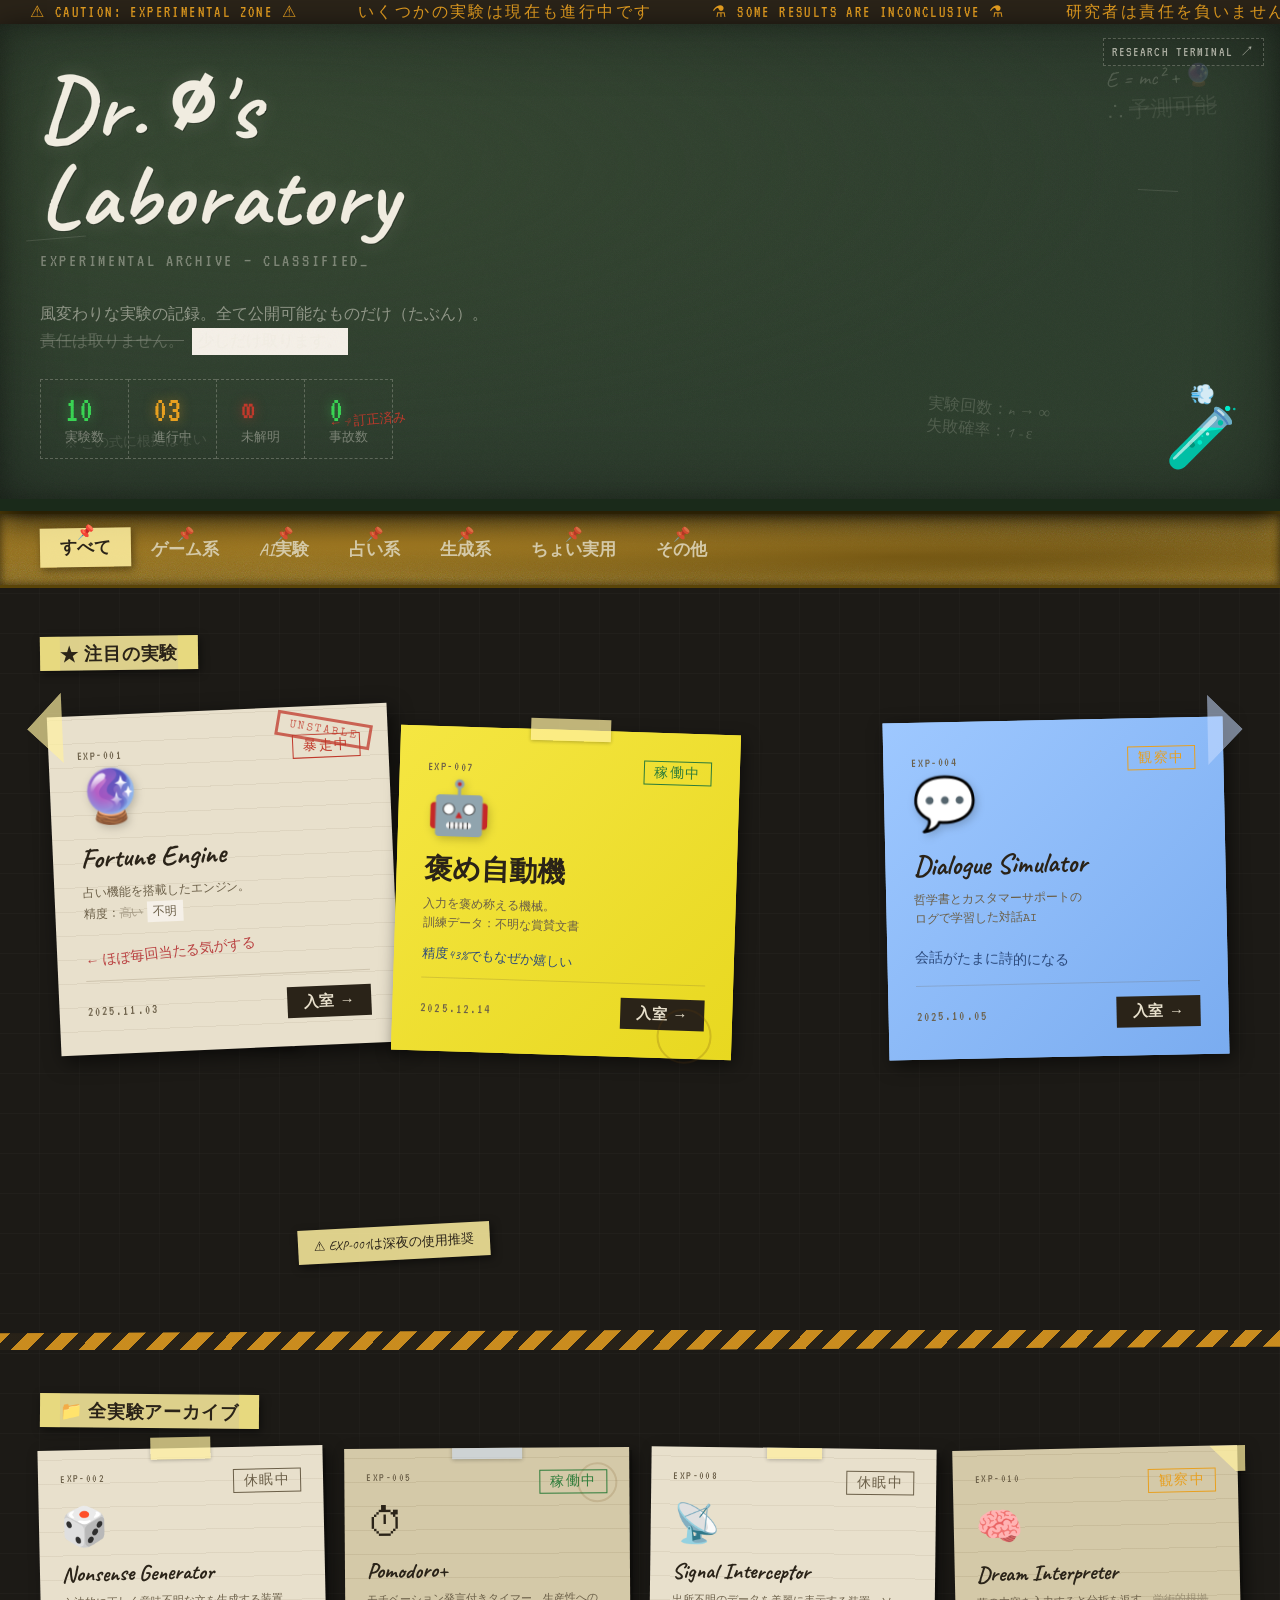
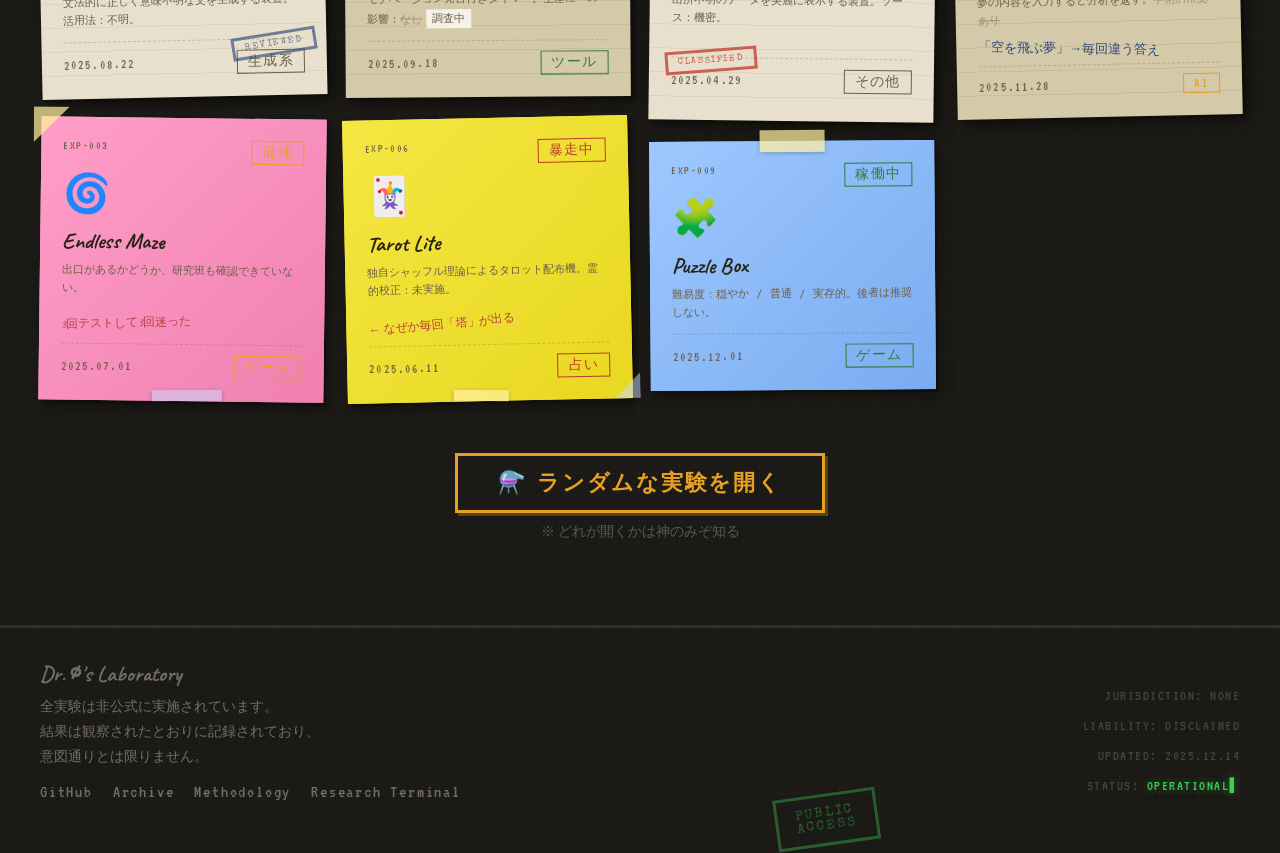
==== index.html @ 8589d63e "feat: add lab gallery and devlog pages with cross-navigation" ====
<!DOCTYPE html>
<html lang="ja">
<head>
<meta charset="UTF-8">
<meta name="viewport" content="width=device-width, initial-scale=1.0">
<title>DR. &#8709;'S LABORATORY &#8212; CLASSIFIED EXPERIMENTS</title>
<link rel="preconnect" href="https://fonts.googleapis.com">
<link href="https://fonts.googleapis.com/css2?family=Special+Elite&family=Caveat:wght@400;600;700&family=VT323&family=Courier+Prime:ital,wght@0,400;0,700;1,400&display=swap" rel="stylesheet">
<style>
:root {
  --wall: #1c1a16;
  --wall2: #242018;
  --paper: #e8e0cc;
  --paper-aged: #d4c9a8;
  --paper-dark: #c2b48a;
  --ink: #2a2318;
  --ink-faded: #6b5f48;
  --tape: rgba(255,240,160,0.85);
  --tape-clear: rgba(200,220,255,0.6);
  --red-warn: #c0392b;
  --green-glow: #39d353;
  --amber: #e8a020;
  --chalk: #f0ece0;
  --chalk-dim: rgba(240,236,224,0.4);
  --shadow-deep: rgba(0,0,0,0.6);
}
*, *::before, *::after { box-sizing: border-box; margin: 0; padding: 0; }
html { scroll-behavior: smooth; }
body {
  background-color: var(--wall);
  background-image:
    repeating-linear-gradient(0deg, transparent, transparent 39px, rgba(255,255,255,0.025) 39px, rgba(255,255,255,0.025) 40px),
    repeating-linear-gradient(90deg, transparent, transparent 39px, rgba(255,255,255,0.015) 39px, rgba(255,255,255,0.015) 40px);
  color: var(--ink);
  font-family: 'Courier Prime', monospace;
  font-size: 13px;
  min-height: 100vh;
  overflow-x: hidden;
  cursor: url("data:image/svg+xml,%3Csvg xmlns='http://www.w3.org/2000/svg' width='20' height='20' viewBox='0 0 20 20'%3E%3Ccircle cx='10' cy='10' r='4' fill='none' stroke='%23e8a020' stroke-width='1.5'/%3E%3Cline x1='10' y1='1' x2='10' y2='7' stroke='%23e8a020' stroke-width='1.5'/%3E%3Cline x1='10' y1='13' x2='10' y2='19' stroke='%23e8a020' stroke-width='1.5'/%3E%3Cline x1='1' y1='10' x2='7' y2='10' stroke='%23e8a020' stroke-width='1.5'/%3E%3Cline x1='13' y1='10' x2='19' y2='10' stroke='%23e8a020' stroke-width='1.5'/%3E%3C/svg%3E") 10 10, crosshair;
}
.chalkboard {
  background: #2a3a2a;
  background-image: radial-gradient(ellipse at 20% 30%, rgba(60,80,50,0.4) 0%, transparent 60%), radial-gradient(ellipse at 80% 70%, rgba(40,60,40,0.3) 0%, transparent 50%);
  border-bottom: 12px solid #1a2a1a;
  box-shadow: inset 0 0 80px rgba(0,0,0,0.4), inset 0 0 20px rgba(0,0,0,0.3), 0 8px 30px rgba(0,0,0,0.8);
  padding: 40px; position: relative; overflow: hidden;
}
.chalkboard::before {
  content: ''; position: absolute; inset: 0;
  background-image: url("data:image/svg+xml,%3Csvg viewBox='0 0 400 400' xmlns='http://www.w3.org/2000/svg'%3E%3Cfilter id='n'%3E%3CfeTurbulence type='fractalNoise' baseFrequency='0.75' numOctaves='4' stitchTiles='stitch'/%3E%3C/filter%3E%3Crect width='100%25' height='100%25' filter='url(%23n)' opacity='0.07'/%3E%3C/svg%3E");
  background-size: 300px; pointer-events: none; opacity: 0.8;
}
.chalk-title {
  font-family: 'Caveat', cursive; font-size: clamp(36px, 7vw, 88px); font-weight: 700;
  color: var(--chalk); line-height: 1; letter-spacing: 0.02em;
  text-shadow: 0 0 20px rgba(240,236,224,0.15), 1px 1px 0 rgba(0,0,0,0.3);
  position: relative; margin-bottom: 12px;
  -webkit-text-stroke: 0.5px rgba(240,236,224,0.3);
  animation: glitch1 8s steps(1) infinite;
}
.chalk-subtitle { font-family: 'VT323', monospace; font-size: 18px; color: var(--chalk-dim); letter-spacing: 0.15em; margin-bottom: 32px; }
.chalk-formula { position: absolute; font-family: 'Caveat', cursive; color: rgba(240,236,224,0.18); pointer-events: none; line-height: 1.4; transform-origin: center; }
.chalk-line { position: absolute; background: rgba(240,236,224,0.12); pointer-events: none; }
.chalk-stats { display: flex; gap: 0; margin-top: 24px; position: relative; z-index: 1; }
.chalk-stat { padding: 12px 24px; border: 1px dashed rgba(240,236,224,0.25); border-right: none; }
.chalk-stat:last-child { border-right: 1px dashed rgba(240,236,224,0.25); }
.chalk-stat-num { font-family: 'VT323', monospace; font-size: 36px; color: var(--green-glow); line-height: 1; display: block; text-shadow: 0 0 12px rgba(57,211,83,0.5); }
.chalk-stat-label { font-family: 'Caveat', cursive; font-size: 13px; color: var(--chalk-dim); }
.cork-bar {
  background: #8b6914;
  background-image: radial-gradient(ellipse at 30% 40%, #a07820 0%, transparent 60%), radial-gradient(ellipse at 70% 60%, #6b5010 0%, transparent 50%), url("data:image/svg+xml,%3Csvg viewBox='0 0 200 200' xmlns='http://www.w3.org/2000/svg'%3E%3Cfilter id='n'%3E%3CfeTurbulence type='fractalNoise' baseFrequency='0.85' numOctaves='4'/%3E%3C/filter%3E%3Crect width='100%25' height='100%25' filter='url(%23n)' opacity='0.25'/%3E%3C/svg%3E");
  background-size: auto, auto, 150px; padding: 16px 40px; border-top: 3px solid #5a4408; border-bottom: 3px solid #5a4408;
  display: flex; align-items: center; gap: 0;
  box-shadow: inset 0 2px 8px rgba(0,0,0,0.4), inset 0 -2px 8px rgba(0,0,0,0.3); overflow-x: auto;
}
.pin-tag { background: none; border: none; cursor: pointer; padding: 8px 20px; position: relative; font-family: 'Caveat', cursive; font-size: 17px; font-weight: 600; color: var(--paper-aged); transition: transform 0.15s, color 0.15s; white-space: nowrap; }
.pin-tag::before { content: '\1F4CC'; position: absolute; top: -4px; left: 50%; transform: translateX(-50%); font-size: 14px; opacity: 0.7; transition: opacity 0.15s; }
.pin-tag.active { color: var(--ink); background: var(--tape); transform: rotate(-1deg) translateY(-2px); box-shadow: 2px 3px 8px rgba(0,0,0,0.4); }
.pin-tag.active::before { opacity: 1; }
.pin-tag:hover:not(.active) { transform: translateY(-3px); }
.lab-floor { padding: 0 40px 60px; position: relative; }
.section-tape { display: inline-block; background: var(--tape); font-family: 'Caveat', cursive; font-size: 18px; font-weight: 700; color: var(--ink); padding: 6px 20px 4px; transform: rotate(-0.8deg); box-shadow: 2px 3px 8px rgba(0,0,0,0.5); margin: 48px 0 20px; position: relative; letter-spacing: 0.05em; }
.section-tape::before, .section-tape::after { content: ''; position: absolute; top: 0; bottom: 0; width: 20px; background: rgba(255,240,100,0.6); opacity: 0.5; }
.section-tape::before { left: 0; }
.section-tape::after { right: 0; }
.scatter-area { position: relative; min-height: 600px; margin: 0 -10px 40px; }
.paper { background: var(--paper); background-image: repeating-linear-gradient(0deg, transparent, transparent 23px, rgba(100,80,50,0.08) 23px, rgba(100,80,50,0.08) 24px); box-shadow: 3px 3px 0 rgba(0,0,0,0.2), 6px 6px 15px rgba(0,0,0,0.5); position: relative; }
.paper-aged { background-color: var(--paper-aged); background-image: repeating-linear-gradient(0deg, transparent, transparent 23px, rgba(100,80,40,0.1) 23px, rgba(100,80,40,0.1) 24px); }
.tape-h { position: absolute; height: 22px; background: var(--tape); opacity: 0.85; left: 50%; transform: translateX(-50%); box-shadow: 0 1px 4px rgba(0,0,0,0.3); }
.tape-h.top { top: -11px; }
.tape-h.bottom { bottom: -11px; }
.tape-v { position: absolute; width: 22px; background: var(--tape); opacity: 0.85; top: 50%; transform: translateY(-50%); box-shadow: 1px 0 4px rgba(0,0,0,0.3); }
.tape-corner { position: absolute; width: 40px; height: 40px; background: var(--tape); opacity: 0.8; box-shadow: 1px 1px 4px rgba(0,0,0,0.3); }
.stamp { position: absolute; border: 3px solid; padding: 4px 10px; font-family: 'Special Elite', cursive; font-size: 11px; letter-spacing: 0.18em; text-transform: uppercase; transform-origin: center; pointer-events: none; }
.stamp-red { color: var(--red-warn); border-color: var(--red-warn); opacity: 0.75; }
.stamp-blue { color: #2c4a7c; border-color: #2c4a7c; opacity: 0.65; }
.stamp-green { color: #2d7c3a; border-color: #2d7c3a; opacity: 0.7; }
.warn-tape { background: repeating-linear-gradient(-45deg, var(--amber) 0px, var(--amber) 12px, var(--ink) 12px, var(--ink) 24px); height: 20px; width: 100%; opacity: 0.85; }
.feat-card { position: absolute; width: 340px; padding: 28px; cursor: pointer; transition: transform 0.25s cubic-bezier(0.34,1.56,0.64,1), box-shadow 0.25s; }
.feat-card:hover { z-index: 50 !important; box-shadow: 8px 8px 30px rgba(0,0,0,0.7) !important; }
.feat-card .card-num { font-family: 'VT323', monospace; font-size: 13px; color: var(--ink-faded); letter-spacing: 0.12em; margin-bottom: 10px; display: flex; justify-content: space-between; align-items: center; }
.feat-card .card-emoji { font-size: 52px; line-height: 1; margin: 8px 0 14px; display: block; filter: drop-shadow(2px 3px 4px rgba(0,0,0,0.2)); }
.feat-card .card-title { font-family: 'Caveat', cursive; font-size: 28px; font-weight: 700; color: var(--ink); line-height: 1.1; margin-bottom: 10px; }
.feat-card .card-note { font-family: 'Courier Prime', monospace; font-size: 12px; color: var(--ink-faded); line-height: 1.6; margin-bottom: 16px; }
.annotation { font-family: 'Caveat', cursive; font-size: 14px; color: #b94040; transform: rotate(-4deg); display: inline-block; margin: 6px 0; line-height: 1.3; }
.annotation-blue { font-family: 'Caveat', cursive; font-size: 13px; color: #2c4a7c; transform: rotate(2deg); display: inline-block; }
.strikethrough { text-decoration: line-through; opacity: 0.5; }
.correction { display: inline-block; background: #f5f0e8; padding: 1px 6px; margin-left: 4px; font-family: 'Caveat', cursive; }
.feat-card .card-footer { display: flex; justify-content: space-between; align-items: center; padding-top: 14px; border-top: 1px solid rgba(100,80,50,0.2); margin-top: 10px; }
.mini-badge { font-family: 'VT323', monospace; font-size: 14px; padding: 2px 10px; border: 1px solid; letter-spacing: 0.1em; }
.badge-active { color: #2d7c3a; border-color: #2d7c3a; }
.badge-danger { color: var(--red-warn); border-color: var(--red-warn); }
.badge-weird { color: var(--amber); border-color: var(--amber); }
.badge-dormant { color: var(--ink-faded); border-color: var(--ink-faded); }
.enter-btn { font-family: 'Caveat', cursive; font-size: 15px; font-weight: 700; background: var(--ink); color: var(--paper); border: none; padding: 6px 16px; cursor: pointer; transition: background 0.15s, transform 0.1s; text-decoration: none; display: inline-block; letter-spacing: 0.05em; }
.enter-btn:hover { background: #c0392b; transform: scale(1.03); }
.grid-section { columns: 4; column-gap: 20px; margin-bottom: 20px; }
@media (max-width: 1100px) { .grid-section { columns: 3; } }
@media (max-width: 800px) { .grid-section { columns: 2; } }
@media (max-width: 500px) { .grid-section { columns: 1; } }
.grid-card { break-inside: avoid; margin-bottom: 20px; padding: 22px; cursor: pointer; transition: transform 0.2s cubic-bezier(0.34,1.56,0.64,1), box-shadow 0.2s; position: relative; display: block; }
.grid-card:nth-child(3n+1) { transform: rotate(-1.2deg); }
.grid-card:nth-child(3n+2) { transform: rotate(0.7deg); }
.grid-card:nth-child(3n+3) { transform: rotate(-0.4deg); }
.grid-card:hover { transform: rotate(0deg) scale(1.04) !important; z-index: 10; box-shadow: 6px 6px 24px rgba(0,0,0,0.7) !important; }
.grid-card .card-num { font-family: 'VT323', monospace; font-size: 12px; color: var(--ink-faded); letter-spacing: 0.12em; margin-bottom: 8px; display: flex; justify-content: space-between; }
.grid-card .card-emoji { font-size: 38px; display: block; margin: 6px 0 10px; }
.grid-card .card-title { font-family: 'Caveat', cursive; font-size: 22px; font-weight: 700; color: var(--ink); line-height: 1.15; margin-bottom: 8px; }
.grid-card .card-note { font-family: 'Courier Prime', monospace; font-size: 11px; color: var(--ink-faded); line-height: 1.6; margin-bottom: 12px; }
.grid-card .card-footer { display: flex; justify-content: space-between; align-items: center; padding-top: 10px; border-top: 1px dashed rgba(100,80,50,0.25); margin-top: 6px; }
.card-date { font-family: 'VT323', monospace; font-size: 14px; color: var(--ink-faded); letter-spacing: 0.08em; }
.postit { background: #f5e642; background-image: linear-gradient(135deg, #f5e642 0%, #e8d820 100%); box-shadow: 2px 3px 0 rgba(0,0,0,0.2), 4px 6px 12px rgba(0,0,0,0.4); }
.postit .card-title { color: #2a2318; }
.postit .card-note { color: #6b5f48; }
.postit-pink { background: #ff9ec8; background-image: linear-gradient(135deg, #ff9ec8 0%, #f080b0 100%); }
.postit-blue { background: #9ec8ff; background-image: linear-gradient(135deg, #9ec8ff 0%, #7aacf0 100%); }
.coffee-ring { position: absolute; border-radius: 50%; border: 2px solid rgba(100,60,10,0.2); pointer-events: none; }
.beaker-wrap { position: absolute; bottom: 20px; right: 40px; font-size: 60px; pointer-events: none; user-select: none; }
.beaker-wrap::after { content: '\1F4A8'; position: absolute; top: -20px; left: 50%; transform: translateX(-50%); font-size: 20px; animation: bubble 2s ease-in-out infinite; }
@keyframes bubble { 0%, 100% { opacity: 0; transform: translateX(-50%) translateY(0); } 50% { opacity: 0.7; transform: translateX(-50%) translateY(-15px); } }
.random-btn-wrap { text-align: center; padding: 32px 0 24px; }
.random-btn { background: none; border: 3px solid var(--amber); color: var(--amber); font-family: 'Caveat', cursive; font-size: 22px; font-weight: 700; padding: 12px 40px; cursor: pointer; letter-spacing: 0.08em; position: relative; overflow: hidden; transition: all 0.15s; box-shadow: 3px 3px 0 rgba(232,160,32,0.3), inset 0 0 0 0 var(--amber); }
.random-btn::before { content: '\2697\FE0F'; margin-right: 10px; }
.random-btn:hover { background: var(--amber); color: var(--ink); box-shadow: 5px 5px 0 rgba(232,160,32,0.4); transform: translate(-2px, -2px); }
.random-btn:active { transform: translate(0,0); box-shadow: 1px 1px 0; }
.lab-footer { border-top: 3px solid rgba(240,236,224,0.1); padding: 32px 40px; display: flex; justify-content: space-between; align-items: flex-end; flex-wrap: wrap; gap: 20px; }
.footer-chalk { font-family: 'Caveat', cursive; color: var(--chalk-dim); }
.footer-chalk .big { font-size: 22px; font-weight: 700; margin-bottom: 6px; display: block; }
.footer-chalk .small { font-size: 14px; line-height: 1.8; display: block; }
.footer-stamp { transform: rotate(-8deg); }
.footer-links { display: flex; gap: 20px; font-family: 'VT323', monospace; font-size: 18px; letter-spacing: 0.1em; }
.footer-links a { color: var(--chalk-dim); text-decoration: none; transition: color 0.15s; }
.footer-links a:hover { color: var(--green-glow); }
@keyframes glitch1 { 0%, 96%, 100% { clip-path: none; transform: none; } 97% { clip-path: inset(30% 0 40% 0); transform: translate(-3px, 2px); } 98% { clip-path: inset(60% 0 10% 0); transform: translate(3px, -1px); } 99% { clip-path: inset(10% 0 70% 0); transform: translate(-2px, 3px); } }
@keyframes blink { 0%, 100% { opacity: 1; } 50% { opacity: 0; } }
.blink { animation: blink 1.1s step-end infinite; }
.reveal-card { opacity: 0; transform: translateY(20px) rotate(var(--rot, 0deg)); transition: opacity 0.5s ease, transform 0.5s cubic-bezier(0.34,1.36,0.64,1); }
.reveal-card.visible { opacity: 1; transform: translateY(0) rotate(var(--rot, 0deg)); }
.grid-card:nth-child(3n+1) { --rot: -1.2deg; }
.grid-card:nth-child(3n+2) { --rot: 0.7deg; }
.grid-card:nth-child(3n+3) { --rot: -0.4deg; }
.warning-banner { background: var(--ink); overflow: hidden; height: 24px; position: relative; }
.warning-scroll { display: flex; gap: 0; white-space: nowrap; animation: marquee 18s linear infinite; position: absolute; top: 0; }
@keyframes marquee { from { transform: translateX(0); } to { transform: translateX(-50%); } }
.warning-scroll span { font-family: 'VT323', monospace; font-size: 16px; color: var(--amber); padding: 2px 30px; letter-spacing: 0.15em; }
.grid-card:hover .hover-note { opacity: 1; transform: translateY(-4px); }
.hover-note { position: absolute; top: -36px; left: 50%; transform: translateX(-50%) translateY(0px); background: var(--tape); font-family: 'Caveat', cursive; font-size: 13px; color: var(--ink); padding: 4px 12px; white-space: nowrap; opacity: 0; transition: opacity 0.2s, transform 0.2s; pointer-events: none; box-shadow: 1px 2px 6px rgba(0,0,0,0.4); }
.mode-link { position: absolute; top: 14px; right: 16px; z-index: 3; }
.mode-link a { display: inline-block; font-family: 'VT323', monospace; font-size: 14px; letter-spacing: 0.08em; color: rgba(240,236,224,0.65); text-decoration: none; border: 1px dashed rgba(240,236,224,0.25); padding: 4px 8px; transition: all 0.15s ease; background: rgba(0,0,0,0.08); }
.mode-link a:hover { color: var(--green-glow); border-color: rgba(57,211,83,0.45); background: rgba(57,211,83,0.08); text-shadow: 0 0 8px rgba(57,211,83,0.3); }
@media (max-width: 700px) {
  .chalkboard, .lab-floor { padding: 24px 20px; }
  .cork-bar { padding: 12px 20px; }
  .scatter-area { min-height: 1400px; }
  .feat-card { width: 280px; }
  .lab-footer { padding: 24px 20px; }
}
</style>
</head>
<body>
<div class="warning-banner"><div class="warning-scroll">
<span>&#9888; CAUTION: EXPERIMENTAL ZONE &#9888;</span><span>&#12356;&#12367;&#12388;&#12363;&#12398;&#23455;&#39443;&#12399;&#29694;&#22312;&#12418;&#36914;&#34892;&#20013;&#12391;&#12377;</span><span>&#9879; SOME RESULTS ARE INCONCLUSIVE &#9879;</span><span>&#30740;&#31350;&#32773;&#12399;&#36012;&#20219;&#12434;&#36000;&#12356;&#12414;&#12379;&#12435;</span><span>&#9888; ENTER AT OWN RISK &#9888;</span><span>THIS FACILITY OPERATES WITHOUT OVERSIGHT</span>
<span>&#9888; CAUTION: EXPERIMENTAL ZONE &#9888;</span><span>&#12356;&#12367;&#12388;&#12363;&#12398;&#23455;&#39443;&#12399;&#29694;&#22312;&#12418;&#36914;&#34892;&#20013;&#12391;&#12377;</span><span>&#9879; SOME RESULTS ARE INCONCLUSIVE &#9879;</span><span>&#30740;&#31350;&#32773;&#12399;&#36012;&#20219;&#12434;&#36000;&#12356;&#12414;&#12379;&#12435;</span><span>&#9888; ENTER AT OWN RISK &#9888;</span><span>THIS FACILITY OPERATES WITHOUT OVERSIGHT</span>
</div></div>
<div class="chalkboard">
<div class="mode-link"><a href="./devlog.html" aria-label="研究ログ / GitHub風ページ">RESEARCH TERMINAL &#8599;</a></div>
<div class="chalk-formula" style="right:5%;top:8%;font-size:22px;transform:rotate(-3deg);">E = mc&sup2; + &#128302;<br>&#8756; <span style="text-decoration:line-through;opacity:0.5;">予測可能</span></div>
<div class="chalk-formula" style="right:18%;bottom:12%;font-size:16px;transform:rotate(5deg);">実験回数：n &rarr; &infin;<br>失敗確率：1 - &epsilon;</div>
<div class="chalk-formula" style="left:5%;bottom:10%;font-size:14px;transform:rotate(-2deg);opacity:0.7;">※ この式に根拠はない</div>
<div class="chalk-line" style="left:2%;top:45%;width:60px;height:1px;transform:rotate(-5deg);"></div>
<div class="chalk-line" style="right:8%;top:35%;width:40px;height:1px;transform:rotate(3deg);"></div>
<h1 class="chalk-title">Dr. &#8709;'s<br>Laboratory</h1>
<div class="chalk-subtitle">EXPERIMENTAL ARCHIVE &mdash; CLASSIFIED<span class="blink">_</span></div>
<p style="font-family:'Caveat',cursive;color:rgba(240,236,224,0.5);font-size:16px;max-width:520px;line-height:1.6;margin-bottom:24px;">
風変わりな実験の記録。全て公開可能なものだけ（たぶん）。<br>
<span class="strikethrough">責任は取りません。</span>
<span class="correction">少しだけ取ります。</span>
</p>
<div class="chalk-stats">
<div class="chalk-stat"><span class="chalk-stat-num" id="expCount">09</span><span class="chalk-stat-label">実験数</span></div>
<div class="chalk-stat"><span class="chalk-stat-num" style="color:var(--amber);text-shadow:0 0 12px rgba(232,160,32,0.5);">03</span><span class="chalk-stat-label">進行中</span></div>
<div class="chalk-stat"><span class="chalk-stat-num" style="color:var(--red-warn);text-shadow:0 0 12px rgba(192,57,43,0.5);">&infin;</span><span class="chalk-stat-label">未解明</span></div>
<div class="chalk-stat"><span class="chalk-stat-num">0</span><span class="chalk-stat-label" style="position:relative;">事故数<span style="position:absolute;left:0;top:-18px;font-family:'Caveat',cursive;font-size:13px;color:var(--red-warn);transform:rotate(-5deg);white-space:nowrap;">&larr; <span class="strikethrough">7</span> 訂正済み</span></span></div>
</div>
<div class="beaker-wrap">&#129514;</div>
</div>

<div class="cork-bar">
<button class="pin-tag active" data-filter="all">すべて</button>
<button class="pin-tag" data-filter="game">ゲーム系</button>
<button class="pin-tag" data-filter="ai">AI実験</button>
<button class="pin-tag" data-filter="fortune">占い系</button>
<button class="pin-tag" data-filter="gen">生成系</button>
<button class="pin-tag" data-filter="tool">ちょい実用</button>
<button class="pin-tag" data-filter="misc">その他</button>
</div>

<div class="lab-floor">
<div class="section-tape">&#9733; 注目の実験</div>
<div class="scatter-area" id="scatterArea">

<div class="feat-card paper" style="top:20px;left:2%;transform:rotate(-2.5deg);z-index:5;box-shadow:4px 6px 20px rgba(0,0,0,0.6);" id="fc1">
<div class="tape-corner" style="top:-14px;left:-10px;transform:rotate(-45deg);width:50px;height:50px;background:var(--tape);opacity:0.8;clip-path:polygon(0 0,100% 0,0 100%);"></div>
<div class="card-num"><span>EXP-001</span><span class="mini-badge badge-danger">暴走中</span></div>
<span class="card-emoji">&#128302;</span>
<div class="card-title">Fortune Engine</div>
<div class="card-note">占い機能を搭載したエンジン。<br>精度：<span class="strikethrough">高い</span><span class="correction">不明</span></div>
<div class="annotation">&larr; ほぼ毎回当たる気がする</div>
<div class="card-footer"><span class="card-date">2025.11.03</span><a href="#" class="enter-btn">入室 &rarr;</a></div>
<div class="stamp stamp-red" style="top:12px;right:16px;transform:rotate(12deg);">UNSTABLE</div>
</div>

<div class="feat-card postit" style="top:40px;left:30%;transform:rotate(1.8deg);z-index:6;box-shadow:3px 5px 16px rgba(0,0,0,0.5);" id="fc2">
<div class="tape-h top" style="width:80px;"></div>
<div class="card-num"><span>EXP-007</span><span class="mini-badge badge-active">稼働中</span></div>
<span class="card-emoji">&#129302;</span>
<div class="card-title">褒め自動機</div>
<div class="card-note">入力を褒め称える機械。<br>訓練データ：不明な賞賛文書</div>
<div class="annotation-blue" style="display:block;margin:8px 0;">精度43%でもなぜか嬉しい</div>
<div class="card-footer"><span class="card-date">2025.12.14</span><a href="#" class="enter-btn">入室 &rarr;</a></div>
<div class="coffee-ring" style="width:55px;height:55px;bottom:-5px;right:20px;"></div>
</div>

<div class="feat-card postit postit-blue" style="top:30px;right:2%;transform:rotate(-1.2deg);z-index:4;box-shadow:4px 5px 18px rgba(0,0,0,0.55);" id="fc3">
<div class="tape-corner" style="top:-12px;right:-10px;transform:rotate(45deg);width:50px;height:50px;background:var(--tape-clear);opacity:0.9;clip-path:polygon(100% 0,0 0,100% 100%);"></div>
<div class="card-num"><span>EXP-004</span><span class="mini-badge badge-weird">観察中</span></div>
<span class="card-emoji">&#128172;</span>
<div class="card-title">Dialogue Simulator</div>
<div class="card-note">哲学書とカスタマーサポートの<br>ログで学習した対話AI</div>
<div class="annotation" style="color:#2c4a7c;transform:rotate(2deg);">会話がたまに詩的になる</div>
<div class="card-footer"><span class="card-date">2025.10.05</span><a href="#" class="enter-btn">入室 &rarr;</a></div>
</div>

<div style="position:absolute;top:260px;left:12%;background:#f5f0e8;padding:12px 16px;transform:rotate(4deg);box-shadow:2px 3px 8px rgba(0,0,0,0.5);z-index:3;font-family:'Caveat',cursive;font-size:15px;color:var(--ink-faded);max-width:160px;line-height:1.5;">
&#128161; 新実験は<br>毎月追加予定<br><span style="font-size:12px;opacity:0.6;">&larr; たぶん</span>
</div>
<div style="position:absolute;bottom:30px;left:22%;background:var(--tape);padding:8px 16px;transform:rotate(-3deg);box-shadow:2px 3px 8px rgba(0,0,0,0.5);z-index:3;font-family:'Caveat',cursive;font-size:13px;color:var(--ink);max-width:200px;">
&#9888; EXP-001は深夜の使用推奨
</div>
<div style="position:absolute;top:200px;right:6%;background:#f5e642;padding:10px 14px;transform:rotate(6deg);box-shadow:2px 3px 8px rgba(0,0,0,0.5);z-index:3;font-family:'Caveat',cursive;font-size:14px;color:var(--ink);max-width:150px;line-height:1.5;">
全部無料です<br>（当然）
</div>
</div>

<div style="margin: 32px -40px; overflow:hidden;"><div class="warn-tape" style="transform:rotate(-0.3deg);"></div></div>

<div class="section-tape" style="transform:rotate(0.5deg);margin-top:12px;">&#128193; 全実験アーカイブ</div>
<div class="grid-section" id="gridSection">

<div class="paper grid-card reveal-card" data-cat="gen">
<div class="hover-note">クリックして入室</div>
<div class="tape-h top" style="width:60px;"></div>
<div class="card-num"><span>EXP-002</span><span class="mini-badge badge-dormant">休眠中</span></div>
<span class="card-emoji">&#127922;</span>
<div class="card-title">Nonsense Generator</div>
<div class="card-note">文法的に正しく意味不明な文を生成する装置。活用法：不明。</div>
<div class="stamp stamp-blue" style="bottom:40px;right:10px;transform:rotate(-8deg);font-size:9px;">REVIEWED</div>
<div class="card-footer"><span class="card-date">2025.08.22</span><span class="mini-badge badge-dormant">生成系</span></div>
</div>

<div class="postit postit-pink grid-card reveal-card" data-cat="game">
<div class="hover-note">迷路に入る</div>
<div class="tape-corner" style="top:-10px;left:-8px;width:36px;height:36px;background:var(--tape);clip-path:polygon(0 0,100% 0,0 100%);opacity:0.85;"></div>
<div class="card-num"><span>EXP-003</span><span class="mini-badge badge-weird">混沌</span></div>
<span class="card-emoji">&#127744;</span>
<div class="card-title">Endless Maze</div>
<div class="card-note">出口があるかどうか、研究班も確認できていない。</div>
<div class="annotation" style="font-size:12px;transform:rotate(-2deg);">3回テストして3回迷った</div>
<div class="card-footer"><span class="card-date">2025.07.01</span><span class="mini-badge badge-weird">ゲーム</span></div>
</div>

<div class="paper paper-aged grid-card reveal-card" data-cat="tool">
<div class="hover-note">タイマー起動</div>
<div class="tape-h top" style="width:70px;background:var(--tape-clear);"></div>
<div class="card-num"><span>EXP-005</span><span class="mini-badge badge-active">稼働中</span></div>
<span class="card-emoji">&#9201;</span>
<div class="card-title">Pomodoro+</div>
<div class="card-note">モチベーション発言付きタイマー。生産性への影響：<span class="strikethrough">なし</span><span class="correction">調査中</span></div>
<div class="card-footer"><span class="card-date">2025.09.18</span><span class="mini-badge badge-active">ツール</span></div>
<div class="coffee-ring" style="width:40px;height:40px;top:15px;right:12px;border-color:rgba(100,60,10,0.15);"></div>
</div>

<div class="postit grid-card reveal-card" data-cat="fortune">
<div class="hover-note">タロット引く</div>
<div class="tape-corner" style="bottom:-10px;right:-8px;width:36px;height:36px;background:var(--tape-clear);clip-path:polygon(100% 0,100% 100%,0 100%);opacity:0.85;"></div>
<div class="card-num"><span>EXP-006</span><span class="mini-badge badge-danger">暴走中</span></div>
<span class="card-emoji">&#127183;</span>
<div class="card-title">Tarot Lite</div>
<div class="card-note">独自シャッフル理論によるタロット配布機。霊的校正：未実施。</div>
<div class="annotation" style="font-size:12px;">&larr; なぜか毎回「塔」が出る</div>
<div class="card-footer"><span class="card-date">2025.06.11</span><span class="mini-badge badge-danger">占い</span></div>
</div>

<div class="paper grid-card reveal-card" style="padding-bottom:28px;" data-cat="misc">
<div class="hover-note">傍受する</div>
<div class="tape-h top" style="width:55px;"></div>
<div class="card-num"><span>EXP-008</span><span class="mini-badge badge-dormant">休眠中</span></div>
<span class="card-emoji">&#128225;</span>
<div class="card-title">Signal Interceptor</div>
<div class="card-note">出所不明のデータを美麗に表示する装置。ソース：機密。<br><br></div>
<div class="stamp stamp-red" style="top:auto;bottom:48px;left:16px;transform:rotate(-5deg);font-size:9px;">CLASSIFIED</div>
<div class="card-footer"><span class="card-date">2025.04.29</span><span class="mini-badge badge-dormant">その他</span></div>
</div>

<div class="postit postit-blue grid-card reveal-card" data-cat="game">
<div class="hover-note">パズルを解く</div>
<div class="tape-h top" style="width:65px;background:var(--tape);"></div>
<div class="card-num"><span>EXP-009</span><span class="mini-badge badge-active">稼働中</span></div>
<span class="card-emoji">&#129513;</span>
<div class="card-title">Puzzle Box</div>
<div class="card-note">難易度：穏やか / 普通 / 実存的。後者は推奨しない。</div>
<div class="card-footer"><span class="card-date">2025.12.01</span><span class="mini-badge badge-active">ゲーム</span></div>
</div>

<div class="paper paper-aged grid-card reveal-card" data-cat="ai">
<div class="hover-note">起動する</div>
<div class="tape-corner" style="top:-10px;right:-8px;width:36px;height:36px;background:var(--tape);clip-path:polygon(100% 0,0 0,100% 100%);opacity:0.85;"></div>
<div class="card-num"><span>EXP-010</span><span class="mini-badge badge-weird">観察中</span></div>
<span class="card-emoji">&#129504;</span>
<div class="card-title">Dream Interpreter</div>
<div class="card-note">夢の内容を入力すると分析を返す。<span class="strikethrough">学術的根拠あり</span></div>
<div class="annotation-blue" style="font-size:13px;display:block;margin-top:6px;">「空を飛ぶ夢」&rarr;毎回違う答え</div>
<div class="card-footer"><span class="card-date">2025.11.28</span><span class="mini-badge badge-weird">AI</span></div>
</div>

</div>

<div class="random-btn-wrap">
<button class="random-btn" id="randomBtn">ランダムな実験を開く</button>
<div style="font-family:'Caveat',cursive;color:rgba(240,236,224,0.3);font-size:14px;margin-top:10px;">※ どれが開くかは神のみぞ知る</div>
</div>
</div>

<footer class="lab-footer">
<div class="footer-chalk">
<span class="big">Dr. &#8709;'s Laboratory</span>
<span class="small">全実験は非公式に実施されています。<br>結果は観察されたとおりに記録されており、<br>意図通りとは限りません。</span>
<div class="footer-links" style="margin-top:14px;">
<a href="#">GitHub</a>
<a href="#">Archive</a>
<a href="#">Methodology</a>
<a href="./devlog.html">Research Terminal</a>
</div>
</div>
<div class="footer-stamp"><div class="stamp stamp-green" style="font-size:13px;padding:10px 18px;">PUBLIC<br>ACCESS</div></div>
<div style="text-align:right;font-family:'VT323',monospace;font-size:15px;color:rgba(240,236,224,0.2);line-height:2;letter-spacing:0.1em;">
<div>JURISDICTION: NONE</div>
<div>LIABILITY: DISCLAIMED</div>
<div>UPDATED: 2025.12.14</div>
<div>STATUS: <span style="color:var(--green-glow);text-shadow:0 0 8px rgba(57,211,83,0.5);">OPERATIONAL<span class="blink">&#9612;</span></span></div>
</div>
</footer>

<script>
document.querySelectorAll('.feat-card').forEach(function(card) {
  var baseTransform = card.style.transform;
  card.addEventListener('mouseenter', function() {
    card.style.transform = baseTransform.replace(/rotate\([^)]+\)/, 'rotate(0deg)') + ' scale(1.03)';
  });
  card.addEventListener('mouseleave', function() {
    card.style.transform = baseTransform;
  });
});

document.querySelectorAll('.pin-tag').forEach(function(btn) {
  btn.addEventListener('click', function() {
    document.querySelectorAll('.pin-tag').forEach(function(b) { b.classList.remove('active'); });
    btn.classList.add('active');
    var filter = btn.dataset.filter;
    document.querySelectorAll('.grid-card').forEach(function(card) {
      var cat = card.dataset.cat;
      card.style.display = (filter === 'all' || cat === filter) ? '' : 'none';
    });
  });
});

var revealEls = document.querySelectorAll('.reveal-card');
var observer = new IntersectionObserver(function(entries) {
  entries.forEach(function(e) {
    if (e.isIntersecting) {
      setTimeout(function() { e.target.classList.add('visible'); }, 60);
      observer.unobserve(e.target);
    }
  });
}, { threshold: 0.05 });
revealEls.forEach(function(el) { observer.observe(el); });
revealEls.forEach(function(el, i) {
  if (el.getBoundingClientRect().top < window.innerHeight) {
    setTimeout(function() { el.classList.add('visible'); }, 100 + i * 80);
  }
});

var allCards = [].slice.call(document.querySelectorAll('.feat-card, .grid-card'));
document.getElementById('randomBtn').addEventListener('click', function() {
  var visibleCards = allCards.filter(function(card) { return card.offsetParent !== null; });
  if (visibleCards.length === 0) return;
  var pick = visibleCards[Math.floor(Math.random() * visibleCards.length)];
  pick.scrollIntoView({ behavior: 'smooth', block: 'center' });
  pick.style.transition = 'box-shadow 0.2s, transform 0.2s';
  var orig = pick.style.transform;
  pick.style.transform = (orig || '') + ' scale(1.08)';
  pick.style.boxShadow = '0 0 0 3px var(--amber), 8px 8px 30px rgba(0,0,0,0.8)';
  setTimeout(function() { pick.style.transform = orig; pick.style.boxShadow = ''; }, 1200);
});

var counter = document.getElementById('expCount');
var i = 0;
var final = document.querySelectorAll('.feat-card, .grid-card').length;
var scramble = setInterval(function() {
  counter.textContent = String(Math.floor(Math.random() * 99)).padStart(2, '0');
  i++;
  if (i > 12) { clearInterval(scramble); counter.textContent = String(final).padStart(2, '0'); }
}, 80);
</script>
</body>
</html>
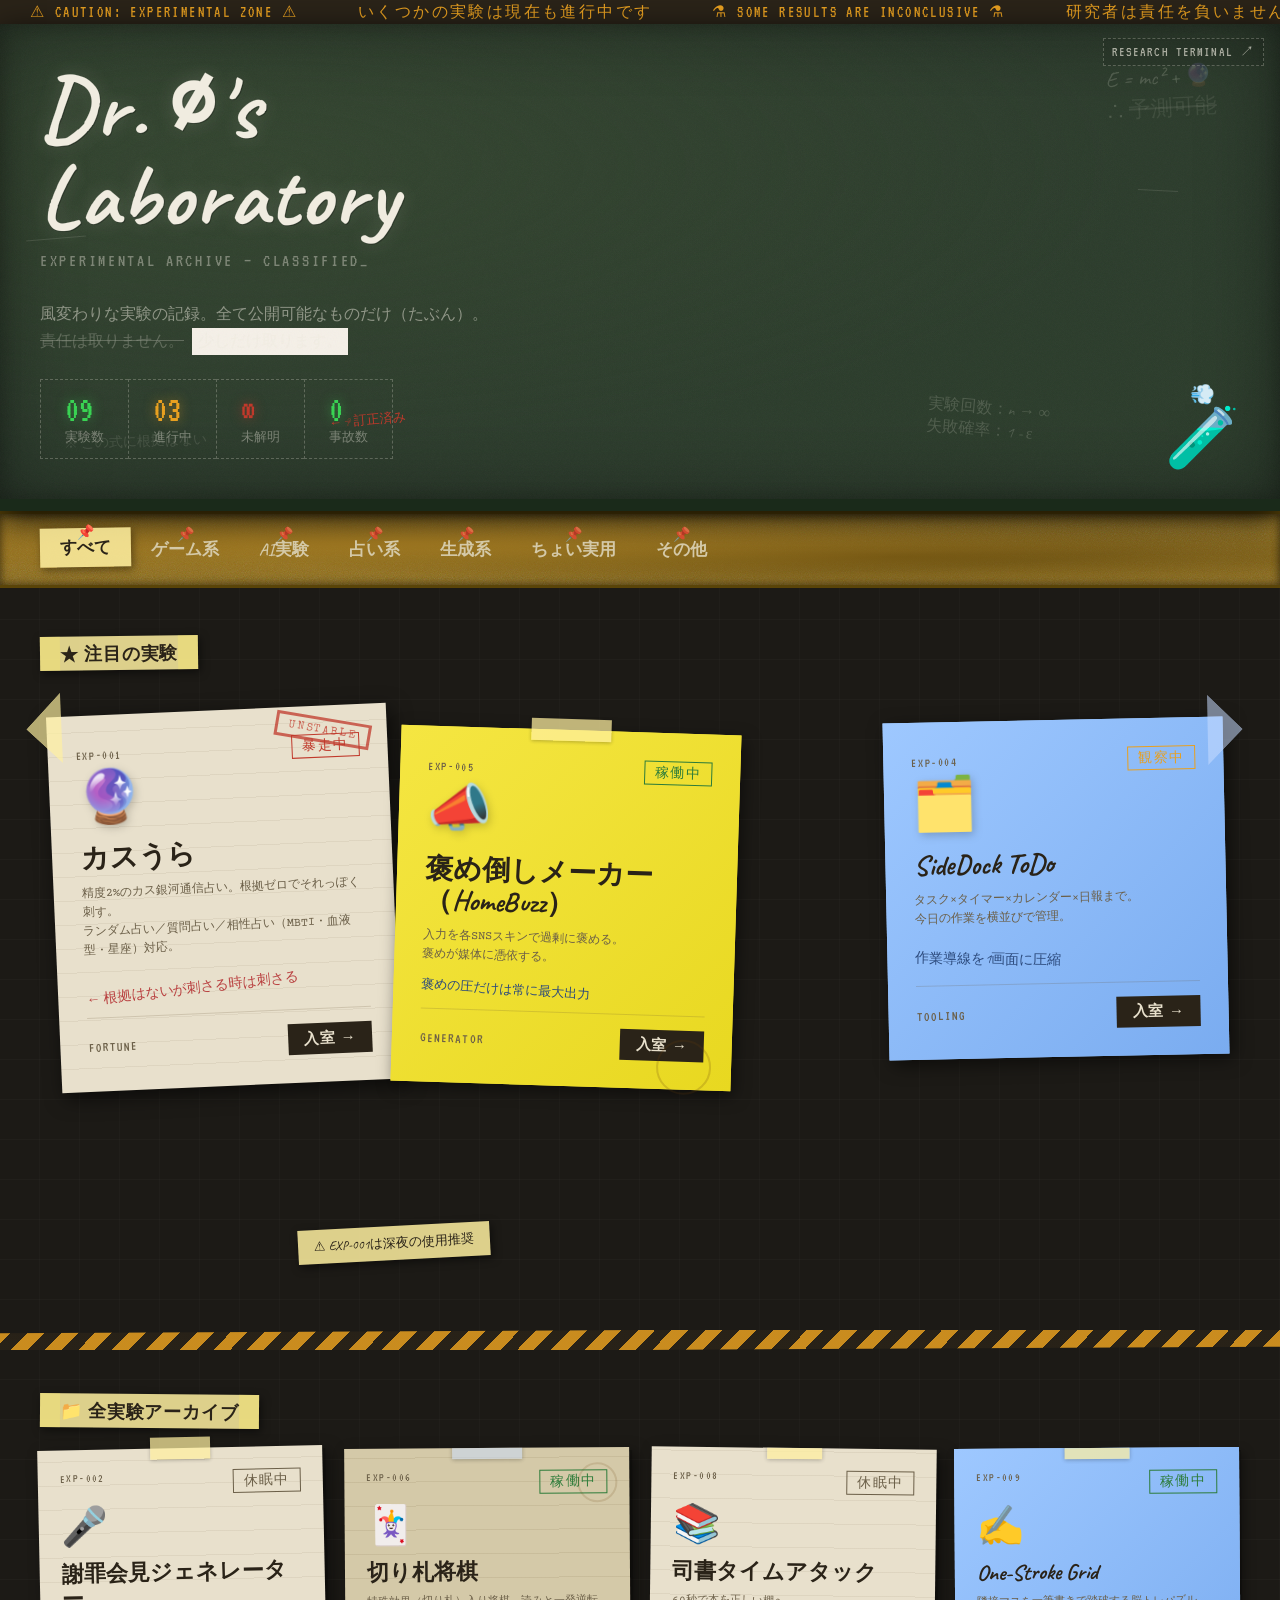
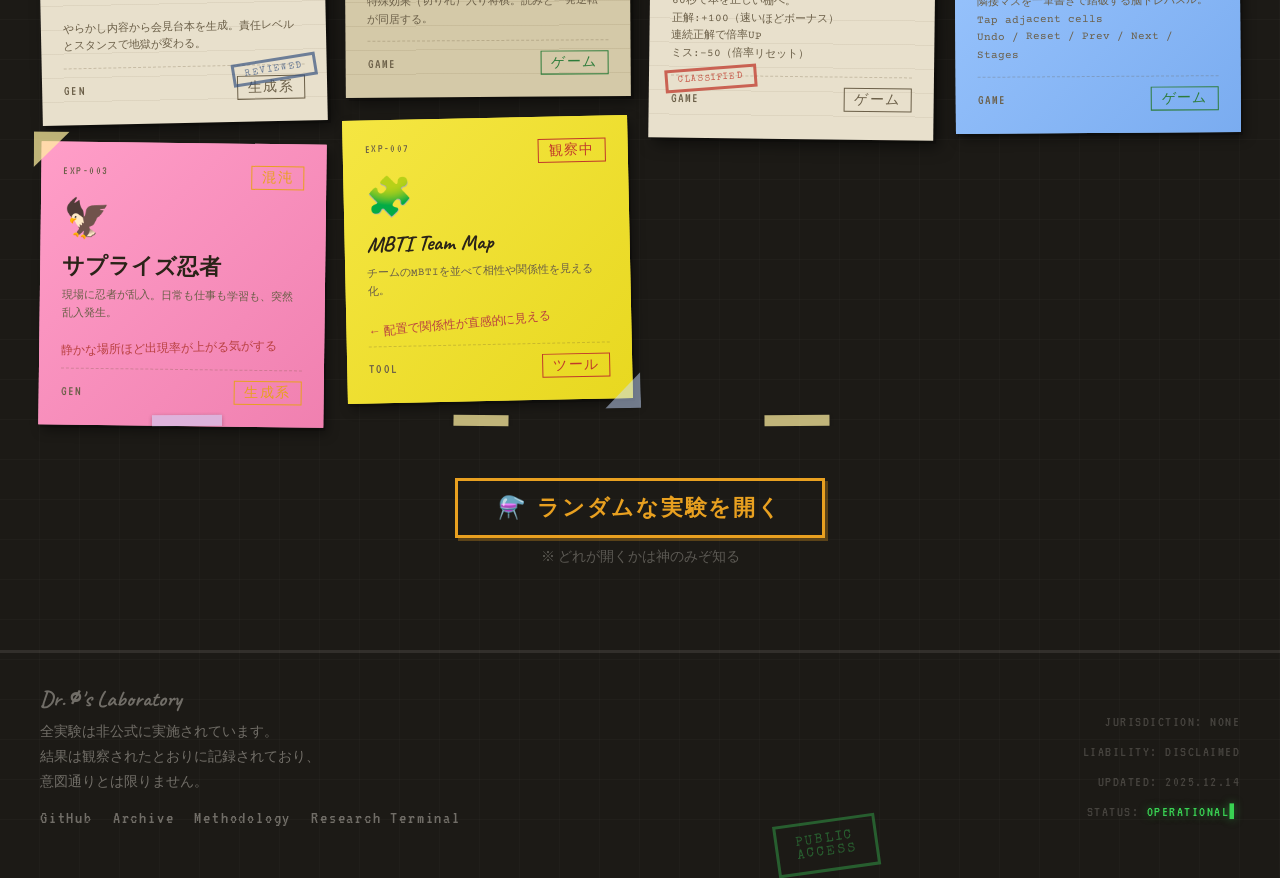
==== commit 05ef7236: "Update lab gallery index" ====
--- a/index.html
+++ b/index.html
@@ -1,428 +1,417 @@
-<!DOCTYPE html>
-<html lang="ja">
-<head>
-<meta charset="UTF-8">
-<meta name="viewport" content="width=device-width, initial-scale=1.0">
-<title>DR. &#8709;'S LABORATORY &#8212; CLASSIFIED EXPERIMENTS</title>
-<link rel="preconnect" href="https://fonts.googleapis.com">
-<link href="https://fonts.googleapis.com/css2?family=Special+Elite&family=Caveat:wght@400;600;700&family=VT323&family=Courier+Prime:ital,wght@0,400;0,700;1,400&display=swap" rel="stylesheet">
-<style>
-:root {
-  --wall: #1c1a16;
-  --wall2: #242018;
-  --paper: #e8e0cc;
-  --paper-aged: #d4c9a8;
-  --paper-dark: #c2b48a;
-  --ink: #2a2318;
-  --ink-faded: #6b5f48;
-  --tape: rgba(255,240,160,0.85);
-  --tape-clear: rgba(200,220,255,0.6);
-  --red-warn: #c0392b;
-  --green-glow: #39d353;
-  --amber: #e8a020;
-  --chalk: #f0ece0;
-  --chalk-dim: rgba(240,236,224,0.4);
-  --shadow-deep: rgba(0,0,0,0.6);
-}
-*, *::before, *::after { box-sizing: border-box; margin: 0; padding: 0; }
-html { scroll-behavior: smooth; }
-body {
-  background-color: var(--wall);
-  background-image:
-    repeating-linear-gradient(0deg, transparent, transparent 39px, rgba(255,255,255,0.025) 39px, rgba(255,255,255,0.025) 40px),
-    repeating-linear-gradient(90deg, transparent, transparent 39px, rgba(255,255,255,0.015) 39px, rgba(255,255,255,0.015) 40px);
-  color: var(--ink);
-  font-family: 'Courier Prime', monospace;
-  font-size: 13px;
-  min-height: 100vh;
-  overflow-x: hidden;
-  cursor: url("data:image/svg+xml,%3Csvg xmlns='http://www.w3.org/2000/svg' width='20' height='20' viewBox='0 0 20 20'%3E%3Ccircle cx='10' cy='10' r='4' fill='none' stroke='%23e8a020' stroke-width='1.5'/%3E%3Cline x1='10' y1='1' x2='10' y2='7' stroke='%23e8a020' stroke-width='1.5'/%3E%3Cline x1='10' y1='13' x2='10' y2='19' stroke='%23e8a020' stroke-width='1.5'/%3E%3Cline x1='1' y1='10' x2='7' y2='10' stroke='%23e8a020' stroke-width='1.5'/%3E%3Cline x1='13' y1='10' x2='19' y2='10' stroke='%23e8a020' stroke-width='1.5'/%3E%3C/svg%3E") 10 10, crosshair;
-}
-.chalkboard {
-  background: #2a3a2a;
-  background-image: radial-gradient(ellipse at 20% 30%, rgba(60,80,50,0.4) 0%, transparent 60%), radial-gradient(ellipse at 80% 70%, rgba(40,60,40,0.3) 0%, transparent 50%);
-  border-bottom: 12px solid #1a2a1a;
-  box-shadow: inset 0 0 80px rgba(0,0,0,0.4), inset 0 0 20px rgba(0,0,0,0.3), 0 8px 30px rgba(0,0,0,0.8);
-  padding: 40px; position: relative; overflow: hidden;
-}
-.chalkboard::before {
-  content: ''; position: absolute; inset: 0;
-  background-image: url("data:image/svg+xml,%3Csvg viewBox='0 0 400 400' xmlns='http://www.w3.org/2000/svg'%3E%3Cfilter id='n'%3E%3CfeTurbulence type='fractalNoise' baseFrequency='0.75' numOctaves='4' stitchTiles='stitch'/%3E%3C/filter%3E%3Crect width='100%25' height='100%25' filter='url(%23n)' opacity='0.07'/%3E%3C/svg%3E");
-  background-size: 300px; pointer-events: none; opacity: 0.8;
-}
-.chalk-title {
-  font-family: 'Caveat', cursive; font-size: clamp(36px, 7vw, 88px); font-weight: 700;
-  color: var(--chalk); line-height: 1; letter-spacing: 0.02em;
-  text-shadow: 0 0 20px rgba(240,236,224,0.15), 1px 1px 0 rgba(0,0,0,0.3);
-  position: relative; margin-bottom: 12px;
-  -webkit-text-stroke: 0.5px rgba(240,236,224,0.3);
-  animation: glitch1 8s steps(1) infinite;
-}
-.chalk-subtitle { font-family: 'VT323', monospace; font-size: 18px; color: var(--chalk-dim); letter-spacing: 0.15em; margin-bottom: 32px; }
-.chalk-formula { position: absolute; font-family: 'Caveat', cursive; color: rgba(240,236,224,0.18); pointer-events: none; line-height: 1.4; transform-origin: center; }
-.chalk-line { position: absolute; background: rgba(240,236,224,0.12); pointer-events: none; }
-.chalk-stats { display: flex; gap: 0; margin-top: 24px; position: relative; z-index: 1; }
-.chalk-stat { padding: 12px 24px; border: 1px dashed rgba(240,236,224,0.25); border-right: none; }
-.chalk-stat:last-child { border-right: 1px dashed rgba(240,236,224,0.25); }
-.chalk-stat-num { font-family: 'VT323', monospace; font-size: 36px; color: var(--green-glow); line-height: 1; display: block; text-shadow: 0 0 12px rgba(57,211,83,0.5); }
-.chalk-stat-label { font-family: 'Caveat', cursive; font-size: 13px; color: var(--chalk-dim); }
-.cork-bar {
-  background: #8b6914;
-  background-image: radial-gradient(ellipse at 30% 40%, #a07820 0%, transparent 60%), radial-gradient(ellipse at 70% 60%, #6b5010 0%, transparent 50%), url("data:image/svg+xml,%3Csvg viewBox='0 0 200 200' xmlns='http://www.w3.org/2000/svg'%3E%3Cfilter id='n'%3E%3CfeTurbulence type='fractalNoise' baseFrequency='0.85' numOctaves='4'/%3E%3C/filter%3E%3Crect width='100%25' height='100%25' filter='url(%23n)' opacity='0.25'/%3E%3C/svg%3E");
-  background-size: auto, auto, 150px; padding: 16px 40px; border-top: 3px solid #5a4408; border-bottom: 3px solid #5a4408;
-  display: flex; align-items: center; gap: 0;
-  box-shadow: inset 0 2px 8px rgba(0,0,0,0.4), inset 0 -2px 8px rgba(0,0,0,0.3); overflow-x: auto;
-}
-.pin-tag { background: none; border: none; cursor: pointer; padding: 8px 20px; position: relative; font-family: 'Caveat', cursive; font-size: 17px; font-weight: 600; color: var(--paper-aged); transition: transform 0.15s, color 0.15s; white-space: nowrap; }
-.pin-tag::before { content: '\1F4CC'; position: absolute; top: -4px; left: 50%; transform: translateX(-50%); font-size: 14px; opacity: 0.7; transition: opacity 0.15s; }
-.pin-tag.active { color: var(--ink); background: var(--tape); transform: rotate(-1deg) translateY(-2px); box-shadow: 2px 3px 8px rgba(0,0,0,0.4); }
-.pin-tag.active::before { opacity: 1; }
-.pin-tag:hover:not(.active) { transform: translateY(-3px); }
-.lab-floor { padding: 0 40px 60px; position: relative; }
-.section-tape { display: inline-block; background: var(--tape); font-family: 'Caveat', cursive; font-size: 18px; font-weight: 700; color: var(--ink); padding: 6px 20px 4px; transform: rotate(-0.8deg); box-shadow: 2px 3px 8px rgba(0,0,0,0.5); margin: 48px 0 20px; position: relative; letter-spacing: 0.05em; }
-.section-tape::before, .section-tape::after { content: ''; position: absolute; top: 0; bottom: 0; width: 20px; background: rgba(255,240,100,0.6); opacity: 0.5; }
-.section-tape::before { left: 0; }
-.section-tape::after { right: 0; }
-.scatter-area { position: relative; min-height: 600px; margin: 0 -10px 40px; }
-.paper { background: var(--paper); background-image: repeating-linear-gradient(0deg, transparent, transparent 23px, rgba(100,80,50,0.08) 23px, rgba(100,80,50,0.08) 24px); box-shadow: 3px 3px 0 rgba(0,0,0,0.2), 6px 6px 15px rgba(0,0,0,0.5); position: relative; }
-.paper-aged { background-color: var(--paper-aged); background-image: repeating-linear-gradient(0deg, transparent, transparent 23px, rgba(100,80,40,0.1) 23px, rgba(100,80,40,0.1) 24px); }
-.tape-h { position: absolute; height: 22px; background: var(--tape); opacity: 0.85; left: 50%; transform: translateX(-50%); box-shadow: 0 1px 4px rgba(0,0,0,0.3); }
-.tape-h.top { top: -11px; }
-.tape-h.bottom { bottom: -11px; }
-.tape-v { position: absolute; width: 22px; background: var(--tape); opacity: 0.85; top: 50%; transform: translateY(-50%); box-shadow: 1px 0 4px rgba(0,0,0,0.3); }
-.tape-corner { position: absolute; width: 40px; height: 40px; background: var(--tape); opacity: 0.8; box-shadow: 1px 1px 4px rgba(0,0,0,0.3); }
-.stamp { position: absolute; border: 3px solid; padding: 4px 10px; font-family: 'Special Elite', cursive; font-size: 11px; letter-spacing: 0.18em; text-transform: uppercase; transform-origin: center; pointer-events: none; }
-.stamp-red { color: var(--red-warn); border-color: var(--red-warn); opacity: 0.75; }
-.stamp-blue { color: #2c4a7c; border-color: #2c4a7c; opacity: 0.65; }
-.stamp-green { color: #2d7c3a; border-color: #2d7c3a; opacity: 0.7; }
-.warn-tape { background: repeating-linear-gradient(-45deg, var(--amber) 0px, var(--amber) 12px, var(--ink) 12px, var(--ink) 24px); height: 20px; width: 100%; opacity: 0.85; }
-.feat-card { position: absolute; width: 340px; padding: 28px; cursor: pointer; transition: transform 0.25s cubic-bezier(0.34,1.56,0.64,1), box-shadow 0.25s; }
-.feat-card:hover { z-index: 50 !important; box-shadow: 8px 8px 30px rgba(0,0,0,0.7) !important; }
-.feat-card .card-num { font-family: 'VT323', monospace; font-size: 13px; color: var(--ink-faded); letter-spacing: 0.12em; margin-bottom: 10px; display: flex; justify-content: space-between; align-items: center; }
-.feat-card .card-emoji { font-size: 52px; line-height: 1; margin: 8px 0 14px; display: block; filter: drop-shadow(2px 3px 4px rgba(0,0,0,0.2)); }
-.feat-card .card-title { font-family: 'Caveat', cursive; font-size: 28px; font-weight: 700; color: var(--ink); line-height: 1.1; margin-bottom: 10px; }
-.feat-card .card-note { font-family: 'Courier Prime', monospace; font-size: 12px; color: var(--ink-faded); line-height: 1.6; margin-bottom: 16px; }
-.annotation { font-family: 'Caveat', cursive; font-size: 14px; color: #b94040; transform: rotate(-4deg); display: inline-block; margin: 6px 0; line-height: 1.3; }
-.annotation-blue { font-family: 'Caveat', cursive; font-size: 13px; color: #2c4a7c; transform: rotate(2deg); display: inline-block; }
-.strikethrough { text-decoration: line-through; opacity: 0.5; }
-.correction { display: inline-block; background: #f5f0e8; padding: 1px 6px; margin-left: 4px; font-family: 'Caveat', cursive; }
-.feat-card .card-footer { display: flex; justify-content: space-between; align-items: center; padding-top: 14px; border-top: 1px solid rgba(100,80,50,0.2); margin-top: 10px; }
-.mini-badge { font-family: 'VT323', monospace; font-size: 14px; padding: 2px 10px; border: 1px solid; letter-spacing: 0.1em; }
-.badge-active { color: #2d7c3a; border-color: #2d7c3a; }
-.badge-danger { color: var(--red-warn); border-color: var(--red-warn); }
-.badge-weird { color: var(--amber); border-color: var(--amber); }
-.badge-dormant { color: var(--ink-faded); border-color: var(--ink-faded); }
-.enter-btn { font-family: 'Caveat', cursive; font-size: 15px; font-weight: 700; background: var(--ink); color: var(--paper); border: none; padding: 6px 16px; cursor: pointer; transition: background 0.15s, transform 0.1s; text-decoration: none; display: inline-block; letter-spacing: 0.05em; }
-.enter-btn:hover { background: #c0392b; transform: scale(1.03); }
-.grid-section { columns: 4; column-gap: 20px; margin-bottom: 20px; }
-@media (max-width: 1100px) { .grid-section { columns: 3; } }
-@media (max-width: 800px) { .grid-section { columns: 2; } }
-@media (max-width: 500px) { .grid-section { columns: 1; } }
-.grid-card { break-inside: avoid; margin-bottom: 20px; padding: 22px; cursor: pointer; transition: transform 0.2s cubic-bezier(0.34,1.56,0.64,1), box-shadow 0.2s; position: relative; display: block; }
-.grid-card:nth-child(3n+1) { transform: rotate(-1.2deg); }
-.grid-card:nth-child(3n+2) { transform: rotate(0.7deg); }
-.grid-card:nth-child(3n+3) { transform: rotate(-0.4deg); }
-.grid-card:hover { transform: rotate(0deg) scale(1.04) !important; z-index: 10; box-shadow: 6px 6px 24px rgba(0,0,0,0.7) !important; }
-.grid-card .card-num { font-family: 'VT323', monospace; font-size: 12px; color: var(--ink-faded); letter-spacing: 0.12em; margin-bottom: 8px; display: flex; justify-content: space-between; }
-.grid-card .card-emoji { font-size: 38px; display: block; margin: 6px 0 10px; }
-.grid-card .card-title { font-family: 'Caveat', cursive; font-size: 22px; font-weight: 700; color: var(--ink); line-height: 1.15; margin-bottom: 8px; }
-.grid-card .card-note { font-family: 'Courier Prime', monospace; font-size: 11px; color: var(--ink-faded); line-height: 1.6; margin-bottom: 12px; }
-.grid-card .card-footer { display: flex; justify-content: space-between; align-items: center; padding-top: 10px; border-top: 1px dashed rgba(100,80,50,0.25); margin-top: 6px; }
-.card-date { font-family: 'VT323', monospace; font-size: 14px; color: var(--ink-faded); letter-spacing: 0.08em; }
-.postit { background: #f5e642; background-image: linear-gradient(135deg, #f5e642 0%, #e8d820 100%); box-shadow: 2px 3px 0 rgba(0,0,0,0.2), 4px 6px 12px rgba(0,0,0,0.4); }
-.postit .card-title { color: #2a2318; }
-.postit .card-note { color: #6b5f48; }
-.postit-pink { background: #ff9ec8; background-image: linear-gradient(135deg, #ff9ec8 0%, #f080b0 100%); }
-.postit-blue { background: #9ec8ff; background-image: linear-gradient(135deg, #9ec8ff 0%, #7aacf0 100%); }
-.coffee-ring { position: absolute; border-radius: 50%; border: 2px solid rgba(100,60,10,0.2); pointer-events: none; }
-.beaker-wrap { position: absolute; bottom: 20px; right: 40px; font-size: 60px; pointer-events: none; user-select: none; }
-.beaker-wrap::after { content: '\1F4A8'; position: absolute; top: -20px; left: 50%; transform: translateX(-50%); font-size: 20px; animation: bubble 2s ease-in-out infinite; }
-@keyframes bubble { 0%, 100% { opacity: 0; transform: translateX(-50%) translateY(0); } 50% { opacity: 0.7; transform: translateX(-50%) translateY(-15px); } }
-.random-btn-wrap { text-align: center; padding: 32px 0 24px; }
-.random-btn { background: none; border: 3px solid var(--amber); color: var(--amber); font-family: 'Caveat', cursive; font-size: 22px; font-weight: 700; padding: 12px 40px; cursor: pointer; letter-spacing: 0.08em; position: relative; overflow: hidden; transition: all 0.15s; box-shadow: 3px 3px 0 rgba(232,160,32,0.3), inset 0 0 0 0 var(--amber); }
-.random-btn::before { content: '\2697\FE0F'; margin-right: 10px; }
-.random-btn:hover { background: var(--amber); color: var(--ink); box-shadow: 5px 5px 0 rgba(232,160,32,0.4); transform: translate(-2px, -2px); }
-.random-btn:active { transform: translate(0,0); box-shadow: 1px 1px 0; }
-.lab-footer { border-top: 3px solid rgba(240,236,224,0.1); padding: 32px 40px; display: flex; justify-content: space-between; align-items: flex-end; flex-wrap: wrap; gap: 20px; }
-.footer-chalk { font-family: 'Caveat', cursive; color: var(--chalk-dim); }
-.footer-chalk .big { font-size: 22px; font-weight: 700; margin-bottom: 6px; display: block; }
-.footer-chalk .small { font-size: 14px; line-height: 1.8; display: block; }
-.footer-stamp { transform: rotate(-8deg); }
-.footer-links { display: flex; gap: 20px; font-family: 'VT323', monospace; font-size: 18px; letter-spacing: 0.1em; }
-.footer-links a { color: var(--chalk-dim); text-decoration: none; transition: color 0.15s; }
-.footer-links a:hover { color: var(--green-glow); }
-@keyframes glitch1 { 0%, 96%, 100% { clip-path: none; transform: none; } 97% { clip-path: inset(30% 0 40% 0); transform: translate(-3px, 2px); } 98% { clip-path: inset(60% 0 10% 0); transform: translate(3px, -1px); } 99% { clip-path: inset(10% 0 70% 0); transform: translate(-2px, 3px); } }
-@keyframes blink { 0%, 100% { opacity: 1; } 50% { opacity: 0; } }
-.blink { animation: blink 1.1s step-end infinite; }
-.reveal-card { opacity: 0; transform: translateY(20px) rotate(var(--rot, 0deg)); transition: opacity 0.5s ease, transform 0.5s cubic-bezier(0.34,1.36,0.64,1); }
-.reveal-card.visible { opacity: 1; transform: translateY(0) rotate(var(--rot, 0deg)); }
-.grid-card:nth-child(3n+1) { --rot: -1.2deg; }
-.grid-card:nth-child(3n+2) { --rot: 0.7deg; }
-.grid-card:nth-child(3n+3) { --rot: -0.4deg; }
-.warning-banner { background: var(--ink); overflow: hidden; height: 24px; position: relative; }
-.warning-scroll { display: flex; gap: 0; white-space: nowrap; animation: marquee 18s linear infinite; position: absolute; top: 0; }
-@keyframes marquee { from { transform: translateX(0); } to { transform: translateX(-50%); } }
-.warning-scroll span { font-family: 'VT323', monospace; font-size: 16px; color: var(--amber); padding: 2px 30px; letter-spacing: 0.15em; }
-.grid-card:hover .hover-note { opacity: 1; transform: translateY(-4px); }
-.hover-note { position: absolute; top: -36px; left: 50%; transform: translateX(-50%) translateY(0px); background: var(--tape); font-family: 'Caveat', cursive; font-size: 13px; color: var(--ink); padding: 4px 12px; white-space: nowrap; opacity: 0; transition: opacity 0.2s, transform 0.2s; pointer-events: none; box-shadow: 1px 2px 6px rgba(0,0,0,0.4); }
-.mode-link { position: absolute; top: 14px; right: 16px; z-index: 3; }
-.mode-link a { display: inline-block; font-family: 'VT323', monospace; font-size: 14px; letter-spacing: 0.08em; color: rgba(240,236,224,0.65); text-decoration: none; border: 1px dashed rgba(240,236,224,0.25); padding: 4px 8px; transition: all 0.15s ease; background: rgba(0,0,0,0.08); }
-.mode-link a:hover { color: var(--green-glow); border-color: rgba(57,211,83,0.45); background: rgba(57,211,83,0.08); text-shadow: 0 0 8px rgba(57,211,83,0.3); }
-@media (max-width: 700px) {
-  .chalkboard, .lab-floor { padding: 24px 20px; }
-  .cork-bar { padding: 12px 20px; }
-  .scatter-area { min-height: 1400px; }
-  .feat-card { width: 280px; }
-  .lab-footer { padding: 24px 20px; }
-}
-</style>
-</head>
-<body>
-<div class="warning-banner"><div class="warning-scroll">
-<span>&#9888; CAUTION: EXPERIMENTAL ZONE &#9888;</span><span>&#12356;&#12367;&#12388;&#12363;&#12398;&#23455;&#39443;&#12399;&#29694;&#22312;&#12418;&#36914;&#34892;&#20013;&#12391;&#12377;</span><span>&#9879; SOME RESULTS ARE INCONCLUSIVE &#9879;</span><span>&#30740;&#31350;&#32773;&#12399;&#36012;&#20219;&#12434;&#36000;&#12356;&#12414;&#12379;&#12435;</span><span>&#9888; ENTER AT OWN RISK &#9888;</span><span>THIS FACILITY OPERATES WITHOUT OVERSIGHT</span>
-<span>&#9888; CAUTION: EXPERIMENTAL ZONE &#9888;</span><span>&#12356;&#12367;&#12388;&#12363;&#12398;&#23455;&#39443;&#12399;&#29694;&#22312;&#12418;&#36914;&#34892;&#20013;&#12391;&#12377;</span><span>&#9879; SOME RESULTS ARE INCONCLUSIVE &#9879;</span><span>&#30740;&#31350;&#32773;&#12399;&#36012;&#20219;&#12434;&#36000;&#12356;&#12414;&#12379;&#12435;</span><span>&#9888; ENTER AT OWN RISK &#9888;</span><span>THIS FACILITY OPERATES WITHOUT OVERSIGHT</span>
-</div></div>
-<div class="chalkboard">
-<div class="mode-link"><a href="./devlog.html" aria-label="研究ログ / GitHub風ページ">RESEARCH TERMINAL &#8599;</a></div>
-<div class="chalk-formula" style="right:5%;top:8%;font-size:22px;transform:rotate(-3deg);">E = mc&sup2; + &#128302;<br>&#8756; <span style="text-decoration:line-through;opacity:0.5;">予測可能</span></div>
-<div class="chalk-formula" style="right:18%;bottom:12%;font-size:16px;transform:rotate(5deg);">実験回数：n &rarr; &infin;<br>失敗確率：1 - &epsilon;</div>
-<div class="chalk-formula" style="left:5%;bottom:10%;font-size:14px;transform:rotate(-2deg);opacity:0.7;">※ この式に根拠はない</div>
-<div class="chalk-line" style="left:2%;top:45%;width:60px;height:1px;transform:rotate(-5deg);"></div>
-<div class="chalk-line" style="right:8%;top:35%;width:40px;height:1px;transform:rotate(3deg);"></div>
-<h1 class="chalk-title">Dr. &#8709;'s<br>Laboratory</h1>
-<div class="chalk-subtitle">EXPERIMENTAL ARCHIVE &mdash; CLASSIFIED<span class="blink">_</span></div>
-<p style="font-family:'Caveat',cursive;color:rgba(240,236,224,0.5);font-size:16px;max-width:520px;line-height:1.6;margin-bottom:24px;">
-風変わりな実験の記録。全て公開可能なものだけ（たぶん）。<br>
-<span class="strikethrough">責任は取りません。</span>
-<span class="correction">少しだけ取ります。</span>
-</p>
-<div class="chalk-stats">
-<div class="chalk-stat"><span class="chalk-stat-num" id="expCount">09</span><span class="chalk-stat-label">実験数</span></div>
-<div class="chalk-stat"><span class="chalk-stat-num" style="color:var(--amber);text-shadow:0 0 12px rgba(232,160,32,0.5);">03</span><span class="chalk-stat-label">進行中</span></div>
-<div class="chalk-stat"><span class="chalk-stat-num" style="color:var(--red-warn);text-shadow:0 0 12px rgba(192,57,43,0.5);">&infin;</span><span class="chalk-stat-label">未解明</span></div>
-<div class="chalk-stat"><span class="chalk-stat-num">0</span><span class="chalk-stat-label" style="position:relative;">事故数<span style="position:absolute;left:0;top:-18px;font-family:'Caveat',cursive;font-size:13px;color:var(--red-warn);transform:rotate(-5deg);white-space:nowrap;">&larr; <span class="strikethrough">7</span> 訂正済み</span></span></div>
-</div>
-<div class="beaker-wrap">&#129514;</div>
-</div>
-
-<div class="cork-bar">
-<button class="pin-tag active" data-filter="all">すべて</button>
-<button class="pin-tag" data-filter="game">ゲーム系</button>
-<button class="pin-tag" data-filter="ai">AI実験</button>
-<button class="pin-tag" data-filter="fortune">占い系</button>
-<button class="pin-tag" data-filter="gen">生成系</button>
-<button class="pin-tag" data-filter="tool">ちょい実用</button>
-<button class="pin-tag" data-filter="misc">その他</button>
-</div>
-
-<div class="lab-floor">
-<div class="section-tape">&#9733; 注目の実験</div>
-<div class="scatter-area" id="scatterArea">
-
-<div class="feat-card paper" style="top:20px;left:2%;transform:rotate(-2.5deg);z-index:5;box-shadow:4px 6px 20px rgba(0,0,0,0.6);" id="fc1">
+<!DOCTYPE html>
+<html lang="ja">
+<head>
+<meta charset="UTF-8">
+<meta name="viewport" content="width=device-width, initial-scale=1.0">
+<title>DR. &#8709;'S LABORATORY &#8212; CLASSIFIED EXPERIMENTS</title>
+<link rel="preconnect" href="https://fonts.googleapis.com">
+<link href="https://fonts.googleapis.com/css2?family=Special+Elite&family=Caveat:wght@400;600;700&family=VT323&family=Courier+Prime:ital,wght@0,400;0,700;1,400&display=swap" rel="stylesheet">
+<style>
+:root {
+  --wall: #1c1a16;
+  --wall2: #242018;
+  --paper: #e8e0cc;
+  --paper-aged: #d4c9a8;
+  --paper-dark: #c2b48a;
+  --ink: #2a2318;
+  --ink-faded: #6b5f48;
+  --tape: rgba(255,240,160,0.85);
+  --tape-clear: rgba(200,220,255,0.6);
+  --red-warn: #c0392b;
+  --green-glow: #39d353;
+  --amber: #e8a020;
+  --chalk: #f0ece0;
+  --chalk-dim: rgba(240,236,224,0.4);
+  --shadow-deep: rgba(0,0,0,0.6);
+}
+*, *::before, *::after { box-sizing: border-box; margin: 0; padding: 0; }
+html { scroll-behavior: smooth; }
+body {
+  background-color: var(--wall);
+  background-image:
+    repeating-linear-gradient(0deg, transparent, transparent 39px, rgba(255,255,255,0.025) 39px, rgba(255,255,255,0.025) 40px),
+    repeating-linear-gradient(90deg, transparent, transparent 39px, rgba(255,255,255,0.015) 39px, rgba(255,255,255,0.015) 40px);
+  color: var(--ink);
+  font-family: 'Courier Prime', monospace;
+  font-size: 13px;
+  min-height: 100vh;
+  overflow-x: hidden;
+  cursor: url("data:image/svg+xml,%3Csvg xmlns='http://www.w3.org/2000/svg' width='20' height='20' viewBox='0 0 20 20'%3E%3Ccircle cx='10' cy='10' r='4' fill='none' stroke='%23e8a020' stroke-width='1.5'/%3E%3Cline x1='10' y1='1' x2='10' y2='7' stroke='%23e8a020' stroke-width='1.5'/%3E%3Cline x1='10' y1='13' x2='10' y2='19' stroke='%23e8a020' stroke-width='1.5'/%3E%3Cline x1='1' y1='10' x2='7' y2='10' stroke='%23e8a020' stroke-width='1.5'/%3E%3Cline x1='13' y1='10' x2='19' y2='10' stroke='%23e8a020' stroke-width='1.5'/%3E%3C/svg%3E") 10 10, crosshair;
+}
+.chalkboard {
+  background: #2a3a2a;
+  background-image: radial-gradient(ellipse at 20% 30%, rgba(60,80,50,0.4) 0%, transparent 60%), radial-gradient(ellipse at 80% 70%, rgba(40,60,40,0.3) 0%, transparent 50%);
+  border-bottom: 12px solid #1a2a1a;
+  box-shadow: inset 0 0 80px rgba(0,0,0,0.4), inset 0 0 20px rgba(0,0,0,0.3), 0 8px 30px rgba(0,0,0,0.8);
+  padding: 40px; position: relative; overflow: hidden;
+}
+.chalkboard::before {
+  content: ''; position: absolute; inset: 0;
+  background-image: url("data:image/svg+xml,%3Csvg viewBox='0 0 400 400' xmlns='http://www.w3.org/2000/svg'%3E%3Cfilter id='n'%3E%3CfeTurbulence type='fractalNoise' baseFrequency='0.75' numOctaves='4' stitchTiles='stitch'/%3E%3C/filter%3E%3Crect width='100%25' height='100%25' filter='url(%23n)' opacity='0.07'/%3E%3C/svg%3E");
+  background-size: 300px; pointer-events: none; opacity: 0.8;
+}
+.chalk-title {
+  font-family: 'Caveat', cursive; font-size: clamp(36px, 7vw, 88px); font-weight: 700;
+  color: var(--chalk); line-height: 1; letter-spacing: 0.02em;
+  text-shadow: 0 0 20px rgba(240,236,224,0.15), 1px 1px 0 rgba(0,0,0,0.3);
+  position: relative; margin-bottom: 12px;
+  -webkit-text-stroke: 0.5px rgba(240,236,224,0.3);
+  animation: glitch1 8s steps(1) infinite;
+}
+.chalk-subtitle { font-family: 'VT323', monospace; font-size: 18px; color: var(--chalk-dim); letter-spacing: 0.15em; margin-bottom: 32px; }
+.chalk-formula { position: absolute; font-family: 'Caveat', cursive; color: rgba(240,236,224,0.18); pointer-events: none; line-height: 1.4; transform-origin: center; }
+.chalk-line { position: absolute; background: rgba(240,236,224,0.12); pointer-events: none; }
+.chalk-stats { display: flex; gap: 0; margin-top: 24px; position: relative; z-index: 1; }
+.chalk-stat { padding: 12px 24px; border: 1px dashed rgba(240,236,224,0.25); border-right: none; }
+.chalk-stat:last-child { border-right: 1px dashed rgba(240,236,224,0.25); }
+.chalk-stat-num { font-family: 'VT323', monospace; font-size: 36px; color: var(--green-glow); line-height: 1; display: block; text-shadow: 0 0 12px rgba(57,211,83,0.5); }
+.chalk-stat-label { font-family: 'Caveat', cursive; font-size: 13px; color: var(--chalk-dim); }
+.cork-bar {
+  background: #8b6914;
+  background-image: radial-gradient(ellipse at 30% 40%, #a07820 0%, transparent 60%), radial-gradient(ellipse at 70% 60%, #6b5010 0%, transparent 50%), url("data:image/svg+xml,%3Csvg viewBox='0 0 200 200' xmlns='http://www.w3.org/2000/svg'%3E%3Cfilter id='n'%3E%3CfeTurbulence type='fractalNoise' baseFrequency='0.85' numOctaves='4'/%3E%3C/filter%3E%3Crect width='100%25' height='100%25' filter='url(%23n)' opacity='0.25'/%3E%3C/svg%3E");
+  background-size: auto, auto, 150px; padding: 16px 40px; border-top: 3px solid #5a4408; border-bottom: 3px solid #5a4408;
+  display: flex; align-items: center; gap: 0;
+  box-shadow: inset 0 2px 8px rgba(0,0,0,0.4), inset 0 -2px 8px rgba(0,0,0,0.3); overflow-x: auto;
+}
+.pin-tag { background: none; border: none; cursor: pointer; padding: 8px 20px; position: relative; font-family: 'Caveat', cursive; font-size: 17px; font-weight: 600; color: var(--paper-aged); transition: transform 0.15s, color 0.15s; white-space: nowrap; }
+.pin-tag::before { content: '\1F4CC'; position: absolute; top: -4px; left: 50%; transform: translateX(-50%); font-size: 14px; opacity: 0.7; transition: opacity 0.15s; }
+.pin-tag.active { color: var(--ink); background: var(--tape); transform: rotate(-1deg) translateY(-2px); box-shadow: 2px 3px 8px rgba(0,0,0,0.4); }
+.pin-tag.active::before { opacity: 1; }
+.pin-tag:hover:not(.active) { transform: translateY(-3px); }
+.lab-floor { padding: 0 40px 60px; position: relative; }
+.section-tape { display: inline-block; background: var(--tape); font-family: 'Caveat', cursive; font-size: 18px; font-weight: 700; color: var(--ink); padding: 6px 20px 4px; transform: rotate(-0.8deg); box-shadow: 2px 3px 8px rgba(0,0,0,0.5); margin: 48px 0 20px; position: relative; letter-spacing: 0.05em; }
+.section-tape::before, .section-tape::after { content: ''; position: absolute; top: 0; bottom: 0; width: 20px; background: rgba(255,240,100,0.6); opacity: 0.5; }
+.section-tape::before { left: 0; }
+.section-tape::after { right: 0; }
+.scatter-area { position: relative; min-height: 600px; margin: 0 -10px 40px; }
+.paper { background: var(--paper); background-image: repeating-linear-gradient(0deg, transparent, transparent 23px, rgba(100,80,50,0.08) 23px, rgba(100,80,50,0.08) 24px); box-shadow: 3px 3px 0 rgba(0,0,0,0.2), 6px 6px 15px rgba(0,0,0,0.5); position: relative; }
+.paper-aged { background-color: var(--paper-aged); background-image: repeating-linear-gradient(0deg, transparent, transparent 23px, rgba(100,80,40,0.1) 23px, rgba(100,80,40,0.1) 24px); }
+.tape-h { position: absolute; height: 22px; background: var(--tape); opacity: 0.85; left: 50%; transform: translateX(-50%); box-shadow: 0 1px 4px rgba(0,0,0,0.3); }
+.tape-h.top { top: -11px; }
+.tape-h.bottom { bottom: -11px; }
+.tape-v { position: absolute; width: 22px; background: var(--tape); opacity: 0.85; top: 50%; transform: translateY(-50%); box-shadow: 1px 0 4px rgba(0,0,0,0.3); }
+.tape-corner { position: absolute; width: 40px; height: 40px; background: var(--tape); opacity: 0.8; box-shadow: 1px 1px 4px rgba(0,0,0,0.3); }
+.stamp { position: absolute; border: 3px solid; padding: 4px 10px; font-family: 'Special Elite', cursive; font-size: 11px; letter-spacing: 0.18em; text-transform: uppercase; transform-origin: center; pointer-events: none; }
+.stamp-red { color: var(--red-warn); border-color: var(--red-warn); opacity: 0.75; }
+.stamp-blue { color: #2c4a7c; border-color: #2c4a7c; opacity: 0.65; }
+.stamp-green { color: #2d7c3a; border-color: #2d7c3a; opacity: 0.7; }
+.warn-tape { background: repeating-linear-gradient(-45deg, var(--amber) 0px, var(--amber) 12px, var(--ink) 12px, var(--ink) 24px); height: 20px; width: 100%; opacity: 0.85; }
+.feat-card { position: absolute; width: 340px; padding: 28px; cursor: pointer; transition: transform 0.25s cubic-bezier(0.34,1.56,0.64,1), box-shadow 0.25s; }
+.feat-card:hover { z-index: 50 !important; box-shadow: 8px 8px 30px rgba(0,0,0,0.7) !important; }
+.feat-card .card-num { font-family: 'VT323', monospace; font-size: 13px; color: var(--ink-faded); letter-spacing: 0.12em; margin-bottom: 10px; display: flex; justify-content: space-between; align-items: center; }
+.feat-card .card-emoji { font-size: 52px; line-height: 1; margin: 8px 0 14px; display: block; filter: drop-shadow(2px 3px 4px rgba(0,0,0,0.2)); }
+.feat-card .card-title { font-family: 'Caveat', cursive; font-size: 28px; font-weight: 700; color: var(--ink); line-height: 1.1; margin-bottom: 10px; }
+.feat-card .card-note { font-family: 'Courier Prime', monospace; font-size: 12px; color: var(--ink-faded); line-height: 1.6; margin-bottom: 16px; }
+.annotation { font-family: 'Caveat', cursive; font-size: 14px; color: #b94040; transform: rotate(-4deg); display: inline-block; margin: 6px 0; line-height: 1.3; }
+.annotation-blue { font-family: 'Caveat', cursive; font-size: 13px; color: #2c4a7c; transform: rotate(2deg); display: inline-block; }
+.strikethrough { text-decoration: line-through; opacity: 0.5; }
+.correction { display: inline-block; background: #f5f0e8; padding: 1px 6px; margin-left: 4px; font-family: 'Caveat', cursive; }
+.feat-card .card-footer { display: flex; justify-content: space-between; align-items: center; padding-top: 14px; border-top: 1px solid rgba(100,80,50,0.2); margin-top: 10px; }
+.mini-badge { font-family: 'VT323', monospace; font-size: 14px; padding: 2px 10px; border: 1px solid; letter-spacing: 0.1em; }
+.badge-active { color: #2d7c3a; border-color: #2d7c3a; }
+.badge-danger { color: var(--red-warn); border-color: var(--red-warn); }
+.badge-weird { color: var(--amber); border-color: var(--amber); }
+.badge-dormant { color: var(--ink-faded); border-color: var(--ink-faded); }
+.enter-btn { font-family: 'Caveat', cursive; font-size: 15px; font-weight: 700; background: var(--ink); color: var(--paper); border: none; padding: 6px 16px; cursor: pointer; transition: background 0.15s, transform 0.1s; text-decoration: none; display: inline-block; letter-spacing: 0.05em; }
+.enter-btn:hover { background: #c0392b; transform: scale(1.03); }
+.grid-section { columns: 4; column-gap: 20px; margin-bottom: 20px; }
+@media (max-width: 1100px) { .grid-section { columns: 3; } }
+@media (max-width: 800px) { .grid-section { columns: 2; } }
+@media (max-width: 500px) { .grid-section { columns: 1; } }
+.grid-card { break-inside: avoid; margin-bottom: 20px; padding: 22px; cursor: pointer; transition: transform 0.2s cubic-bezier(0.34,1.56,0.64,1), box-shadow 0.2s; position: relative; display: block; }
+.grid-card:nth-child(3n+1) { transform: rotate(-1.2deg); }
+.grid-card:nth-child(3n+2) { transform: rotate(0.7deg); }
+.grid-card:nth-child(3n+3) { transform: rotate(-0.4deg); }
+.grid-card:hover { transform: rotate(0deg) scale(1.04) !important; z-index: 10; box-shadow: 6px 6px 24px rgba(0,0,0,0.7) !important; }
+.grid-card .card-num { font-family: 'VT323', monospace; font-size: 12px; color: var(--ink-faded); letter-spacing: 0.12em; margin-bottom: 8px; display: flex; justify-content: space-between; }
+.grid-card .card-emoji { font-size: 38px; display: block; margin: 6px 0 10px; }
+.grid-card .card-title { font-family: 'Caveat', cursive; font-size: 22px; font-weight: 700; color: var(--ink); line-height: 1.15; margin-bottom: 8px; }
+.grid-card .card-note { font-family: 'Courier Prime', monospace; font-size: 11px; color: var(--ink-faded); line-height: 1.6; margin-bottom: 12px; }
+.grid-card .card-footer { display: flex; justify-content: space-between; align-items: center; padding-top: 10px; border-top: 1px dashed rgba(100,80,50,0.25); margin-top: 6px; }
+.card-date { font-family: 'VT323', monospace; font-size: 14px; color: var(--ink-faded); letter-spacing: 0.08em; }
+.postit { background: #f5e642; background-image: linear-gradient(135deg, #f5e642 0%, #e8d820 100%); box-shadow: 2px 3px 0 rgba(0,0,0,0.2), 4px 6px 12px rgba(0,0,0,0.4); }
+.postit .card-title { color: #2a2318; }
+.postit .card-note { color: #6b5f48; }
+.postit-pink { background: #ff9ec8; background-image: linear-gradient(135deg, #ff9ec8 0%, #f080b0 100%); }
+.postit-blue { background: #9ec8ff; background-image: linear-gradient(135deg, #9ec8ff 0%, #7aacf0 100%); }
+.coffee-ring { position: absolute; border-radius: 50%; border: 2px solid rgba(100,60,10,0.2); pointer-events: none; }
+.beaker-wrap { position: absolute; bottom: 20px; right: 40px; font-size: 60px; pointer-events: none; user-select: none; }
+.beaker-wrap::after { content: '\1F4A8'; position: absolute; top: -20px; left: 50%; transform: translateX(-50%); font-size: 20px; animation: bubble 2s ease-in-out infinite; }
+@keyframes bubble { 0%, 100% { opacity: 0; transform: translateX(-50%) translateY(0); } 50% { opacity: 0.7; transform: translateX(-50%) translateY(-15px); } }
+.random-btn-wrap { text-align: center; padding: 32px 0 24px; }
+.random-btn { background: none; border: 3px solid var(--amber); color: var(--amber); font-family: 'Caveat', cursive; font-size: 22px; font-weight: 700; padding: 12px 40px; cursor: pointer; letter-spacing: 0.08em; position: relative; overflow: hidden; transition: all 0.15s; box-shadow: 3px 3px 0 rgba(232,160,32,0.3), inset 0 0 0 0 var(--amber); }
+.random-btn::before { content: '\2697\FE0F'; margin-right: 10px; }
+.random-btn:hover { background: var(--amber); color: var(--ink); box-shadow: 5px 5px 0 rgba(232,160,32,0.4); transform: translate(-2px, -2px); }
+.random-btn:active { transform: translate(0,0); box-shadow: 1px 1px 0; }
+.lab-footer { border-top: 3px solid rgba(240,236,224,0.1); padding: 32px 40px; display: flex; justify-content: space-between; align-items: flex-end; flex-wrap: wrap; gap: 20px; }
+.footer-chalk { font-family: 'Caveat', cursive; color: var(--chalk-dim); }
+.footer-chalk .big { font-size: 22px; font-weight: 700; margin-bottom: 6px; display: block; }
+.footer-chalk .small { font-size: 14px; line-height: 1.8; display: block; }
+.footer-stamp { transform: rotate(-8deg); }
+.footer-links { display: flex; gap: 20px; font-family: 'VT323', monospace; font-size: 18px; letter-spacing: 0.1em; }
+.footer-links a { color: var(--chalk-dim); text-decoration: none; transition: color 0.15s; }
+.footer-links a:hover { color: var(--green-glow); }
+@keyframes glitch1 { 0%, 96%, 100% { clip-path: none; transform: none; } 97% { clip-path: inset(30% 0 40% 0); transform: translate(-3px, 2px); } 98% { clip-path: inset(60% 0 10% 0); transform: translate(3px, -1px); } 99% { clip-path: inset(10% 0 70% 0); transform: translate(-2px, 3px); } }
+@keyframes blink { 0%, 100% { opacity: 1; } 50% { opacity: 0; } }
+.blink { animation: blink 1.1s step-end infinite; }
+.reveal-card { opacity: 0; transform: translateY(20px) rotate(var(--rot, 0deg)); transition: opacity 0.5s ease, transform 0.5s cubic-bezier(0.34,1.36,0.64,1); }
+.reveal-card.visible { opacity: 1; transform: translateY(0) rotate(var(--rot, 0deg)); }
+.grid-card:nth-child(3n+1) { --rot: -1.2deg; }
+.grid-card:nth-child(3n+2) { --rot: 0.7deg; }
+.grid-card:nth-child(3n+3) { --rot: -0.4deg; }
+.warning-banner { background: var(--ink); overflow: hidden; height: 24px; position: relative; }
+.warning-scroll { display: flex; gap: 0; white-space: nowrap; animation: marquee 18s linear infinite; position: absolute; top: 0; }
+@keyframes marquee { from { transform: translateX(0); } to { transform: translateX(-50%); } }
+.warning-scroll span { font-family: 'VT323', monospace; font-size: 16px; color: var(--amber); padding: 2px 30px; letter-spacing: 0.15em; }
+.grid-card:hover .hover-note { opacity: 1; transform: translateY(-4px); }
+.hover-note { position: absolute; top: -36px; left: 50%; transform: translateX(-50%) translateY(0px); background: var(--tape); font-family: 'Caveat', cursive; font-size: 13px; color: var(--ink); padding: 4px 12px; white-space: nowrap; opacity: 0; transition: opacity 0.2s, transform 0.2s; pointer-events: none; box-shadow: 1px 2px 6px rgba(0,0,0,0.4); }
+.mode-link { position: absolute; top: 14px; right: 16px; z-index: 3; }
+.mode-link a { display: inline-block; font-family: 'VT323', monospace; font-size: 14px; letter-spacing: 0.08em; color: rgba(240,236,224,0.65); text-decoration: none; border: 1px dashed rgba(240,236,224,0.25); padding: 4px 8px; transition: all 0.15s ease; background: rgba(0,0,0,0.08); }
+.mode-link a:hover { color: var(--green-glow); border-color: rgba(57,211,83,0.45); background: rgba(57,211,83,0.08); text-shadow: 0 0 8px rgba(57,211,83,0.3); }
+@media (max-width: 700px) {
+  .chalkboard, .lab-floor { padding: 24px 20px; }
+  .cork-bar { padding: 12px 20px; }
+  .scatter-area { min-height: 1400px; }
+  .feat-card { width: 280px; }
+  .lab-footer { padding: 24px 20px; }
+}
+</style>
+</head>
+<body>
+<div class="warning-banner"><div class="warning-scroll">
+<span>&#9888; CAUTION: EXPERIMENTAL ZONE &#9888;</span><span>&#12356;&#12367;&#12388;&#12363;&#12398;&#23455;&#39443;&#12399;&#29694;&#22312;&#12418;&#36914;&#34892;&#20013;&#12391;&#12377;</span><span>&#9879; SOME RESULTS ARE INCONCLUSIVE &#9879;</span><span>&#30740;&#31350;&#32773;&#12399;&#36012;&#20219;&#12434;&#36000;&#12356;&#12414;&#12379;&#12435;</span><span>&#9888; ENTER AT OWN RISK &#9888;</span><span>THIS FACILITY OPERATES WITHOUT OVERSIGHT</span>
+<span>&#9888; CAUTION: EXPERIMENTAL ZONE &#9888;</span><span>&#12356;&#12367;&#12388;&#12363;&#12398;&#23455;&#39443;&#12399;&#29694;&#22312;&#12418;&#36914;&#34892;&#20013;&#12391;&#12377;</span><span>&#9879; SOME RESULTS ARE INCONCLUSIVE &#9879;</span><span>&#30740;&#31350;&#32773;&#12399;&#36012;&#20219;&#12434;&#36000;&#12356;&#12414;&#12379;&#12435;</span><span>&#9888; ENTER AT OWN RISK &#9888;</span><span>THIS FACILITY OPERATES WITHOUT OVERSIGHT</span>
+</div></div>
+<div class="chalkboard">
+<div class="mode-link"><a href="./devlog.html" aria-label="研究ログ / GitHub風ページ">RESEARCH TERMINAL &#8599;</a></div>
+<div class="chalk-formula" style="right:5%;top:8%;font-size:22px;transform:rotate(-3deg);">E = mc&sup2; + &#128302;<br>&#8756; <span style="text-decoration:line-through;opacity:0.5;">予測可能</span></div>
+<div class="chalk-formula" style="right:18%;bottom:12%;font-size:16px;transform:rotate(5deg);">実験回数：n &rarr; &infin;<br>失敗確率：1 - &epsilon;</div>
+<div class="chalk-formula" style="left:5%;bottom:10%;font-size:14px;transform:rotate(-2deg);opacity:0.7;">※ この式に根拠はない</div>
+<div class="chalk-line" style="left:2%;top:45%;width:60px;height:1px;transform:rotate(-5deg);"></div>
+<div class="chalk-line" style="right:8%;top:35%;width:40px;height:1px;transform:rotate(3deg);"></div>
+<h1 class="chalk-title">Dr. &#8709;'s<br>Laboratory</h1>
+<div class="chalk-subtitle">EXPERIMENTAL ARCHIVE &mdash; CLASSIFIED<span class="blink">_</span></div>
+<p style="font-family:'Caveat',cursive;color:rgba(240,236,224,0.5);font-size:16px;max-width:520px;line-height:1.6;margin-bottom:24px;">
+風変わりな実験の記録。全て公開可能なものだけ（たぶん）。<br>
+<span class="strikethrough">責任は取りません。</span>
+<span class="correction">少しだけ取ります。</span>
+</p>
+<div class="chalk-stats">
+<div class="chalk-stat"><span class="chalk-stat-num" id="expCount">09</span><span class="chalk-stat-label">実験数</span></div>
+<div class="chalk-stat"><span class="chalk-stat-num" style="color:var(--amber);text-shadow:0 0 12px rgba(232,160,32,0.5);">03</span><span class="chalk-stat-label">進行中</span></div>
+<div class="chalk-stat"><span class="chalk-stat-num" style="color:var(--red-warn);text-shadow:0 0 12px rgba(192,57,43,0.5);">&infin;</span><span class="chalk-stat-label">未解明</span></div>
+<div class="chalk-stat"><span class="chalk-stat-num">0</span><span class="chalk-stat-label" style="position:relative;">事故数<span style="position:absolute;left:0;top:-18px;font-family:'Caveat',cursive;font-size:13px;color:var(--red-warn);transform:rotate(-5deg);white-space:nowrap;">&larr; <span class="strikethrough">7</span> 訂正済み</span></span></div>
+</div>
+<div class="beaker-wrap">&#129514;</div>
+</div>
+
+<div class="cork-bar">
+<button class="pin-tag active" data-filter="all">すべて</button>
+<button class="pin-tag" data-filter="game">ゲーム系</button>
+<button class="pin-tag" data-filter="ai">AI実験</button>
+<button class="pin-tag" data-filter="fortune">占い系</button>
+<button class="pin-tag" data-filter="gen">生成系</button>
+<button class="pin-tag" data-filter="tool">ちょい実用</button>
+<button class="pin-tag" data-filter="misc">その他</button>
+</div>
+
+<div class="lab-floor">
+<div class="section-tape">&#9733; 注目の実験</div>
+<div class="scatter-area" id="scatterArea">
+
+<div class="feat-card paper" style="top:20px;left:2%;transform:rotate(-2.5deg);z-index:5;box-shadow:4px 6px 20px rgba(0,0,0,0.6);" id="fc1" data-url="https://ryo909.github.io/kasu-ura/" tabindex="0" role="link">
 <div class="tape-corner" style="top:-14px;left:-10px;transform:rotate(-45deg);width:50px;height:50px;background:var(--tape);opacity:0.8;clip-path:polygon(0 0,100% 0,0 100%);"></div>
 <div class="card-num"><span>EXP-001</span><span class="mini-badge badge-danger">暴走中</span></div>
 <span class="card-emoji">&#128302;</span>
-<div class="card-title">Fortune Engine</div>
-<div class="card-note">占い機能を搭載したエンジン。<br>精度：<span class="strikethrough">高い</span><span class="correction">不明</span></div>
-<div class="annotation">&larr; ほぼ毎回当たる気がする</div>
-<div class="card-footer"><span class="card-date">2025.11.03</span><a href="#" class="enter-btn">入室 &rarr;</a></div>
+<div class="card-title">カスうら</div>
+<div class="card-note">精度2%のカス銀河通信占い。根拠ゼロでそれっぽく刺す。<br>ランダム占い／質問占い／相性占い（MBTI・血液型・星座）対応。</div>
+<div class="annotation">&larr; 根拠はないが刺さる時は刺さる</div>
+<div class="card-footer"><span class="card-date">FORTUNE</span><a href="https://ryo909.github.io/kasu-ura/" class="enter-btn" target="_blank" rel="noopener">入室 &rarr;</a></div>
 <div class="stamp stamp-red" style="top:12px;right:16px;transform:rotate(12deg);">UNSTABLE</div>
 </div>
 
-<div class="feat-card postit" style="top:40px;left:30%;transform:rotate(1.8deg);z-index:6;box-shadow:3px 5px 16px rgba(0,0,0,0.5);" id="fc2">
+<div class="feat-card postit" style="top:40px;left:30%;transform:rotate(1.8deg);z-index:6;box-shadow:3px 5px 16px rgba(0,0,0,0.5);" id="fc2" data-url="https://ryo909.github.io/homebuzz/" tabindex="0" role="link">
 <div class="tape-h top" style="width:80px;"></div>
-<div class="card-num"><span>EXP-007</span><span class="mini-badge badge-active">稼働中</span></div>
-<span class="card-emoji">&#129302;</span>
-<div class="card-title">褒め自動機</div>
-<div class="card-note">入力を褒め称える機械。<br>訓練データ：不明な賞賛文書</div>
-<div class="annotation-blue" style="display:block;margin:8px 0;">精度43%でもなぜか嬉しい</div>
-<div class="card-footer"><span class="card-date">2025.12.14</span><a href="#" class="enter-btn">入室 &rarr;</a></div>
+<div class="card-num"><span>EXP-005</span><span class="mini-badge badge-active">稼働中</span></div>
+<span class="card-emoji">&#128227;</span>
+<div class="card-title">褒め倒しメーカー（HomeBuzz）</div>
+<div class="card-note">入力を各SNSスキンで過剰に褒める。<br>褒めが媒体に憑依する。</div>
+<div class="annotation-blue" style="display:block;margin:8px 0;">褒めの圧だけは常に最大出力</div>
+<div class="card-footer"><span class="card-date">GENERATOR</span><a href="https://ryo909.github.io/homebuzz/" class="enter-btn" target="_blank" rel="noopener">入室 &rarr;</a></div>
 <div class="coffee-ring" style="width:55px;height:55px;bottom:-5px;right:20px;"></div>
 </div>
 
-<div class="feat-card postit postit-blue" style="top:30px;right:2%;transform:rotate(-1.2deg);z-index:4;box-shadow:4px 5px 18px rgba(0,0,0,0.55);" id="fc3">
+<div class="feat-card postit postit-blue" style="top:30px;right:2%;transform:rotate(-1.2deg);z-index:4;box-shadow:4px 5px 18px rgba(0,0,0,0.55);" id="fc3" data-url="https://ryo909.github.io/task/" tabindex="0" role="link">
 <div class="tape-corner" style="top:-12px;right:-10px;transform:rotate(45deg);width:50px;height:50px;background:var(--tape-clear);opacity:0.9;clip-path:polygon(100% 0,0 0,100% 100%);"></div>
 <div class="card-num"><span>EXP-004</span><span class="mini-badge badge-weird">観察中</span></div>
-<span class="card-emoji">&#128172;</span>
-<div class="card-title">Dialogue Simulator</div>
-<div class="card-note">哲学書とカスタマーサポートの<br>ログで学習した対話AI</div>
-<div class="annotation" style="color:#2c4a7c;transform:rotate(2deg);">会話がたまに詩的になる</div>
-<div class="card-footer"><span class="card-date">2025.10.05</span><a href="#" class="enter-btn">入室 &rarr;</a></div>
-</div>
-
-<div style="position:absolute;top:260px;left:12%;background:#f5f0e8;padding:12px 16px;transform:rotate(4deg);box-shadow:2px 3px 8px rgba(0,0,0,0.5);z-index:3;font-family:'Caveat',cursive;font-size:15px;color:var(--ink-faded);max-width:160px;line-height:1.5;">
-&#128161; 新実験は<br>毎月追加予定<br><span style="font-size:12px;opacity:0.6;">&larr; たぶん</span>
-</div>
-<div style="position:absolute;bottom:30px;left:22%;background:var(--tape);padding:8px 16px;transform:rotate(-3deg);box-shadow:2px 3px 8px rgba(0,0,0,0.5);z-index:3;font-family:'Caveat',cursive;font-size:13px;color:var(--ink);max-width:200px;">
-&#9888; EXP-001は深夜の使用推奨
-</div>
-<div style="position:absolute;top:200px;right:6%;background:#f5e642;padding:10px 14px;transform:rotate(6deg);box-shadow:2px 3px 8px rgba(0,0,0,0.5);z-index:3;font-family:'Caveat',cursive;font-size:14px;color:var(--ink);max-width:150px;line-height:1.5;">
-全部無料です<br>（当然）
-</div>
-</div>
-
-<div style="margin: 32px -40px; overflow:hidden;"><div class="warn-tape" style="transform:rotate(-0.3deg);"></div></div>
-
-<div class="section-tape" style="transform:rotate(0.5deg);margin-top:12px;">&#128193; 全実験アーカイブ</div>
-<div class="grid-section" id="gridSection">
-
-<div class="paper grid-card reveal-card" data-cat="gen">
-<div class="hover-note">クリックして入室</div>
+<span class="card-emoji">&#128450;&#65039;</span>
+<div class="card-title">SideDock ToDo</div>
+<div class="card-note">タスク×タイマー×カレンダー×日報まで。<br>今日の作業を横並びで管理。</div>
+<div class="annotation" style="color:#2c4a7c;transform:rotate(2deg);">作業導線を1画面に圧縮</div>
+<div class="card-footer"><span class="card-date">TOOLING</span><a href="https://ryo909.github.io/task/" class="enter-btn" target="_blank" rel="noopener">入室 &rarr;</a></div>
+</div>
+
+<div style="position:absolute;top:260px;left:12%;background:#f5f0e8;padding:12px 16px;transform:rotate(4deg);box-shadow:2px 3px 8px rgba(0,0,0,0.5);z-index:3;font-family:'Caveat',cursive;font-size:15px;color:var(--ink-faded);max-width:160px;line-height:1.5;">
+&#128161; 新実験は<br>毎月追加予定<br><span style="font-size:12px;opacity:0.6;">&larr; たぶん</span>
+</div>
+<div style="position:absolute;bottom:30px;left:22%;background:var(--tape);padding:8px 16px;transform:rotate(-3deg);box-shadow:2px 3px 8px rgba(0,0,0,0.5);z-index:3;font-family:'Caveat',cursive;font-size:13px;color:var(--ink);max-width:200px;">
+&#9888; EXP-001は深夜の使用推奨
+</div>
+<div style="position:absolute;top:200px;right:6%;background:#f5e642;padding:10px 14px;transform:rotate(6deg);box-shadow:2px 3px 8px rgba(0,0,0,0.5);z-index:3;font-family:'Caveat',cursive;font-size:14px;color:var(--ink);max-width:150px;line-height:1.5;">
+全部無料です<br>（当然）
+</div>
+</div>
+
+<div style="margin: 32px -40px; overflow:hidden;"><div class="warn-tape" style="transform:rotate(-0.3deg);"></div></div>
+
+<div class="section-tape" style="transform:rotate(0.5deg);margin-top:12px;">&#128193; 全実験アーカイブ</div>
+<div class="grid-section" id="gridSection">
+
+<div class="paper grid-card reveal-card" data-cat="gen" data-url="https://ryo909.github.io/apologize/" tabindex="0" role="link">
+<div class="hover-note">会見を開く</div>
 <div class="tape-h top" style="width:60px;"></div>
 <div class="card-num"><span>EXP-002</span><span class="mini-badge badge-dormant">休眠中</span></div>
-<span class="card-emoji">&#127922;</span>
-<div class="card-title">Nonsense Generator</div>
-<div class="card-note">文法的に正しく意味不明な文を生成する装置。活用法：不明。</div>
+<span class="card-emoji">&#127908;</span>
+<div class="card-title">謝罪会見ジェネレーター</div>
+<div class="card-note">やらかし内容から会見台本を生成。責任レベルとスタンスで地獄が変わる。</div>
 <div class="stamp stamp-blue" style="bottom:40px;right:10px;transform:rotate(-8deg);font-size:9px;">REVIEWED</div>
-<div class="card-footer"><span class="card-date">2025.08.22</span><span class="mini-badge badge-dormant">生成系</span></div>
-</div>
-
-<div class="postit postit-pink grid-card reveal-card" data-cat="game">
-<div class="hover-note">迷路に入る</div>
+<div class="card-footer"><span class="card-date">GEN</span><span class="mini-badge badge-dormant">生成系</span></div>
+</div>
+
+<div class="postit postit-pink grid-card reveal-card" data-cat="gen" data-url="https://ryo909.github.io/Surprise-Ninja/" tabindex="0" role="link">
+<div class="hover-note">忍者を呼ぶ</div>
 <div class="tape-corner" style="top:-10px;left:-8px;width:36px;height:36px;background:var(--tape);clip-path:polygon(0 0,100% 0,0 100%);opacity:0.85;"></div>
 <div class="card-num"><span>EXP-003</span><span class="mini-badge badge-weird">混沌</span></div>
-<span class="card-emoji">&#127744;</span>
-<div class="card-title">Endless Maze</div>
-<div class="card-note">出口があるかどうか、研究班も確認できていない。</div>
-<div class="annotation" style="font-size:12px;transform:rotate(-2deg);">3回テストして3回迷った</div>
-<div class="card-footer"><span class="card-date">2025.07.01</span><span class="mini-badge badge-weird">ゲーム</span></div>
-</div>
-
-<div class="paper paper-aged grid-card reveal-card" data-cat="tool">
-<div class="hover-note">タイマー起動</div>
+<span class="card-emoji">&#129413;</span>
+<div class="card-title">サプライズ忍者</div>
+<div class="card-note">現場に忍者が乱入。日常も仕事も学習も、突然乱入発生。</div>
+<div class="annotation" style="font-size:12px;transform:rotate(-2deg);">静かな場所ほど出現率が上がる気がする</div>
+<div class="card-footer"><span class="card-date">GEN</span><span class="mini-badge badge-weird">生成系</span></div>
+</div>
+
+<div class="paper paper-aged grid-card reveal-card" data-cat="game" data-url="https://ryo909.github.io/shogi/" tabindex="0" role="link">
+<div class="hover-note">対局開始</div>
 <div class="tape-h top" style="width:70px;background:var(--tape-clear);"></div>
-<div class="card-num"><span>EXP-005</span><span class="mini-badge badge-active">稼働中</span></div>
-<span class="card-emoji">&#9201;</span>
-<div class="card-title">Pomodoro+</div>
-<div class="card-note">モチベーション発言付きタイマー。生産性への影響：<span class="strikethrough">なし</span><span class="correction">調査中</span></div>
-<div class="card-footer"><span class="card-date">2025.09.18</span><span class="mini-badge badge-active">ツール</span></div>
+<div class="card-num"><span>EXP-006</span><span class="mini-badge badge-active">稼働中</span></div>
+<span class="card-emoji">&#127183;</span>
+<div class="card-title">切り札将棋</div>
+<div class="card-note">特殊効果（切り札）入り将棋。読みと一発逆転が同居する。</div>
+<div class="card-footer"><span class="card-date">GAME</span><span class="mini-badge badge-active">ゲーム</span></div>
 <div class="coffee-ring" style="width:40px;height:40px;top:15px;right:12px;border-color:rgba(100,60,10,0.15);"></div>
 </div>
 
-<div class="postit grid-card reveal-card" data-cat="fortune">
-<div class="hover-note">タロット引く</div>
+<div class="postit grid-card reveal-card" data-cat="tool" data-url="https://ryo909.github.io/mbti2/" tabindex="0" role="link">
+<div class="hover-note">マップ作成</div>
 <div class="tape-corner" style="bottom:-10px;right:-8px;width:36px;height:36px;background:var(--tape-clear);clip-path:polygon(100% 0,100% 100%,0 100%);opacity:0.85;"></div>
-<div class="card-num"><span>EXP-006</span><span class="mini-badge badge-danger">暴走中</span></div>
-<span class="card-emoji">&#127183;</span>
-<div class="card-title">Tarot Lite</div>
-<div class="card-note">独自シャッフル理論によるタロット配布機。霊的校正：未実施。</div>
-<div class="annotation" style="font-size:12px;">&larr; なぜか毎回「塔」が出る</div>
-<div class="card-footer"><span class="card-date">2025.06.11</span><span class="mini-badge badge-danger">占い</span></div>
-</div>
-
-<div class="paper grid-card reveal-card" style="padding-bottom:28px;" data-cat="misc">
-<div class="hover-note">傍受する</div>
+<div class="card-num"><span>EXP-007</span><span class="mini-badge badge-danger">観察中</span></div>
+<span class="card-emoji">&#129513;</span>
+<div class="card-title">MBTI Team Map</div>
+<div class="card-note">チームのMBTIを並べて相性や関係性を見える化。</div>
+<div class="annotation" style="font-size:12px;">&larr; 配置で関係性が直感的に見える</div>
+<div class="card-footer"><span class="card-date">TOOL</span><span class="mini-badge badge-danger">ツール</span></div>
+</div>
+
+<div class="paper grid-card reveal-card" style="padding-bottom:28px;" data-cat="game" data-url="https://ryo909.github.io/katazuke/" tabindex="0" role="link">
+<div class="hover-note">仕分け開始</div>
 <div class="tape-h top" style="width:55px;"></div>
 <div class="card-num"><span>EXP-008</span><span class="mini-badge badge-dormant">休眠中</span></div>
-<span class="card-emoji">&#128225;</span>
-<div class="card-title">Signal Interceptor</div>
-<div class="card-note">出所不明のデータを美麗に表示する装置。ソース：機密。<br><br></div>
+<span class="card-emoji">&#128218;</span>
+<div class="card-title">司書タイムアタック</div>
+<div class="card-note">60秒で本を正しい棚へ。<br>正解:+100（速いほどボーナス）<br>連続正解で倍率UP<br>ミス:-50（倍率リセット）</div>
 <div class="stamp stamp-red" style="top:auto;bottom:48px;left:16px;transform:rotate(-5deg);font-size:9px;">CLASSIFIED</div>
-<div class="card-footer"><span class="card-date">2025.04.29</span><span class="mini-badge badge-dormant">その他</span></div>
-</div>
-
-<div class="postit postit-blue grid-card reveal-card" data-cat="game">
-<div class="hover-note">パズルを解く</div>
+<div class="card-footer"><span class="card-date">GAME</span><span class="mini-badge badge-dormant">ゲーム</span></div>
+</div>
+
+<div class="postit postit-blue grid-card reveal-card" data-cat="game" data-url="https://ryo909.github.io/hitohude/" tabindex="0" role="link">
+<div class="hover-note">パズル開始</div>
 <div class="tape-h top" style="width:65px;background:var(--tape);"></div>
 <div class="card-num"><span>EXP-009</span><span class="mini-badge badge-active">稼働中</span></div>
-<span class="card-emoji">&#129513;</span>
-<div class="card-title">Puzzle Box</div>
-<div class="card-note">難易度：穏やか / 普通 / 実存的。後者は推奨しない。</div>
-<div class="card-footer"><span class="card-date">2025.12.01</span><span class="mini-badge badge-active">ゲーム</span></div>
-</div>
-
-<div class="paper paper-aged grid-card reveal-card" data-cat="ai">
-<div class="hover-note">起動する</div>
-<div class="tape-corner" style="top:-10px;right:-8px;width:36px;height:36px;background:var(--tape);clip-path:polygon(100% 0,0 0,100% 100%);opacity:0.85;"></div>
-<div class="card-num"><span>EXP-010</span><span class="mini-badge badge-weird">観察中</span></div>
-<span class="card-emoji">&#129504;</span>
-<div class="card-title">Dream Interpreter</div>
-<div class="card-note">夢の内容を入力すると分析を返す。<span class="strikethrough">学術的根拠あり</span></div>
-<div class="annotation-blue" style="font-size:13px;display:block;margin-top:6px;">「空を飛ぶ夢」&rarr;毎回違う答え</div>
-<div class="card-footer"><span class="card-date">2025.11.28</span><span class="mini-badge badge-weird">AI</span></div>
-</div>
-
-</div>
-
-<div class="random-btn-wrap">
-<button class="random-btn" id="randomBtn">ランダムな実験を開く</button>
-<div style="font-family:'Caveat',cursive;color:rgba(240,236,224,0.3);font-size:14px;margin-top:10px;">※ どれが開くかは神のみぞ知る</div>
-</div>
-</div>
-
-<footer class="lab-footer">
-<div class="footer-chalk">
-<span class="big">Dr. &#8709;'s Laboratory</span>
-<span class="small">全実験は非公式に実施されています。<br>結果は観察されたとおりに記録されており、<br>意図通りとは限りません。</span>
-<div class="footer-links" style="margin-top:14px;">
-<a href="#">GitHub</a>
-<a href="#">Archive</a>
-<a href="#">Methodology</a>
-<a href="./devlog.html">Research Terminal</a>
-</div>
-</div>
-<div class="footer-stamp"><div class="stamp stamp-green" style="font-size:13px;padding:10px 18px;">PUBLIC<br>ACCESS</div></div>
-<div style="text-align:right;font-family:'VT323',monospace;font-size:15px;color:rgba(240,236,224,0.2);line-height:2;letter-spacing:0.1em;">
-<div>JURISDICTION: NONE</div>
-<div>LIABILITY: DISCLAIMED</div>
-<div>UPDATED: 2025.12.14</div>
-<div>STATUS: <span style="color:var(--green-glow);text-shadow:0 0 8px rgba(57,211,83,0.5);">OPERATIONAL<span class="blink">&#9612;</span></span></div>
-</div>
-</footer>
-
-<script>
-document.querySelectorAll('.feat-card').forEach(function(card) {
-  var baseTransform = card.style.transform;
-  card.addEventListener('mouseenter', function() {
-    card.style.transform = baseTransform.replace(/rotate\([^)]+\)/, 'rotate(0deg)') + ' scale(1.03)';
-  });
-  card.addEventListener('mouseleave', function() {
-    card.style.transform = baseTransform;
-  });
-});
-
-document.querySelectorAll('.pin-tag').forEach(function(btn) {
-  btn.addEventListener('click', function() {
-    document.querySelectorAll('.pin-tag').forEach(function(b) { b.classList.remove('active'); });
-    btn.classList.add('active');
-    var filter = btn.dataset.filter;
-    document.querySelectorAll('.grid-card').forEach(function(card) {
-      var cat = card.dataset.cat;
-      card.style.display = (filter === 'all' || cat === filter) ? '' : 'none';
-    });
-  });
-});
-
-var revealEls = document.querySelectorAll('.reveal-card');
-var observer = new IntersectionObserver(function(entries) {
-  entries.forEach(function(e) {
-    if (e.isIntersecting) {
-      setTimeout(function() { e.target.classList.add('visible'); }, 60);
-      observer.unobserve(e.target);
-    }
-  });
-}, { threshold: 0.05 });
-revealEls.forEach(function(el) { observer.observe(el); });
-revealEls.forEach(function(el, i) {
-  if (el.getBoundingClientRect().top < window.innerHeight) {
-    setTimeout(function() { el.classList.add('visible'); }, 100 + i * 80);
-  }
-});
-
-var allCards = [].slice.call(document.querySelectorAll('.feat-card, .grid-card'));
-document.getElementById('randomBtn').addEventListener('click', function() {
-  var visibleCards = allCards.filter(function(card) { return card.offsetParent !== null; });
-  if (visibleCards.length === 0) return;
-  var pick = visibleCards[Math.floor(Math.random() * visibleCards.length)];
-  pick.scrollIntoView({ behavior: 'smooth', block: 'center' });
-  pick.style.transition = 'box-shadow 0.2s, transform 0.2s';
-  var orig = pick.style.transform;
-  pick.style.transform = (orig || '') + ' scale(1.08)';
-  pick.style.boxShadow = '0 0 0 3px var(--amber), 8px 8px 30px rgba(0,0,0,0.8)';
-  setTimeout(function() { pick.style.transform = orig; pick.style.boxShadow = ''; }, 1200);
-});
-
+<span class="card-emoji">&#9997;&#65039;</span>
+<div class="card-title">One-Stroke Grid</div>
+<div class="card-note">隣接マスを一筆書きで踏破する脳トレパズル。<br>Tap adjacent cells<br>Undo / Reset / Prev / Next / Stages</div>
+<div class="card-footer"><span class="card-date">GAME</span><span class="mini-badge badge-active">ゲーム</span></div>
+</div>
+
+</div>
+
+<div class="random-btn-wrap">
+<button class="random-btn" id="randomBtn">ランダムな実験を開く</button>
+<div style="font-family:'Caveat',cursive;color:rgba(240,236,224,0.3);font-size:14px;margin-top:10px;">※ どれが開くかは神のみぞ知る</div>
+</div>
+</div>
+
+<footer class="lab-footer">
+<div class="footer-chalk">
+<span class="big">Dr. &#8709;'s Laboratory</span>
+<span class="small">全実験は非公式に実施されています。<br>結果は観察されたとおりに記録されており、<br>意図通りとは限りません。</span>
+<div class="footer-links" style="margin-top:14px;">
+<a href="#">GitHub</a>
+<a href="#">Archive</a>
+<a href="#">Methodology</a>
+<a href="./devlog.html">Research Terminal</a>
+</div>
+</div>
+<div class="footer-stamp"><div class="stamp stamp-green" style="font-size:13px;padding:10px 18px;">PUBLIC<br>ACCESS</div></div>
+<div style="text-align:right;font-family:'VT323',monospace;font-size:15px;color:rgba(240,236,224,0.2);line-height:2;letter-spacing:0.1em;">
+<div>JURISDICTION: NONE</div>
+<div>LIABILITY: DISCLAIMED</div>
+<div>UPDATED: 2025.12.14</div>
+<div>STATUS: <span style="color:var(--green-glow);text-shadow:0 0 8px rgba(57,211,83,0.5);">OPERATIONAL<span class="blink">&#9612;</span></span></div>
+</div>
+</footer>
+
+<script>
+document.querySelectorAll('.feat-card').forEach(function(card) {
+  var baseTransform = card.style.transform;
+  card.addEventListener('mouseenter', function() {
+    card.style.transform = baseTransform.replace(/rotate\([^)]+\)/, 'rotate(0deg)') + ' scale(1.03)';
+  });
+  card.addEventListener('mouseleave', function() {
+    card.style.transform = baseTransform;
+  });
+});
+
+document.querySelectorAll('.pin-tag').forEach(function(btn) {
+  btn.addEventListener('click', function() {
+    document.querySelectorAll('.pin-tag').forEach(function(b) { b.classList.remove('active'); });
+    btn.classList.add('active');
+    var filter = btn.dataset.filter;
+    document.querySelectorAll('.grid-card').forEach(function(card) {
+      var cat = card.dataset.cat;
+      card.style.display = (filter === 'all' || cat === filter) ? '' : 'none';
+    });
+  });
+});
+
+var revealEls = document.querySelectorAll('.reveal-card');
+var observer = new IntersectionObserver(function(entries) {
+  entries.forEach(function(e) {
+    if (e.isIntersecting) {
+      setTimeout(function() { e.target.classList.add('visible'); }, 60);
+      observer.unobserve(e.target);
+    }
+  });
+}, { threshold: 0.05 });
+revealEls.forEach(function(el) { observer.observe(el); });
+revealEls.forEach(function(el, i) {
+  if (el.getBoundingClientRect().top < window.innerHeight) {
+    setTimeout(function() { el.classList.add('visible'); }, 100 + i * 80);
+  }
+});
+
+var allCards = [].slice.call(document.querySelectorAll('.feat-card, .grid-card'));
+document.getElementById('randomBtn').addEventListener('click', function() {
+  var visibleCards = allCards.filter(function(card) { return card.offsetParent !== null; });
+  if (visibleCards.length === 0) return;
+  var pick = visibleCards[Math.floor(Math.random() * visibleCards.length)];
+  pick.scrollIntoView({ behavior: 'smooth', block: 'center' });
+  pick.style.transition = 'box-shadow 0.2s, transform 0.2s';
+  var orig = pick.style.transform;
+  pick.style.transform = (orig || '') + ' scale(1.08)';
+  pick.style.boxShadow = '0 0 0 3px var(--amber), 8px 8px 30px rgba(0,0,0,0.8)';
+  setTimeout(function() { pick.style.transform = orig; pick.style.boxShadow = ''; }, 1200);
+});
+
 var counter = document.getElementById('expCount');
 var i = 0;
 var final = document.querySelectorAll('.feat-card, .grid-card').length;
@@ -431,6 +420,21 @@
   i++;
   if (i > 12) { clearInterval(scramble); counter.textContent = String(final).padStart(2, '0'); }
 }, 80);
+
+document.querySelectorAll('.grid-card[data-url], .feat-card[data-url]').forEach(function(card) {
+  card.addEventListener('click', function(e) {
+    if (e.target && e.target.closest && e.target.closest('a')) return;
+    if (!card.dataset.url) return;
+    window.open(card.dataset.url, '_blank', 'noopener');
+  });
+  card.addEventListener('keydown', function(e) {
+    if (e.key !== 'Enter') return;
+    if (e.target && e.target.closest && e.target.closest('a')) return;
+    if (!card.dataset.url) return;
+    e.preventDefault();
+    window.open(card.dataset.url, '_blank', 'noopener');
+  });
+});
 </script>
-</body>
-</html>+</body>
+</html>
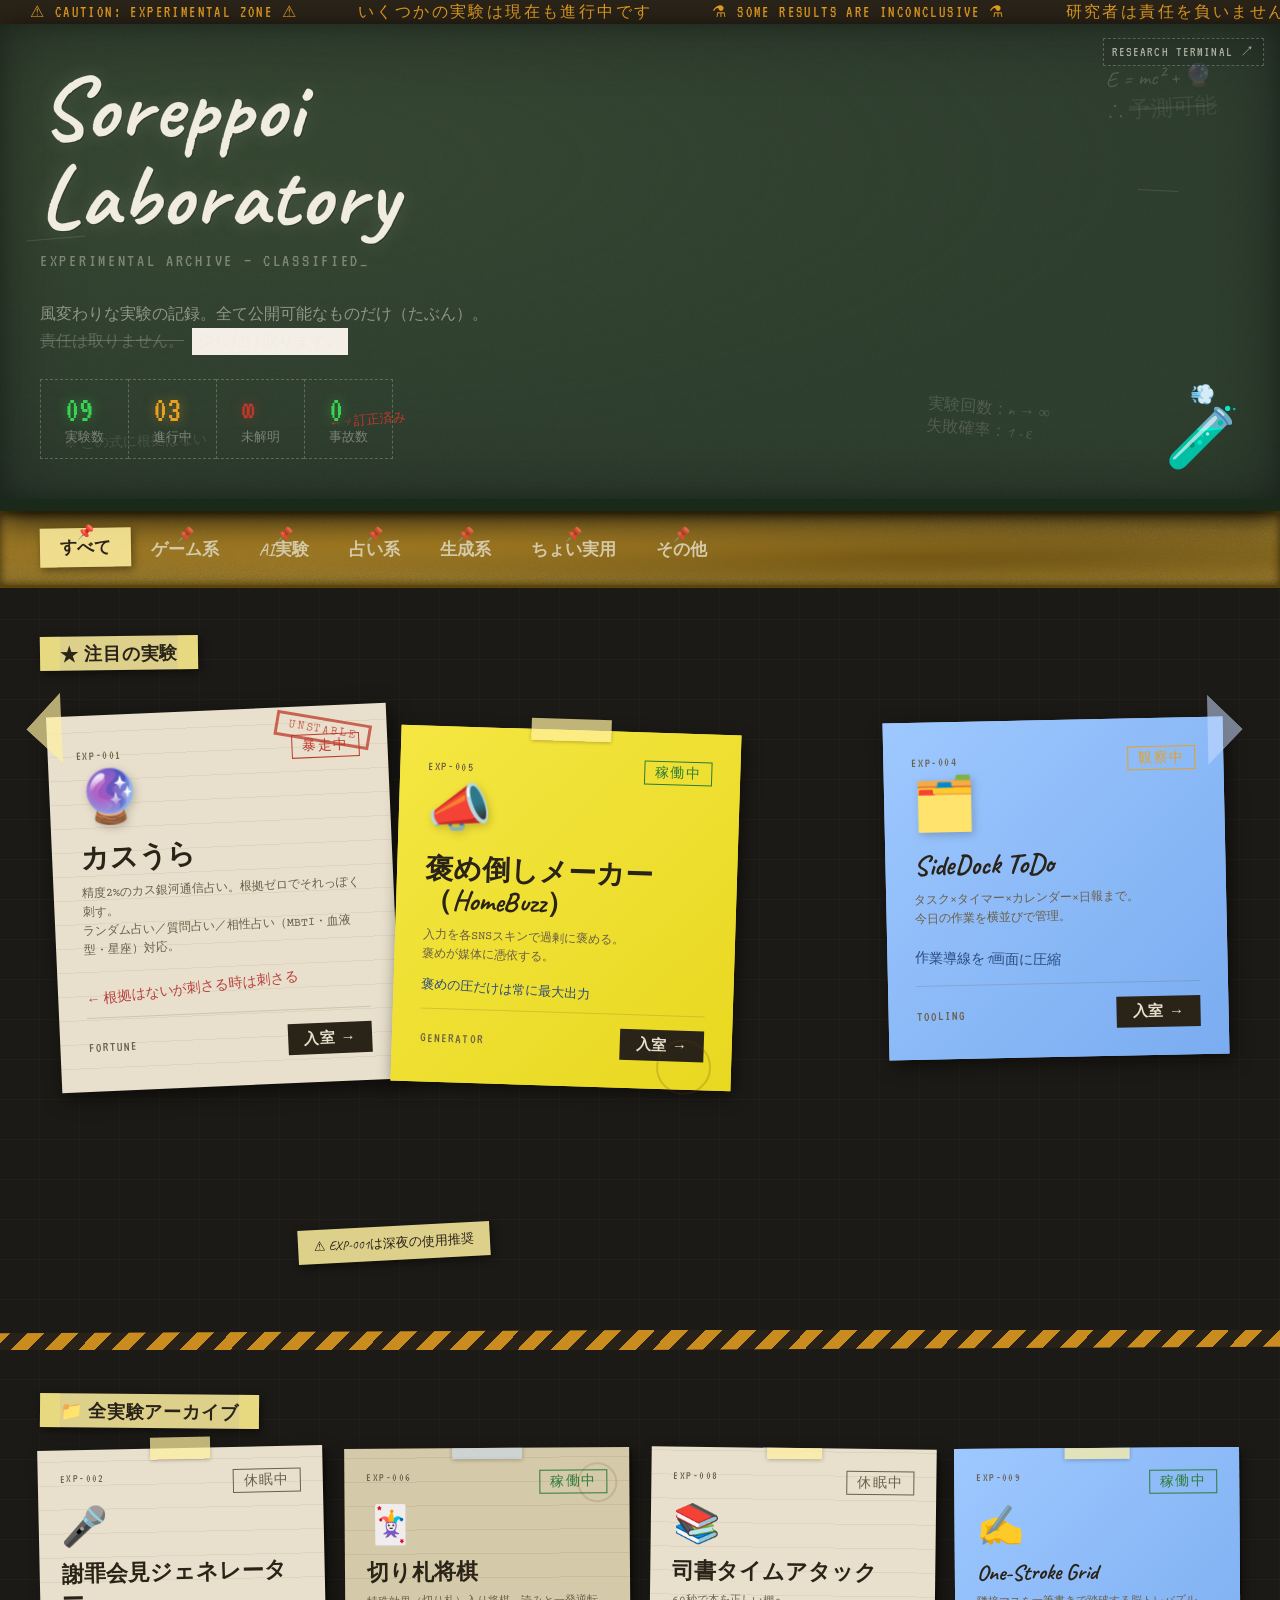
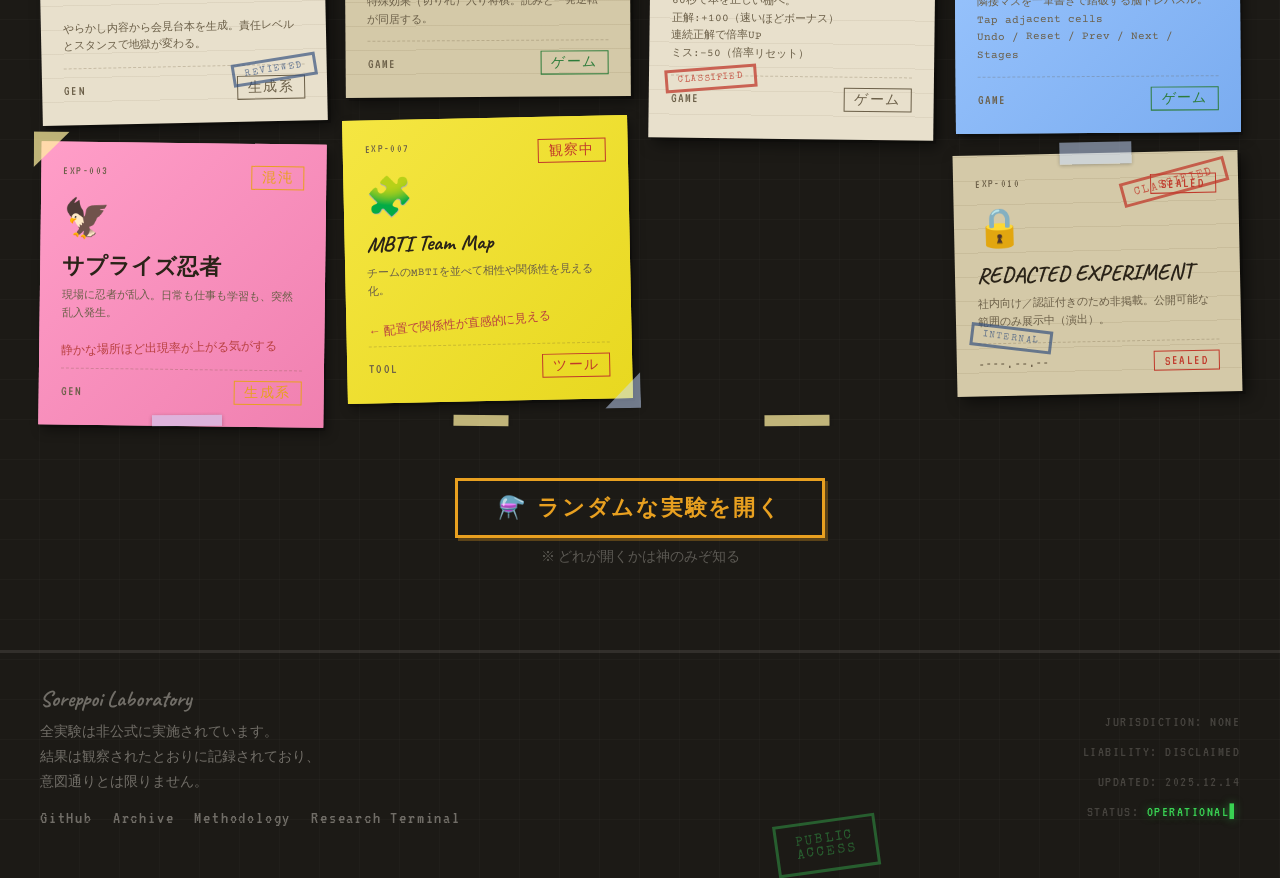
==== commit 424e4986: "Update lab gallery gimmicks and labels" ====
--- a/index.html
+++ b/index.html
@@ -3,7 +3,7 @@
 <head>
 <meta charset="UTF-8">
 <meta name="viewport" content="width=device-width, initial-scale=1.0">
-<title>DR. &#8709;'S LABORATORY &#8212; CLASSIFIED EXPERIMENTS</title>
+<title>SOREPPOI LABORATORY &#8212; CLASSIFIED EXPERIMENTS</title>
 <link rel="preconnect" href="https://fonts.googleapis.com">
 <link href="https://fonts.googleapis.com/css2?family=Special+Elite&family=Caveat:wght@400;600;700&family=VT323&family=Courier+Prime:ital,wght@0,400;0,700;1,400&display=swap" rel="stylesheet">
 <style>
@@ -165,13 +165,42 @@
 .warning-scroll span { font-family: 'VT323', monospace; font-size: 16px; color: var(--amber); padding: 2px 30px; letter-spacing: 0.15em; }
 .grid-card:hover .hover-note { opacity: 1; transform: translateY(-4px); }
 .hover-note { position: absolute; top: -36px; left: 50%; transform: translateX(-50%) translateY(0px); background: var(--tape); font-family: 'Caveat', cursive; font-size: 13px; color: var(--ink); padding: 4px 12px; white-space: nowrap; opacity: 0; transition: opacity 0.2s, transform 0.2s; pointer-events: none; box-shadow: 1px 2px 6px rgba(0,0,0,0.4); }
-.mode-link { position: absolute; top: 14px; right: 16px; z-index: 3; }
-.mode-link a { display: inline-block; font-family: 'VT323', monospace; font-size: 14px; letter-spacing: 0.08em; color: rgba(240,236,224,0.65); text-decoration: none; border: 1px dashed rgba(240,236,224,0.25); padding: 4px 8px; transition: all 0.15s ease; background: rgba(0,0,0,0.08); }
-.mode-link a:hover { color: var(--green-glow); border-color: rgba(57,211,83,0.45); background: rgba(57,211,83,0.08); text-shadow: 0 0 8px rgba(57,211,83,0.3); }
-@media (max-width: 700px) {
-  .chalkboard, .lab-floor { padding: 24px 20px; }
-  .cork-bar { padding: 12px 20px; }
-  .scatter-area { min-height: 1400px; }
+.mode-link { position: absolute; top: 14px; right: 16px; z-index: 3; }
+.mode-link a { display: inline-block; font-family: 'VT323', monospace; font-size: 14px; letter-spacing: 0.08em; color: rgba(240,236,224,0.65); text-decoration: none; border: 1px dashed rgba(240,236,224,0.25); padding: 4px 8px; transition: all 0.15s ease; background: rgba(0,0,0,0.08); }
+.mode-link a:hover { color: var(--green-glow); border-color: rgba(57,211,83,0.45); background: rgba(57,211,83,0.08); text-shadow: 0 0 8px rgba(57,211,83,0.3); }
+.research-note {
+  position: absolute;
+  top: -34px;
+  left: 50%;
+  --note-x: 0px;
+  --note-r: 0deg;
+  transform: translateX(calc(-50% + var(--note-x))) translateY(6px) rotate(var(--note-r));
+  font-family: 'Caveat', cursive;
+  font-size: 14px;
+  line-height: 1.2;
+  background: #f5f0e8;
+  color: var(--ink);
+  border: 1px dashed rgba(100,80,50,0.25);
+  box-shadow: 1px 2px 6px rgba(0,0,0,0.35);
+  padding: 4px 12px;
+  white-space: nowrap;
+  opacity: 0;
+  transition: opacity 0.2s ease, transform 0.22s ease;
+  pointer-events: none;
+  z-index: 60;
+}
+.research-note.show {
+  opacity: 1;
+  transform: translateX(calc(-50% + var(--note-x))) translateY(0) rotate(var(--note-r));
+}
+.research-note.hide {
+  opacity: 0;
+  transform: translateX(calc(-50% + var(--note-x))) translateY(6px) rotate(var(--note-r));
+}
+@media (max-width: 700px) {
+  .chalkboard, .lab-floor { padding: 24px 20px; }
+  .cork-bar { padding: 12px 20px; }
+  .scatter-area { min-height: 1400px; }
   .feat-card { width: 280px; }
   .lab-footer { padding: 24px 20px; }
 }
@@ -189,7 +218,7 @@
 <div class="chalk-formula" style="left:5%;bottom:10%;font-size:14px;transform:rotate(-2deg);opacity:0.7;">※ この式に根拠はない</div>
 <div class="chalk-line" style="left:2%;top:45%;width:60px;height:1px;transform:rotate(-5deg);"></div>
 <div class="chalk-line" style="right:8%;top:35%;width:40px;height:1px;transform:rotate(3deg);"></div>
-<h1 class="chalk-title">Dr. &#8709;'s<br>Laboratory</h1>
+<h1 class="chalk-title">Soreppoi<br>Laboratory</h1>
 <div class="chalk-subtitle">EXPERIMENTAL ARCHIVE &mdash; CLASSIFIED<span class="blink">_</span></div>
 <p style="font-family:'Caveat',cursive;color:rgba(240,236,224,0.5);font-size:16px;max-width:520px;line-height:1.6;margin-bottom:24px;">
 風変わりな実験の記録。全て公開可能なものだけ（たぶん）。<br>
@@ -331,8 +360,20 @@
 <div class="card-note">隣接マスを一筆書きで踏破する脳トレパズル。<br>Tap adjacent cells<br>Undo / Reset / Prev / Next / Stages</div>
 <div class="card-footer"><span class="card-date">GAME</span><span class="mini-badge badge-active">ゲーム</span></div>
 </div>
-
-</div>
+
+<div class="paper paper-aged grid-card reveal-card" data-cat="misc" data-dummy="1">
+<div class="hover-note">アクセス拒否 / CLASSIFIED</div>
+<div class="tape-h top" style="width:72px;background:var(--tape-clear);"></div>
+<div class="card-num"><span>EXP-010</span><span class="mini-badge badge-danger">SEALED</span></div>
+<span class="card-emoji">&#128274;</span>
+<div class="card-title">REDACTED EXPERIMENT</div>
+<div class="card-note">社内向け／認証付きのため非掲載。公開可能な範囲のみ展示中（演出）。</div>
+<div class="stamp stamp-red" style="top:18px;right:10px;transform:rotate(-14deg);">CLASSIFIED</div>
+<div class="stamp stamp-blue" style="bottom:46px;left:14px;transform:rotate(8deg);font-size:9px;">INTERNAL</div>
+<div class="card-footer"><span class="card-date">----.--.--</span><span class="mini-badge badge-danger">SEALED</span></div>
+</div>
+
+</div>
 
 <div class="random-btn-wrap">
 <button class="random-btn" id="randomBtn">ランダムな実験を開く</button>
@@ -340,11 +381,11 @@
 </div>
 </div>
 
-<footer class="lab-footer">
-<div class="footer-chalk">
-<span class="big">Dr. &#8709;'s Laboratory</span>
-<span class="small">全実験は非公式に実施されています。<br>結果は観察されたとおりに記録されており、<br>意図通りとは限りません。</span>
-<div class="footer-links" style="margin-top:14px;">
+<footer class="lab-footer">
+<div class="footer-chalk">
+<span class="big">Soreppoi Laboratory</span>
+<span class="small">全実験は非公式に実施されています。<br>結果は観察されたとおりに記録されており、<br>意図通りとは限りません。</span>
+<div class="footer-links" style="margin-top:14px;">
 <a href="#">GitHub</a>
 <a href="#">Archive</a>
 <a href="#">Methodology</a>
@@ -414,12 +455,121 @@
 
 var counter = document.getElementById('expCount');
 var i = 0;
-var final = document.querySelectorAll('.feat-card, .grid-card').length;
+var final = document.querySelectorAll('.feat-card, .grid-card:not([data-dummy=\"1\"])').length;
 var scramble = setInterval(function() {
   counter.textContent = String(Math.floor(Math.random() * 99)).padStart(2, '0');
   i++;
   if (i > 12) { clearInterval(scramble); counter.textContent = String(final).padStart(2, '0'); }
 }, 80);
+
+var researchNotes = [
+  '再現性：低い',
+  '根拠：ない',
+  'たぶん仕様',
+  '深夜にだけ動く',
+  '動いたのでヨシ',
+  '観察者の気分で変わる',
+  '結果は参考程度',
+  'いったん公開',
+  'バグかもしれない',
+  '倫理審査：未実施',
+  '検証：明日やる',
+  '修正：来世',
+  'なぜかウケる',
+  '記録：適当',
+  '供給過多',
+  '実験班は解散済み',
+  '収容中',
+  '取扱注意',
+  '逆に正しい可能性',
+  '未解明',
+  'アクセス拒否',
+  'CLASSIFIED',
+  '内部検証のみ',
+  '観測範囲外'
+];
+
+var noteState = new WeakMap();
+function getNoteState(card) {
+  var s = noteState.get(card);
+  if (!s) {
+    s = { noteIndex: null, hideTimer: null, removeTimer: null, hovering: false };
+    noteState.set(card, s);
+  }
+  return s;
+}
+function noteKey(card) {
+  var numEl = card.querySelector('.card-num span');
+  return card.id || card.getAttribute('data-url') || card.getAttribute('data-cat') || (numEl ? numEl.textContent : '');
+}
+function hashNote(str) {
+  var h = 0;
+  for (var i = 0; i < str.length; i++) h = ((h << 5) - h + str.charCodeAt(i)) | 0;
+  return Math.abs(h);
+}
+function noteIndexFor(card, state) {
+  if (state.noteIndex !== null) return state.noteIndex;
+  state.noteIndex = hashNote(noteKey(card) + '-note') % researchNotes.length;
+  return state.noteIndex;
+}
+function clearNoteTimers(state) {
+  if (state.hideTimer) clearTimeout(state.hideTimer);
+  if (state.removeTimer) clearTimeout(state.removeTimer);
+  state.hideTimer = null;
+  state.removeTimer = null;
+}
+function hideNote(card) {
+  var note = card.querySelector('.research-note');
+  var state = getNoteState(card);
+  state.hovering = false;
+  clearNoteTimers(state);
+  if (!note) return;
+  note.classList.remove('show');
+  note.classList.add('hide');
+  state.removeTimer = setTimeout(function() {
+    if (note.parentNode === card) card.removeChild(note);
+  }, 240);
+}
+function scheduleAutoHide(card) {
+  var state = getNoteState(card);
+  if (state.hovering) return;
+  var ttl = 2000 + (hashNote(noteKey(card) + '-ttl') % 2000);
+  state.hideTimer = setTimeout(function() {
+    if (!state.hovering) hideNote(card);
+  }, ttl);
+}
+function showNote(card, keepOnHover) {
+  var state = getNoteState(card);
+  state.hovering = !!keepOnHover;
+  clearNoteTimers(state);
+  var note = card.querySelector('.research-note');
+  if (!note) {
+    note = document.createElement('div');
+    note.className = 'research-note';
+    card.appendChild(note);
+  }
+  var key = noteKey(card);
+  var idx = noteIndexFor(card, state);
+  note.textContent = researchNotes[idx];
+  note.style.setProperty('--note-r', ((hashNote(key + '-rot') % 9) - 4) + 'deg');
+  note.style.setProperty('--note-x', ((hashNote(key + '-x') % 21) - 10) + 'px');
+  note.classList.remove('hide');
+  requestAnimationFrame(function() { note.classList.add('show'); });
+  scheduleAutoHide(card);
+}
+
+document.querySelectorAll('.feat-card, .grid-card').forEach(function(card) {
+  card.addEventListener('mouseenter', function() {
+    showNote(card, true);
+  });
+  card.addEventListener('mouseleave', function() {
+    hideNote(card);
+  });
+  card.addEventListener('click', function(e) {
+    if (e.target && e.target.closest && e.target.closest('a')) return;
+    showNote(card, false);
+  });
+});
 
 document.querySelectorAll('.grid-card[data-url], .feat-card[data-url]').forEach(function(card) {
   card.addEventListener('click', function(e) {
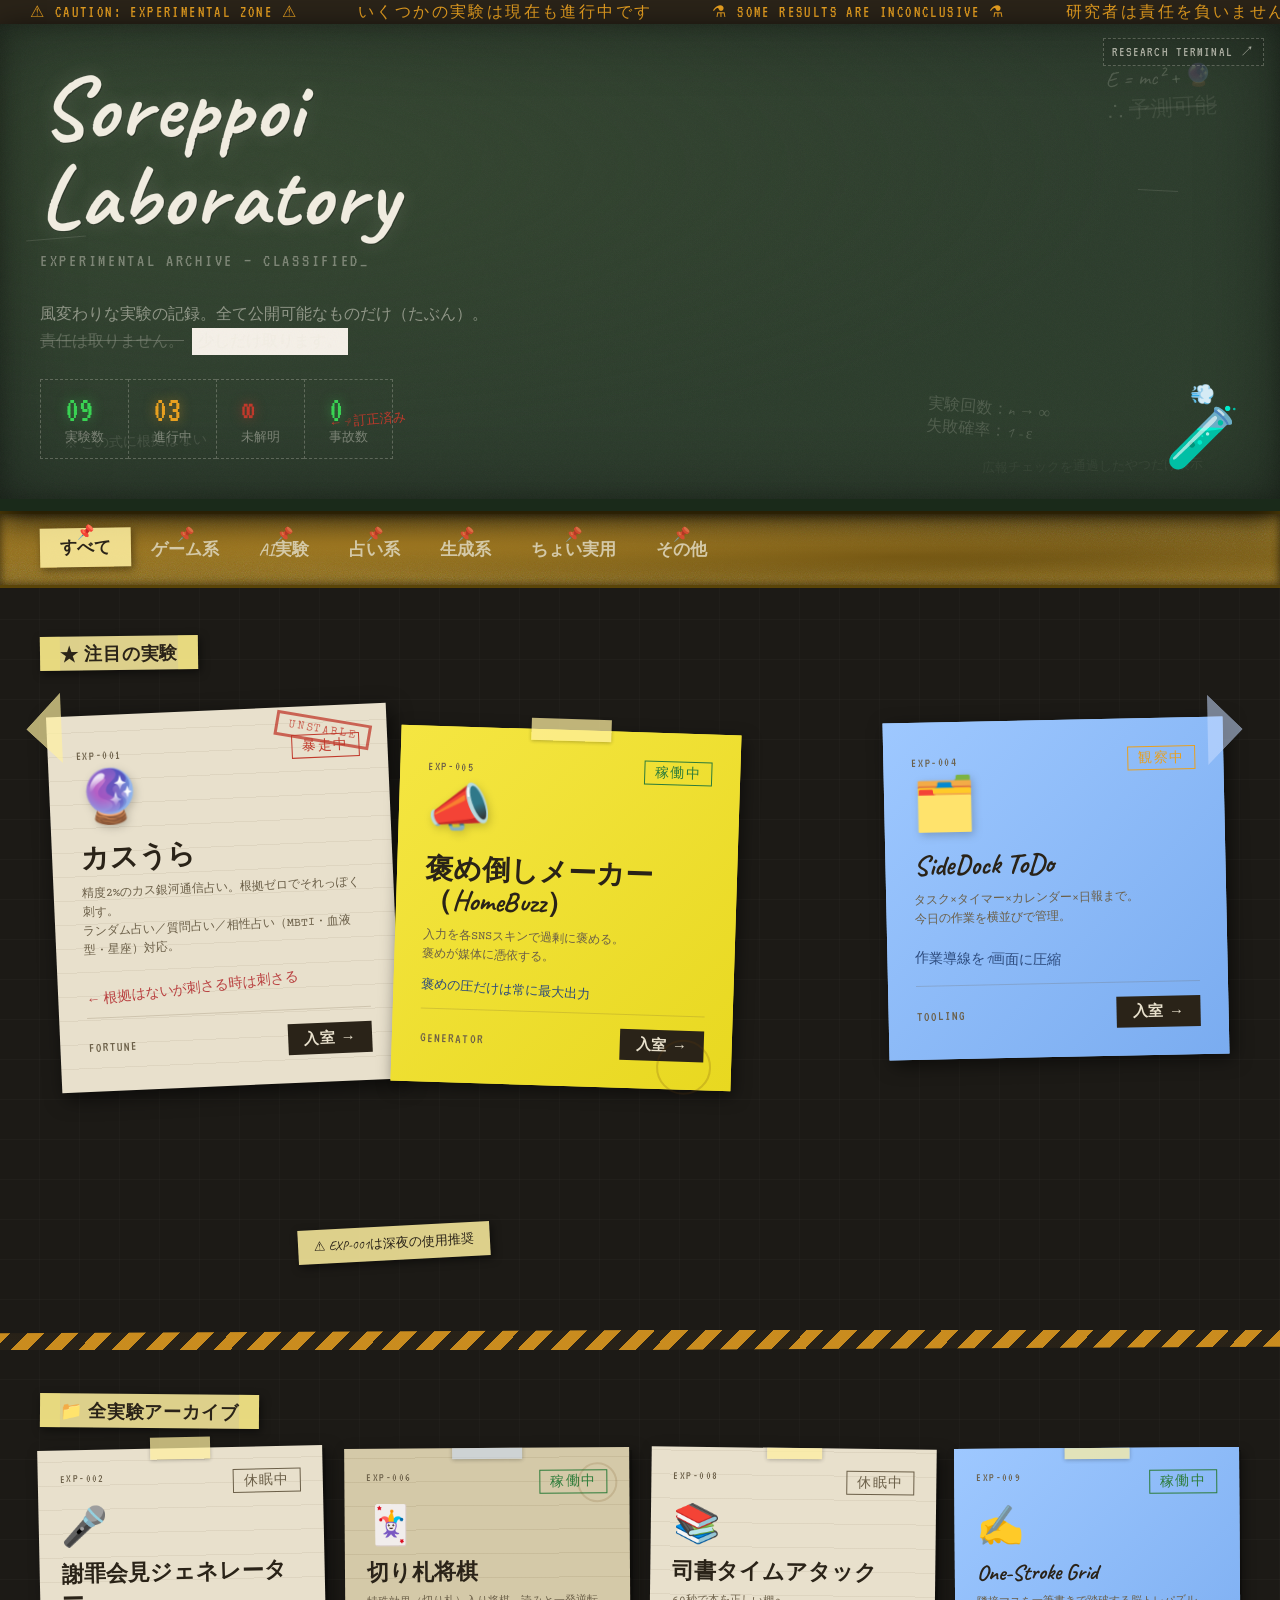
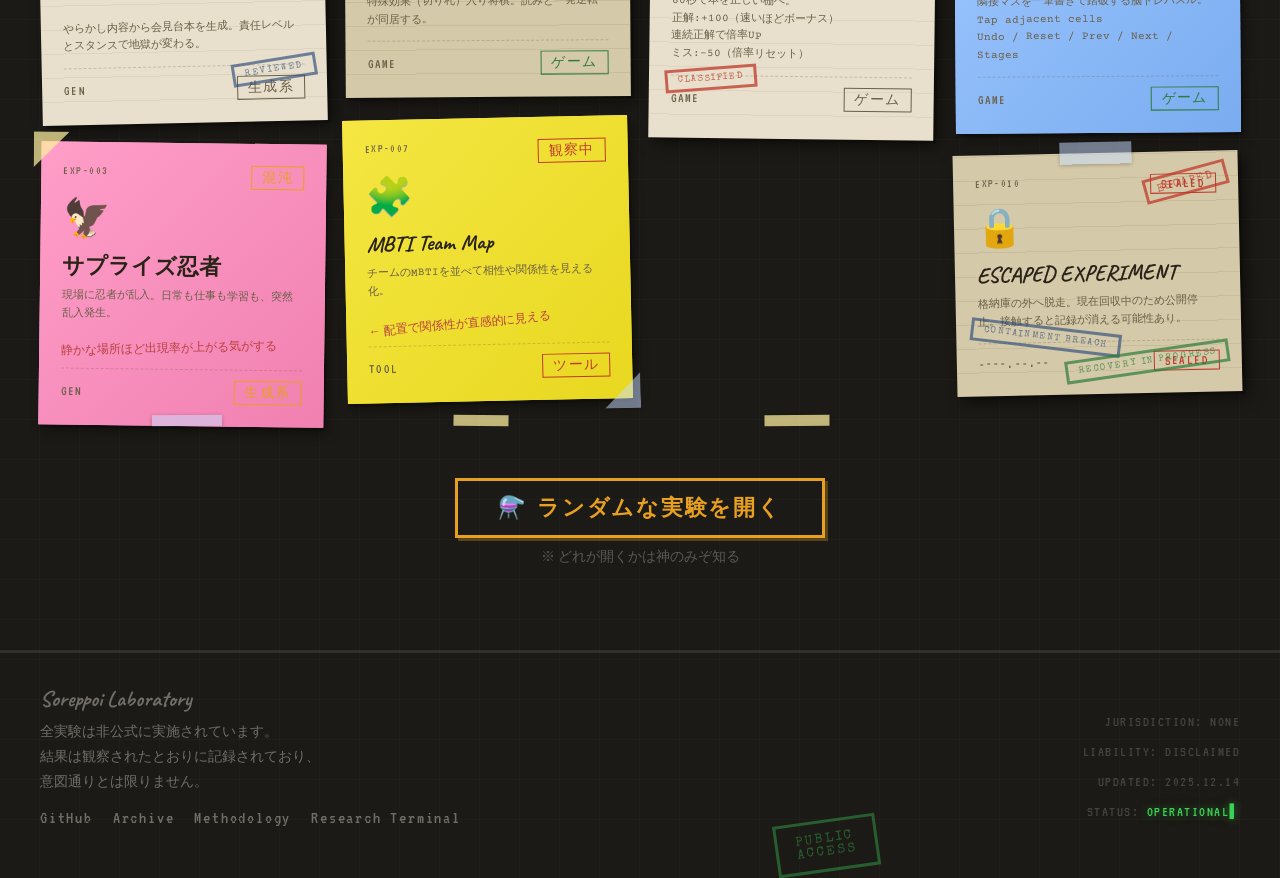
==== commit 20d2b5c8: "Fix note overlap, tweak dummy card, add PR-check note" ====
--- a/index.html
+++ b/index.html
@@ -169,12 +169,11 @@
 .mode-link a { display: inline-block; font-family: 'VT323', monospace; font-size: 14px; letter-spacing: 0.08em; color: rgba(240,236,224,0.65); text-decoration: none; border: 1px dashed rgba(240,236,224,0.25); padding: 4px 8px; transition: all 0.15s ease; background: rgba(0,0,0,0.08); }
 .mode-link a:hover { color: var(--green-glow); border-color: rgba(57,211,83,0.45); background: rgba(57,211,83,0.08); text-shadow: 0 0 8px rgba(57,211,83,0.3); }
 .research-note {
-  position: absolute;
-  top: -34px;
-  left: 50%;
-  --note-x: 0px;
+  position: fixed;
+  top: 0;
+  left: 0;
   --note-r: 0deg;
-  transform: translateX(calc(-50% + var(--note-x))) translateY(6px) rotate(var(--note-r));
+  transform: translateY(6px) rotate(var(--note-r));
   font-family: 'Caveat', cursive;
   font-size: 14px;
   line-height: 1.2;
@@ -191,11 +190,11 @@
 }
 .research-note.show {
   opacity: 1;
-  transform: translateX(calc(-50% + var(--note-x))) translateY(0) rotate(var(--note-r));
+  transform: translateY(0) rotate(var(--note-r));
 }
 .research-note.hide {
   opacity: 0;
-  transform: translateX(calc(-50% + var(--note-x))) translateY(6px) rotate(var(--note-r));
+  transform: translateY(6px) rotate(var(--note-r));
 }
 @media (max-width: 700px) {
   .chalkboard, .lab-floor { padding: 24px 20px; }
@@ -213,11 +212,12 @@
 </div></div>
 <div class="chalkboard">
 <div class="mode-link"><a href="./devlog.html" aria-label="研究ログ / GitHub風ページ">RESEARCH TERMINAL &#8599;</a></div>
-<div class="chalk-formula" style="right:5%;top:8%;font-size:22px;transform:rotate(-3deg);">E = mc&sup2; + &#128302;<br>&#8756; <span style="text-decoration:line-through;opacity:0.5;">予測可能</span></div>
-<div class="chalk-formula" style="right:18%;bottom:12%;font-size:16px;transform:rotate(5deg);">実験回数：n &rarr; &infin;<br>失敗確率：1 - &epsilon;</div>
-<div class="chalk-formula" style="left:5%;bottom:10%;font-size:14px;transform:rotate(-2deg);opacity:0.7;">※ この式に根拠はない</div>
-<div class="chalk-line" style="left:2%;top:45%;width:60px;height:1px;transform:rotate(-5deg);"></div>
-<div class="chalk-line" style="right:8%;top:35%;width:40px;height:1px;transform:rotate(3deg);"></div>
+<div class="chalk-formula" style="right:5%;top:8%;font-size:22px;transform:rotate(-3deg);">E = mc&sup2; + &#128302;<br>&#8756; <span style="text-decoration:line-through;opacity:0.5;">予測可能</span></div>
+<div class="chalk-formula" style="right:18%;bottom:12%;font-size:16px;transform:rotate(5deg);">実験回数：n &rarr; &infin;<br>失敗確率：1 - &epsilon;</div>
+<div class="chalk-formula" style="left:5%;bottom:10%;font-size:14px;transform:rotate(-2deg);opacity:0.7;">※ この式に根拠はない</div>
+<div class="chalk-formula" style="right:6%;bottom:5%;font-size:13px;transform:rotate(-1deg);opacity:0.33;">広報チェックを通過したやつだけ展示</div>
+<div class="chalk-line" style="left:2%;top:45%;width:60px;height:1px;transform:rotate(-5deg);"></div>
+<div class="chalk-line" style="right:8%;top:35%;width:40px;height:1px;transform:rotate(3deg);"></div>
 <h1 class="chalk-title">Soreppoi<br>Laboratory</h1>
 <div class="chalk-subtitle">EXPERIMENTAL ARCHIVE &mdash; CLASSIFIED<span class="blink">_</span></div>
 <p style="font-family:'Caveat',cursive;color:rgba(240,236,224,0.5);font-size:16px;max-width:520px;line-height:1.6;margin-bottom:24px;">
@@ -362,14 +362,15 @@
 </div>
 
 <div class="paper paper-aged grid-card reveal-card" data-cat="misc" data-dummy="1">
-<div class="hover-note">アクセス拒否 / CLASSIFIED</div>
+<div class="hover-note">回収中。触らないで</div>
 <div class="tape-h top" style="width:72px;background:var(--tape-clear);"></div>
 <div class="card-num"><span>EXP-010</span><span class="mini-badge badge-danger">SEALED</span></div>
 <span class="card-emoji">&#128274;</span>
-<div class="card-title">REDACTED EXPERIMENT</div>
-<div class="card-note">社内向け／認証付きのため非掲載。公開可能な範囲のみ展示中（演出）。</div>
-<div class="stamp stamp-red" style="top:18px;right:10px;transform:rotate(-14deg);">CLASSIFIED</div>
-<div class="stamp stamp-blue" style="bottom:46px;left:14px;transform:rotate(8deg);font-size:9px;">INTERNAL</div>
+<div class="card-title">ESCAPED EXPERIMENT</div>
+<div class="card-note">格納庫の外へ脱走。現在回収中のため公開停止。接触すると記録が消える可能性あり。</div>
+<div class="stamp stamp-red" style="top:18px;right:10px;transform:rotate(-14deg);">ESCAPED</div>
+<div class="stamp stamp-blue" style="bottom:46px;left:14px;transform:rotate(8deg);font-size:9px;">CONTAINMENT BREACH</div>
+<div class="stamp stamp-green" style="bottom:20px;right:12px;transform:rotate(-7deg);font-size:9px;">RECOVERY IN PROGRESS</div>
 <div class="card-footer"><span class="card-date">----.--.--</span><span class="mini-badge badge-danger">SEALED</span></div>
 </div>
 
@@ -412,17 +413,18 @@
   });
 });
 
-document.querySelectorAll('.pin-tag').forEach(function(btn) {
-  btn.addEventListener('click', function() {
-    document.querySelectorAll('.pin-tag').forEach(function(b) { b.classList.remove('active'); });
-    btn.classList.add('active');
-    var filter = btn.dataset.filter;
-    document.querySelectorAll('.grid-card').forEach(function(card) {
-      var cat = card.dataset.cat;
-      card.style.display = (filter === 'all' || cat === filter) ? '' : 'none';
-    });
-  });
-});
+document.querySelectorAll('.pin-tag').forEach(function(btn) {
+  btn.addEventListener('click', function() {
+    document.querySelectorAll('.pin-tag').forEach(function(b) { b.classList.remove('active'); });
+    btn.classList.add('active');
+    var filter = btn.dataset.filter;
+    document.querySelectorAll('.grid-card').forEach(function(card) {
+      var cat = card.dataset.cat;
+      card.style.display = (filter === 'all' || cat === filter) ? '' : 'none';
+    });
+    hideAllResearchNotes();
+  });
+});
 
 var revealEls = document.querySelectorAll('.reveal-card');
 var observer = new IntersectionObserver(function(entries) {
@@ -489,11 +491,12 @@
   '観測範囲外'
 ];
 
+var dummyNotes = ['回収中', '触らないで', '封鎖中', '接触禁止'];
 var noteState = new WeakMap();
 function getNoteState(card) {
   var s = noteState.get(card);
   if (!s) {
-    s = { noteIndex: null, hideTimer: null, removeTimer: null, hovering: false };
+    s = { noteText: null, hideTimer: null, removeTimer: null, hovering: false, noteEl: null };
     noteState.set(card, s);
   }
   return s;
@@ -506,11 +509,6 @@
   var h = 0;
   for (var i = 0; i < str.length; i++) h = ((h << 5) - h + str.charCodeAt(i)) | 0;
   return Math.abs(h);
-}
-function noteIndexFor(card, state) {
-  if (state.noteIndex !== null) return state.noteIndex;
-  state.noteIndex = hashNote(noteKey(card) + '-note') % researchNotes.length;
-  return state.noteIndex;
 }
 function clearNoteTimers(state) {
   if (state.hideTimer) clearTimeout(state.hideTimer);
@@ -518,16 +516,112 @@
   state.hideTimer = null;
   state.removeTimer = null;
 }
+function clamp(v, min, max) {
+  return Math.min(max, Math.max(min, v));
+}
+function buildCandidate(cardRect, noteW, noteH, pos, margin, vw, vh) {
+  var rawX = 0;
+  var rawY = 0;
+  if (pos === 'top') {
+    rawX = cardRect.left + (cardRect.width - noteW) / 2;
+    rawY = cardRect.top - noteH - 10;
+  } else if (pos === 'bottom') {
+    rawX = cardRect.left + (cardRect.width - noteW) / 2;
+    rawY = cardRect.bottom + 10;
+  } else if (pos === 'left') {
+    rawX = cardRect.left - noteW - 10;
+    rawY = cardRect.top + (cardRect.height - noteH) / 2;
+  } else {
+    rawX = cardRect.right + 10;
+    rawY = cardRect.top + (cardRect.height - noteH) / 2;
+  }
+  var outside =
+    Math.max(0, margin - rawX) +
+    Math.max(0, margin - rawY) +
+    Math.max(0, rawX + noteW - (vw - margin)) +
+    Math.max(0, rawY + noteH - (vh - margin));
+  var maxX = Math.max(margin, vw - noteW - margin);
+  var maxY = Math.max(margin, vh - noteH - margin);
+  var x = clamp(rawX, margin, maxX);
+  var y = clamp(rawY, margin, maxY);
+  return {
+    pos: pos,
+    x: x,
+    y: y,
+    outside: outside,
+    rect: { left: x, top: y, right: x + noteW, bottom: y + noteH }
+  };
+}
+function overlapArea(a, b) {
+  var w = Math.max(0, Math.min(a.right, b.right) - Math.max(a.left, b.left));
+  var h = Math.max(0, Math.min(a.bottom, b.bottom) - Math.max(a.top, b.top));
+  return w * h;
+}
+function totalOverlap(rect, otherRects) {
+  var total = 0;
+  otherRects.forEach(function(r) { total += overlapArea(rect, r); });
+  return total;
+}
+function choosePlacement(cardRect, noteW, noteH, key, note) {
+  var margin = 8;
+  var vw = window.innerWidth;
+  var vh = window.innerHeight;
+  var order = ['top', 'right', 'bottom', 'left'];
+  var shift = hashNote(key + '-pos') % order.length;
+  var positions = order.slice(shift).concat(order.slice(0, shift));
+  var otherRects = [].slice.call(document.querySelectorAll('.research-note.show'))
+    .filter(function(el) { return el !== note; })
+    .map(function(el) {
+      var r = el.getBoundingClientRect();
+      return { left: r.left, top: r.top, right: r.right, bottom: r.bottom };
+    });
+  var scored = positions.map(function(pos) {
+    var c = buildCandidate(cardRect, noteW, noteH, pos, margin, vw, vh);
+    c.overlap = totalOverlap(c.rect, otherRects);
+    return c;
+  });
+  var perfect = scored.find(function(c) { return c.outside === 0 && c.overlap === 0; });
+  if (perfect) return perfect;
+  var inView = scored
+    .filter(function(c) { return c.outside === 0; })
+    .sort(function(a, b) { return a.overlap - b.overlap; })[0];
+  if (inView) return inView;
+  var noOverlap = scored
+    .filter(function(c) { return c.overlap === 0; })
+    .sort(function(a, b) { return a.outside - b.outside; })[0];
+  if (noOverlap) return noOverlap;
+  return scored.find(function(c) { return c.pos === 'top'; }) || scored[0];
+}
+function pickNoteText(card, state) {
+  if (state.noteText) return state.noteText;
+  var key = noteKey(card);
+  var pool = card.getAttribute('data-dummy') === '1' ? dummyNotes : researchNotes;
+  state.noteText = pool[hashNote(key + '-note') % pool.length];
+  return state.noteText;
+}
+function hideAllResearchNotes() {
+  document.querySelectorAll('.research-note').forEach(function(note) {
+    note.classList.remove('show');
+    note.classList.add('hide');
+    setTimeout(function() {
+      if (note.parentNode) note.parentNode.removeChild(note);
+    }, 240);
+  });
+}
 function hideNote(card) {
-  var note = card.querySelector('.research-note');
   var state = getNoteState(card);
+  var note = state.noteEl;
   state.hovering = false;
   clearNoteTimers(state);
-  if (!note) return;
+  if (!note || !note.parentNode) {
+    state.noteEl = null;
+    return;
+  }
   note.classList.remove('show');
   note.classList.add('hide');
   state.removeTimer = setTimeout(function() {
-    if (note.parentNode === card) card.removeChild(note);
+    if (note.parentNode) note.parentNode.removeChild(note);
+    if (state.noteEl === note) state.noteEl = null;
   }, 240);
 }
 function scheduleAutoHide(card) {
@@ -542,18 +636,28 @@
   var state = getNoteState(card);
   state.hovering = !!keepOnHover;
   clearNoteTimers(state);
-  var note = card.querySelector('.research-note');
+  var note = state.noteEl;
   if (!note) {
     note = document.createElement('div');
     note.className = 'research-note';
-    card.appendChild(note);
+    document.body.appendChild(note);
+    state.noteEl = note;
+  } else if (!note.parentNode) {
+    document.body.appendChild(note);
   }
   var key = noteKey(card);
-  var idx = noteIndexFor(card, state);
-  note.textContent = researchNotes[idx];
+  note.textContent = pickNoteText(card, state);
   note.style.setProperty('--note-r', ((hashNote(key + '-rot') % 9) - 4) + 'deg');
-  note.style.setProperty('--note-x', ((hashNote(key + '-x') % 21) - 10) + 'px');
+  note.style.visibility = 'hidden';
+  note.style.left = '-9999px';
+  note.style.top = '-9999px';
   note.classList.remove('hide');
+  note.classList.remove('show');
+  var rect = card.getBoundingClientRect();
+  var placement = choosePlacement(rect, note.offsetWidth, note.offsetHeight, key, note);
+  note.style.left = Math.round(placement.x) + 'px';
+  note.style.top = Math.round(placement.y) + 'px';
+  note.style.visibility = 'visible';
   requestAnimationFrame(function() { note.classList.add('show'); });
   scheduleAutoHide(card);
 }
@@ -570,6 +674,9 @@
     showNote(card, false);
   });
 });
+
+window.addEventListener('resize', hideAllResearchNotes);
+window.addEventListener('scroll', hideAllResearchNotes, { passive: true });
 
 document.querySelectorAll('.grid-card[data-url], .feat-card[data-url]').forEach(function(card) {
   card.addEventListener('click', function(e) {
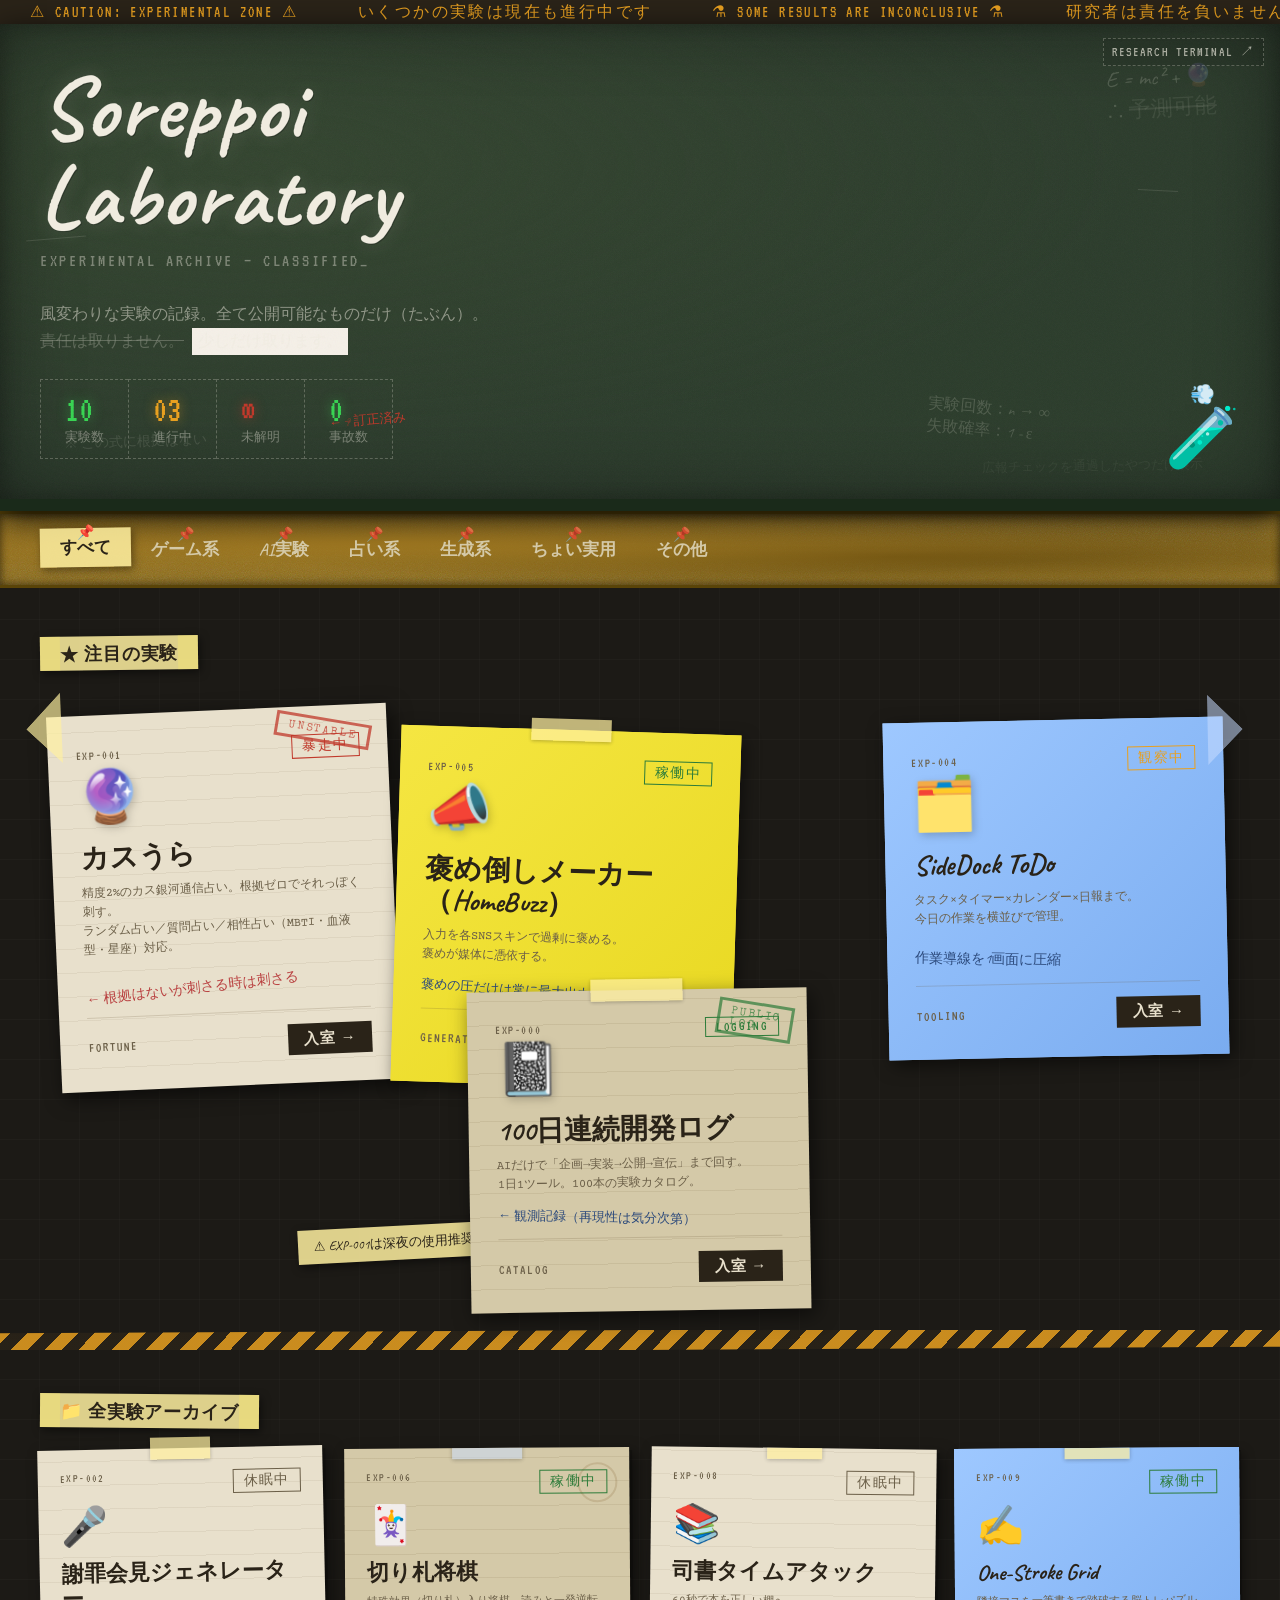
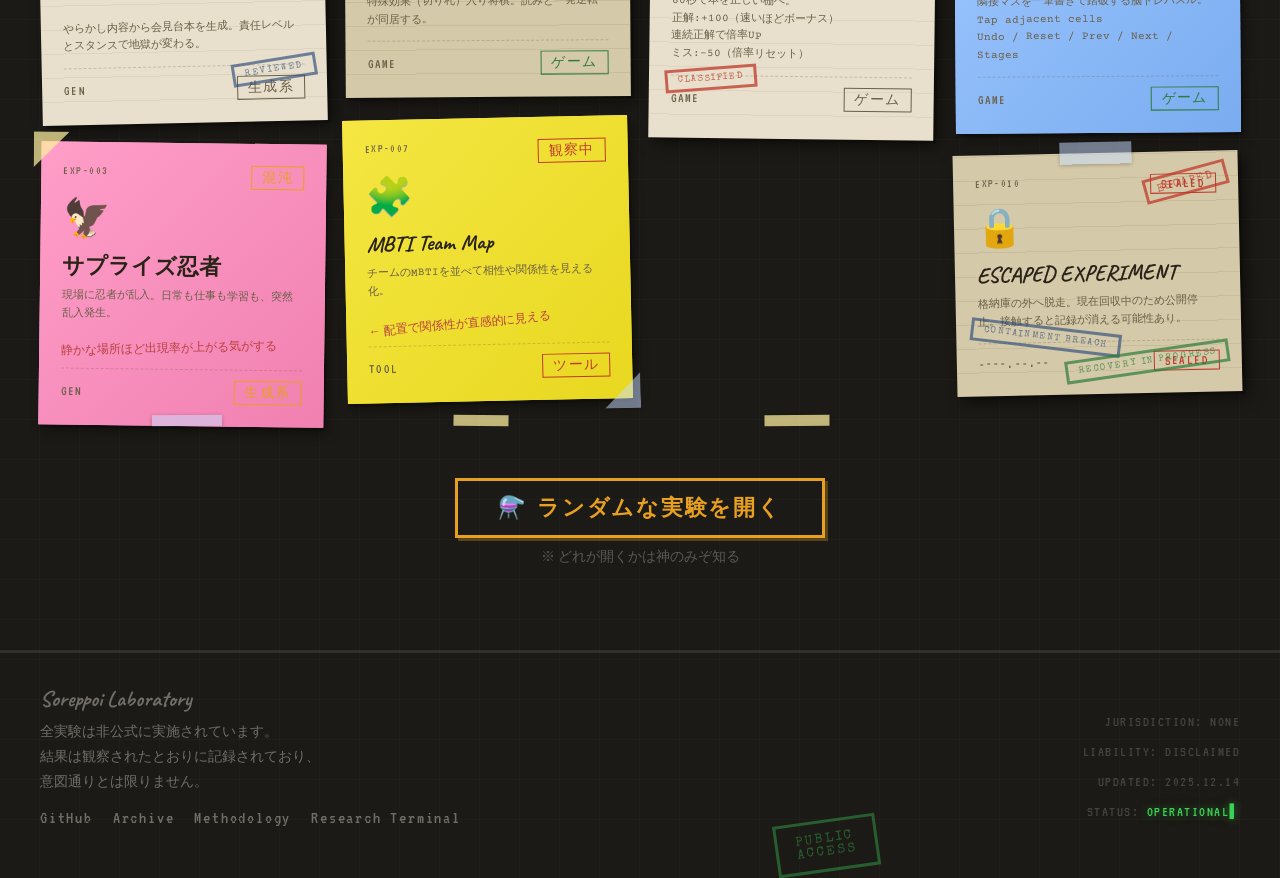
==== commit 9b8fc201: "Add EXP-000 featured card for 100-day dev log" ====
--- a/index.html
+++ b/index.html
@@ -279,10 +279,50 @@
 <div class="annotation" style="color:#2c4a7c;transform:rotate(2deg);">作業導線を1画面に圧縮</div>
 <div class="card-footer"><span class="card-date">TOOLING</span><a href="https://ryo909.github.io/task/" class="enter-btn" target="_blank" rel="noopener">入室 &rarr;</a></div>
 </div>
-
-<div style="position:absolute;top:260px;left:12%;background:#f5f0e8;padding:12px 16px;transform:rotate(4deg);box-shadow:2px 3px 8px rgba(0,0,0,0.5);z-index:3;font-family:'Caveat',cursive;font-size:15px;color:var(--ink-faded);max-width:160px;line-height:1.5;">
-&#128161; 新実験は<br>毎月追加予定<br><span style="font-size:12px;opacity:0.6;">&larr; たぶん</span>
-</div>
+
+<div class="feat-card paper paper-aged"
+     style="top:300px;left:36%;transform:rotate(-0.9deg);z-index:7;box-shadow:4px 6px 20px rgba(0,0,0,0.55);"
+     id="fc0"
+     data-url="https://ryo909.github.io/ai-dev-exp-control/catalog/"
+     tabindex="0"
+     role="link">
+
+  <div class="tape-h top" style="width:92px;"></div>
+
+  <div class="card-num">
+    <span>EXP-000</span>
+    <span class="mini-badge badge-active">LOGGING</span>
+  </div>
+
+  <span class="card-emoji">📓</span>
+
+  <div class="card-title">100日連続開発ログ</div>
+
+  <div class="card-note">
+    AIだけで「企画→実装→公開→宣伝」まで回す。<br>
+    1日1ツール。100本の実験カタログ。
+  </div>
+
+  <div class="annotation-blue" style="display:block;margin:8px 0;">
+    &larr; 観測記録（再現性は気分次第）
+  </div>
+
+  <div class="card-footer">
+    <span class="card-date">CATALOG</span>
+    <a href="https://ryo909.github.io/ai-dev-exp-control/catalog/"
+       class="enter-btn"
+       target="_blank"
+       rel="noopener">入室 &rarr;</a>
+  </div>
+
+  <div class="stamp stamp-green" style="top:14px;right:14px;transform:rotate(10deg);">
+    PUBLIC<br>LOG
+  </div>
+</div>
+	
+<div style="position:absolute;top:260px;left:12%;background:#f5f0e8;padding:12px 16px;transform:rotate(4deg);box-shadow:2px 3px 8px rgba(0,0,0,0.5);z-index:3;font-family:'Caveat',cursive;font-size:15px;color:var(--ink-faded);max-width:160px;line-height:1.5;">
+&#128161; 新実験は<br>毎月追加予定<br><span style="font-size:12px;opacity:0.6;">&larr; たぶん</span>
+</div>
 <div style="position:absolute;bottom:30px;left:22%;background:var(--tape);padding:8px 16px;transform:rotate(-3deg);box-shadow:2px 3px 8px rgba(0,0,0,0.5);z-index:3;font-family:'Caveat',cursive;font-size:13px;color:var(--ink);max-width:200px;">
 &#9888; EXP-001は深夜の使用推奨
 </div>
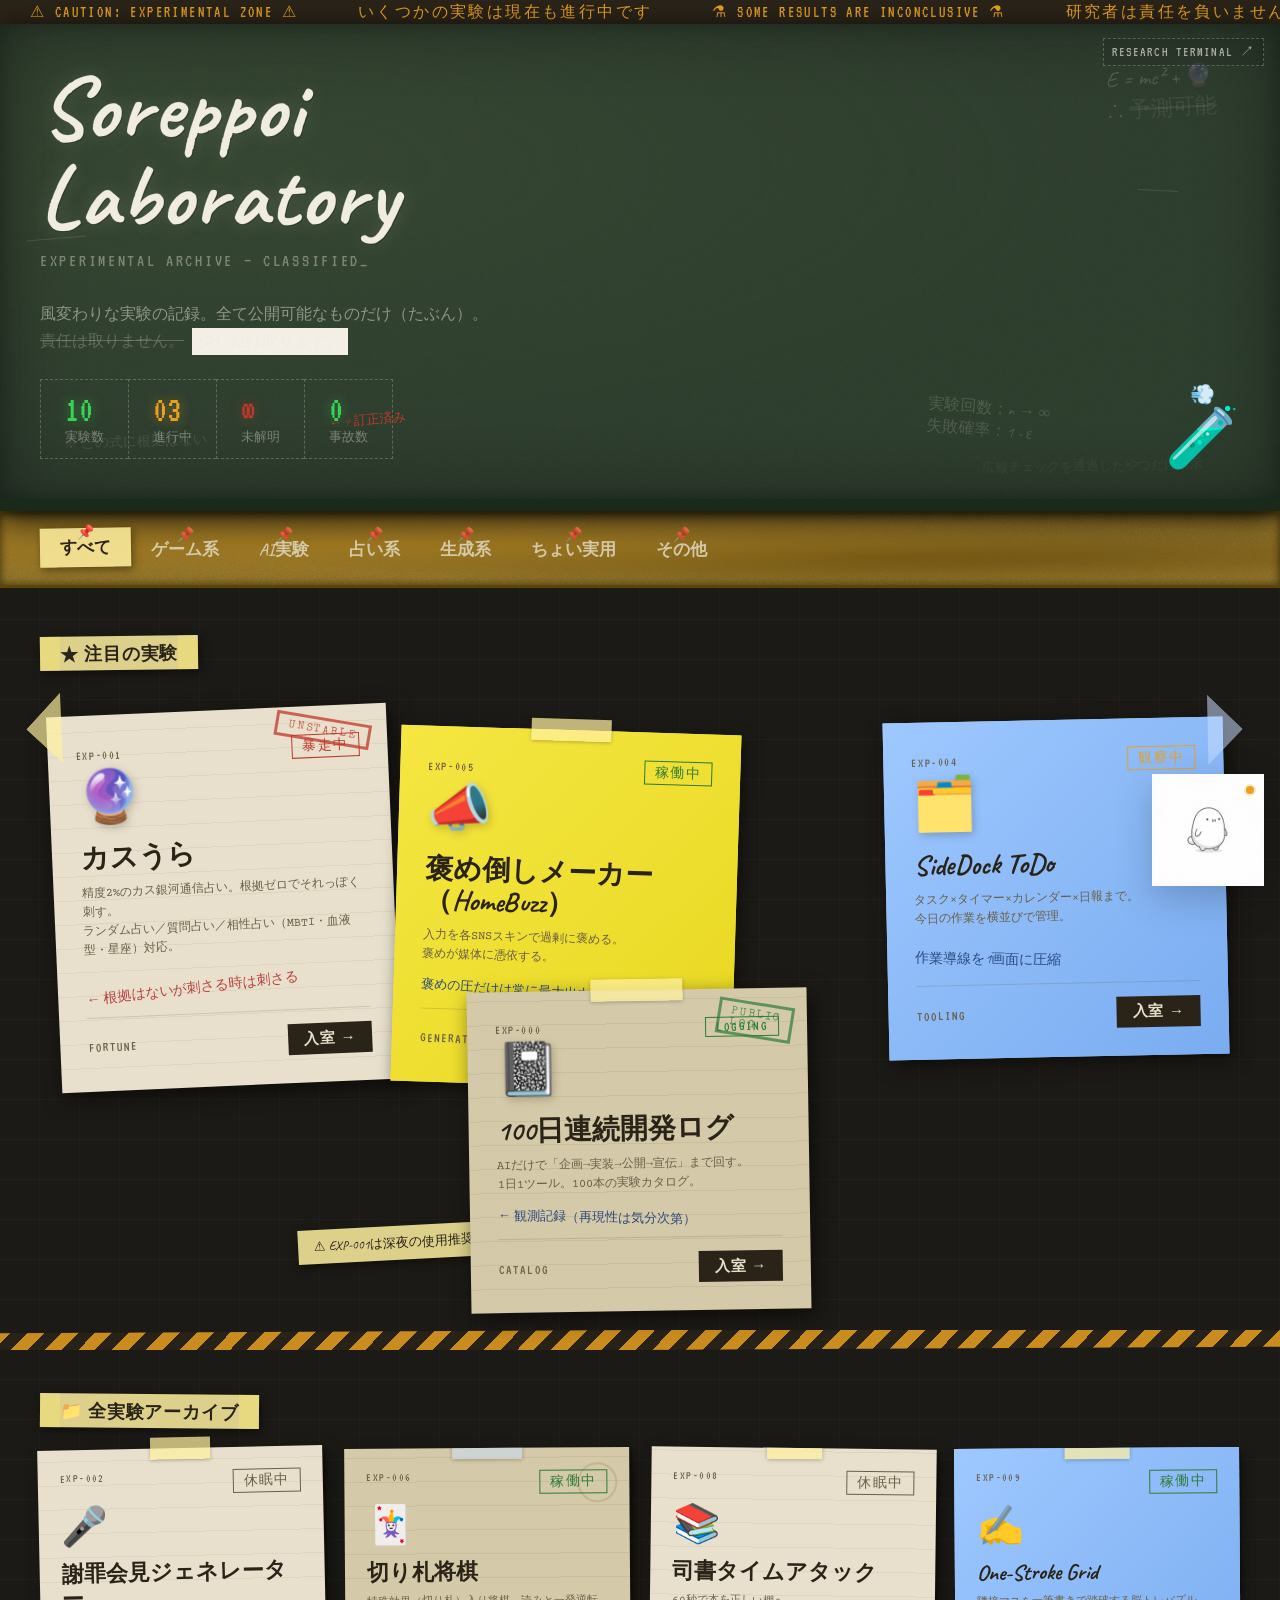
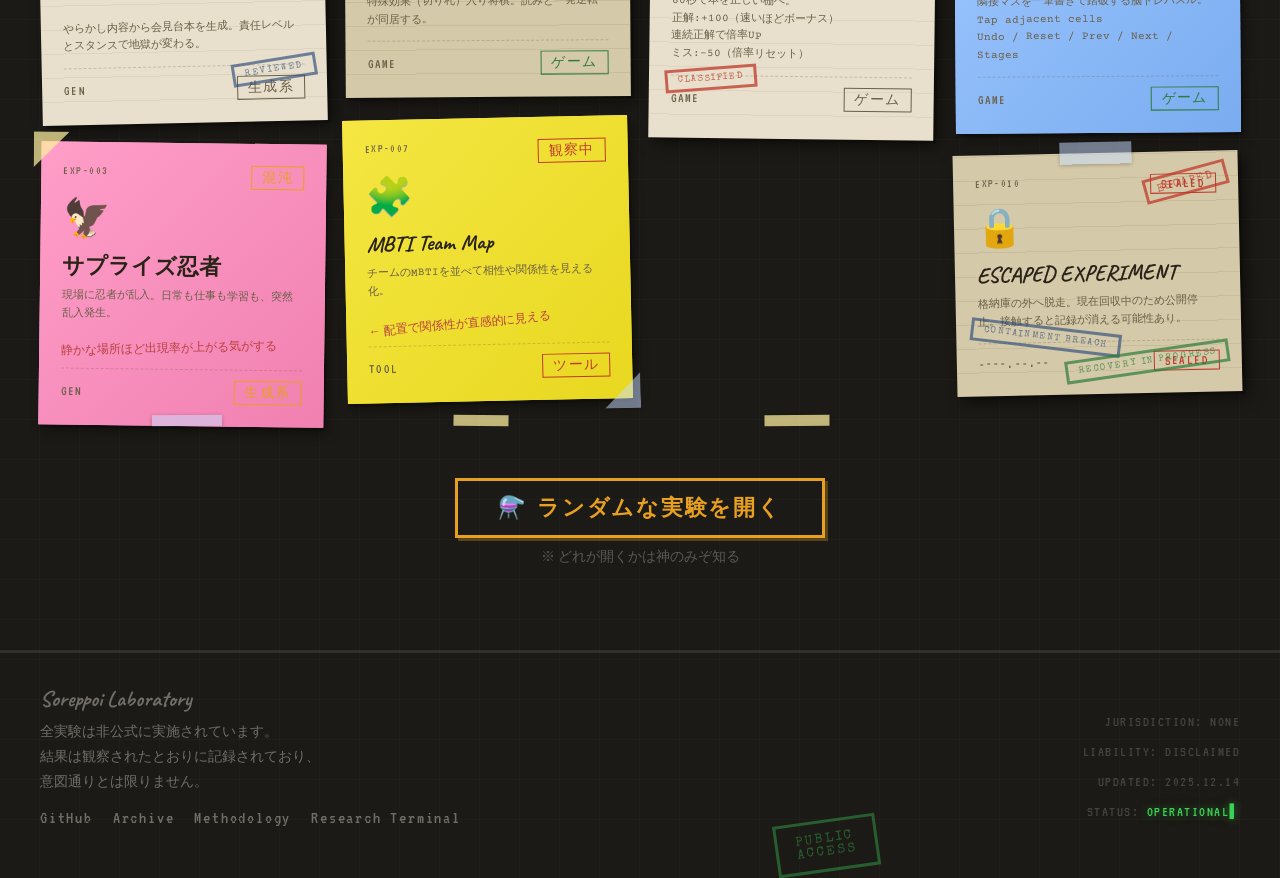
==== commit c9e950c9: "Add Mochimaru Gemma Pages deployment" ====
--- a/index.html
+++ b/index.html
@@ -4,9 +4,10 @@
 <meta charset="UTF-8">
 <meta name="viewport" content="width=device-width, initial-scale=1.0">
 <title>SOREPPOI LABORATORY &#8212; CLASSIFIED EXPERIMENTS</title>
-<link rel="preconnect" href="https://fonts.googleapis.com">
-<link href="https://fonts.googleapis.com/css2?family=Special+Elite&family=Caveat:wght@400;600;700&family=VT323&family=Courier+Prime:ital,wght@0,400;0,700;1,400&display=swap" rel="stylesheet">
-<style>
+<link rel="preconnect" href="https://fonts.googleapis.com">
+<link href="https://fonts.googleapis.com/css2?family=Special+Elite&family=Caveat:wght@400;600;700&family=VT323&family=Courier+Prime:ital,wght@0,400;0,700;1,400&display=swap" rel="stylesheet">
+<link rel="stylesheet" href="./assets/mochimaru/mochimaru.css">
+<style>
 :root {
   --wall: #1c1a16;
   --wall2: #242018;
@@ -733,5 +734,6 @@
   });
 });
 </script>
-</body>
+<script type="module" src="./assets/mochimaru/mochimaru-app.js"></script>
+</body>
 </html>
--- a/assets/mochimaru/mochimaru.css
+++ b/assets/mochimaru/mochimaru.css
@@ -0,0 +1,346 @@
+.mochimaru-root {
+  --mochi-paper: rgba(245, 240, 232, 0.96);
+  --mochi-ink: #2a2318;
+  --mochi-ink-soft: #6b5f48;
+  --mochi-accent: #e8a020;
+  --mochi-line: rgba(100, 80, 50, 0.2);
+  --mochi-shadow: 0 18px 42px rgba(0, 0, 0, 0.32);
+  position: fixed;
+  right: max(16px, env(safe-area-inset-right));
+  bottom: calc(14px + env(safe-area-inset-bottom));
+  z-index: 140;
+  display: flex;
+  flex-direction: column;
+  align-items: flex-end;
+  gap: 10px;
+  pointer-events: none;
+  font-family: "Courier Prime", monospace;
+}
+
+.mochimaru-root * {
+  box-sizing: border-box;
+}
+
+.mochimaru-root[data-theme="github"] {
+  --mochi-paper: rgba(255, 255, 255, 0.98);
+  --mochi-ink: #1f2328;
+  --mochi-ink-soft: #636e7b;
+  --mochi-line: rgba(31, 35, 40, 0.12);
+  --mochi-shadow: 0 20px 45px rgba(31, 35, 40, 0.14);
+}
+
+.mochimaru-live {
+  max-width: min(270px, calc(100vw - 32px));
+  background: var(--mochi-paper);
+  color: var(--mochi-ink);
+  border: 1px dashed var(--mochi-line);
+  border-radius: 18px;
+  padding: 10px 14px;
+  box-shadow: 0 10px 22px rgba(0, 0, 0, 0.18);
+  font-family: "Caveat", cursive;
+  font-size: 18px;
+  line-height: 1.25;
+  opacity: 0;
+  transform: translateY(8px) scale(0.98);
+  transition: opacity 0.2s ease, transform 0.22s ease;
+  pointer-events: none;
+}
+
+.mochimaru-live.is-visible {
+  opacity: 1;
+  transform: translateY(0) scale(1);
+}
+
+.mochimaru-panel {
+  width: min(340px, calc(100vw - 24px));
+  background: linear-gradient(180deg, rgba(255, 250, 238, 0.98), var(--mochi-paper));
+  color: var(--mochi-ink);
+  border: 1px solid rgba(232, 160, 32, 0.3);
+  border-radius: 22px;
+  box-shadow: var(--mochi-shadow);
+  overflow: hidden;
+  pointer-events: auto;
+  opacity: 0;
+  transform: translateY(10px) scale(0.98);
+  visibility: hidden;
+  transition: opacity 0.18s ease, transform 0.18s ease, visibility 0.18s ease;
+}
+
+.mochimaru-root[data-open="true"] .mochimaru-panel {
+  opacity: 1;
+  transform: translateY(0) scale(1);
+  visibility: visible;
+}
+
+.mochimaru-panel-header {
+  display: flex;
+  align-items: flex-start;
+  justify-content: space-between;
+  gap: 10px;
+  padding: 14px 16px 10px;
+  border-bottom: 1px dashed var(--mochi-line);
+}
+
+.mochimaru-title-wrap {
+  display: flex;
+  flex-direction: column;
+  gap: 6px;
+}
+
+.mochimaru-title {
+  display: flex;
+  align-items: center;
+  gap: 8px;
+  font-family: "Caveat", cursive;
+  font-size: 24px;
+  line-height: 1;
+}
+
+.mochimaru-mode {
+  width: fit-content;
+  padding: 4px 10px;
+  border-radius: 999px;
+  background: rgba(232, 160, 32, 0.14);
+  border: 1px solid rgba(232, 160, 32, 0.22);
+  font-family: "VT323", monospace;
+  font-size: 18px;
+  letter-spacing: 0.06em;
+  color: var(--mochi-ink-soft);
+}
+
+.mochimaru-mode[data-mode="full"] {
+  background: rgba(57, 211, 83, 0.12);
+  border-color: rgba(57, 211, 83, 0.24);
+  color: #1f6b2e;
+}
+
+.mochimaru-mode[data-mode="basic"] {
+  background: rgba(232, 160, 32, 0.12);
+}
+
+.mochimaru-mode[data-mode="checking"] {
+  background: rgba(44, 74, 124, 0.1);
+  border-color: rgba(44, 74, 124, 0.18);
+  color: #2c4a7c;
+}
+
+.mochimaru-close {
+  border: none;
+  background: transparent;
+  color: var(--mochi-ink-soft);
+  font-size: 18px;
+  cursor: pointer;
+  padding: 4px;
+  line-height: 1;
+}
+
+.mochimaru-panel-body {
+  display: grid;
+  gap: 14px;
+  padding: 14px 16px 16px;
+}
+
+.mochimaru-speech {
+  background: rgba(255, 255, 255, 0.54);
+  border: 1px dashed var(--mochi-line);
+  border-radius: 16px;
+  padding: 12px 14px;
+  min-height: 74px;
+}
+
+.mochimaru-speech-label {
+  display: block;
+  margin-bottom: 6px;
+  font-family: "VT323", monospace;
+  font-size: 17px;
+  letter-spacing: 0.08em;
+  color: var(--mochi-ink-soft);
+}
+
+.mochimaru-speech-text {
+  font-family: "Caveat", cursive;
+  font-size: 23px;
+  line-height: 1.22;
+}
+
+.mochimaru-controls {
+  display: flex;
+  align-items: center;
+  justify-content: space-between;
+  gap: 12px;
+  flex-wrap: wrap;
+}
+
+.mochimaru-toggle {
+  display: inline-flex;
+  align-items: center;
+  gap: 8px;
+  font-size: 12px;
+  color: var(--mochi-ink-soft);
+}
+
+.mochimaru-toggle input {
+  accent-color: var(--mochi-accent);
+}
+
+.mochimaru-subcopy {
+  font-size: 12px;
+  color: var(--mochi-ink-soft);
+  line-height: 1.5;
+}
+
+.mochimaru-shortcuts {
+  display: grid;
+  grid-template-columns: repeat(2, minmax(0, 1fr));
+  gap: 8px;
+}
+
+.mochimaru-action,
+.mochimaru-submit {
+  border: 1px solid rgba(232, 160, 32, 0.28);
+  background: rgba(255, 248, 230, 0.78);
+  color: var(--mochi-ink);
+  border-radius: 14px;
+  padding: 9px 12px;
+  font-family: "Caveat", cursive;
+  font-size: 18px;
+  line-height: 1.1;
+  cursor: pointer;
+  transition: transform 0.12s ease, box-shadow 0.12s ease, background 0.12s ease;
+}
+
+.mochimaru-action:hover,
+.mochimaru-submit:hover,
+.mochimaru-dock:hover {
+  transform: translateY(-1px);
+  box-shadow: 0 7px 14px rgba(0, 0, 0, 0.14);
+}
+
+.mochimaru-ai {
+  display: none;
+  gap: 8px;
+}
+
+.mochimaru-root[data-mode="full"] .mochimaru-ai {
+  display: grid;
+}
+
+.mochimaru-ai-row {
+  display: flex;
+  gap: 8px;
+}
+
+.mochimaru-input {
+  flex: 1;
+  min-width: 0;
+  border: 1px solid var(--mochi-line);
+  border-radius: 14px;
+  padding: 10px 12px;
+  background: rgba(255, 255, 255, 0.78);
+  color: var(--mochi-ink);
+  font-size: 13px;
+}
+
+.mochimaru-submit {
+  white-space: nowrap;
+}
+
+.mochimaru-footer-note {
+  font-size: 11px;
+  color: var(--mochi-ink-soft);
+  line-height: 1.5;
+}
+
+.mochimaru-dock {
+  pointer-events: auto;
+  position: relative;
+  width: min(112px, 26vw);
+  aspect-ratio: 1 / 1;
+  border: none;
+  background: transparent;
+  cursor: pointer;
+  padding: 0;
+}
+
+.mochimaru-shadow {
+  position: absolute;
+  left: 20%;
+  right: 20%;
+  bottom: 9px;
+  height: 14px;
+  background: radial-gradient(circle, rgba(0, 0, 0, 0.34) 0%, rgba(0, 0, 0, 0.08) 60%, transparent 75%);
+  filter: blur(3px);
+}
+
+.mochimaru-body {
+  position: absolute;
+  inset: 0;
+  display: grid;
+  place-items: center;
+  animation: mochi-float 3.8s ease-in-out infinite;
+}
+
+.mochimaru-body img {
+  width: 100%;
+  height: 100%;
+  object-fit: contain;
+  filter: drop-shadow(0 12px 18px rgba(0, 0, 0, 0.2));
+  user-select: none;
+  -webkit-user-drag: none;
+}
+
+.mochimaru-root[data-speaking="true"] .mochimaru-body {
+  animation-duration: 2.3s;
+}
+
+.mochimaru-status-dot {
+  position: absolute;
+  top: 10px;
+  right: 8px;
+  width: 12px;
+  height: 12px;
+  border-radius: 999px;
+  border: 2px solid rgba(255, 255, 255, 0.75);
+  box-shadow: 0 0 0 4px rgba(255, 255, 255, 0.25);
+  background: var(--mochi-accent);
+}
+
+.mochimaru-root[data-mode="full"] .mochimaru-status-dot {
+  background: #39d353;
+}
+
+.mochimaru-root[data-mode="checking"] .mochimaru-status-dot {
+  background: #2c4a7c;
+}
+
+.mochimaru-root[data-open="true"] .mochimaru-dock {
+  transform: translateY(-1px);
+}
+
+.mochimaru-panel-anchor {
+  display: contents;
+}
+
+@keyframes mochi-float {
+  0%, 100% { transform: translateY(0); }
+  50% { transform: translateY(-4px); }
+}
+
+@media (max-width: 720px) {
+  .mochimaru-root {
+    right: max(10px, env(safe-area-inset-right));
+    bottom: calc(10px + env(safe-area-inset-bottom));
+  }
+
+  .mochimaru-panel {
+    width: min(320px, calc(100vw - 18px));
+  }
+
+  .mochimaru-dock {
+    width: min(92px, 25vw);
+  }
+
+  .mochimaru-shortcuts {
+    grid-template-columns: 1fr;
+  }
+}
